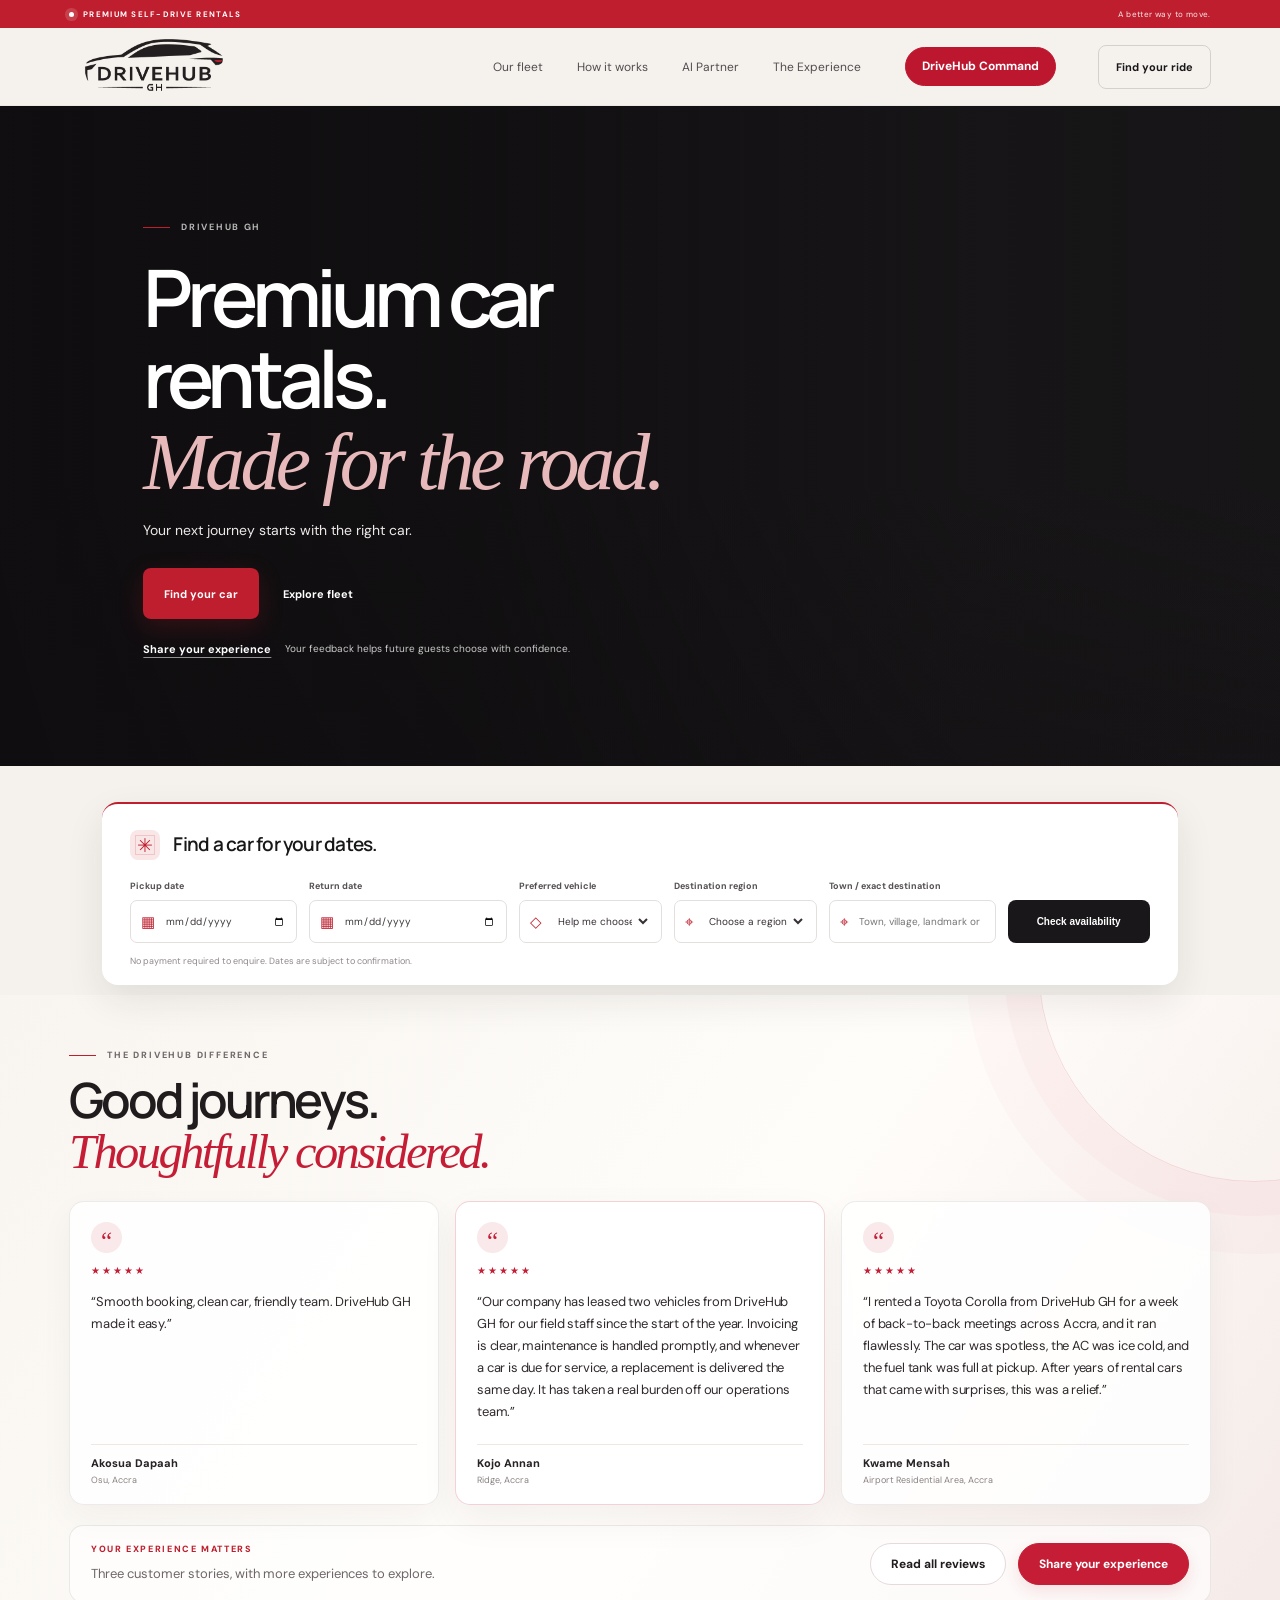
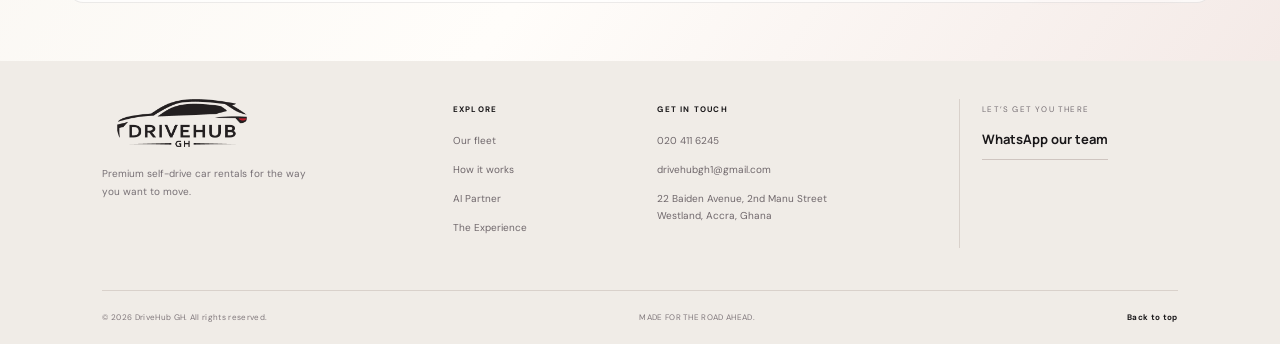
==== index.html @ 47da98ff "Add files via upload" ====
<!doctype html><html lang="en"><head><meta charset="utf-8"><meta name="viewport" content="width=device-width, initial-scale=1"><meta name="theme-color" content="#191719"><link rel="preconnect" href="https://fonts.googleapis.com"><link rel="preconnect" href="https://fonts.gstatic.com" crossorigin><link href="https://fonts.googleapis.com/css2?family=DM+Sans:wght@400;500;600;700&family=Manrope:wght@400;500;600;700;800&display=swap" rel="stylesheet"><link rel="stylesheet" href="styles.css"><link rel="stylesheet" href="testimonials.css">
  <link rel="stylesheet" href="review-experience.css"><meta name="description" content="DriveHub GH offers premium self-drive car rentals in Accra, Ghana. Choose your vehicle, request availability and plan your next journey."><title>Premium Self-Drive Car Rentals in Accra | DriveHub GH</title>  <link rel="stylesheet" href="command-button.css">
</head><body class="home-page"><div class="announcement"><span class="pulse"></span> PREMIUM SELF-DRIVE RENTALS <span class="announcement-right">A better way to move.</span></div><header class="header" id="top"><a class="brand" href="index.html" aria-label="DriveHub GH home"><img src="assets/drivehub-logo.png" alt="DriveHub GH"></a><button class="menu-toggle" aria-label="Open menu" aria-expanded="false"><span></span><span></span></button><nav class="nav"><a href="fleet.html">Our fleet</a><a href="how-it-works.html">How it works</a><a href="faqs.html">AI Partner</a><a href="experience.html">The Experience</a><a class="header-command-cta" href="/command/" target="_blank" rel="noopener noreferrer">DriveHub Command</a>
</nav><a class="header-cta" href="find-your-ride.html">Find your ride </a></header><main><section class="hero home-hero">
  <div class="hero-image"></div><div class="hero-shade"></div>
  <div class="hero-content">
    <div class="eyebrow light"><span class="eyebrow-line"></span> DRIVEHUB GH</div>
    <h1>Premium car rentals.<br><em>Made for the road.</em></h1>
    <p>Your next journey starts with the right car.</p>
    <div class="hero-actions"><a class="button button-red" href="#book">Find your car </a><a class="text-link light-link" href="fleet.html">Explore fleet </a></div>
    <div class="testimonial-actions"><a class="testimonial-review-link" href="leave-a-review.html">Share your experience </a><span>Your feedback helps future guests choose with confidence.</span></div>
  </div>
</section><section class="booking-wrap" id="book">
  <form class="booking-panel" id="bookingForm">
    <div class="booking-heading"><span class="booking-icon">✳</span><div><h2>Find a car for your dates.</h2><p>Tell us where you plan to drive, then choose your rental dates and preferred car.</p></div></div>
    <div class="booking-fields">
      <label><span>Pickup date</span><div class="input-wrap"><span>▦</span><input type="date" id="pickupDate" required></div></label>
      <label><span>Return date</span><div class="input-wrap"><span>▦</span><input type="date" id="returnDate" required></div></label>
      <label><span>Preferred vehicle</span><div class="input-wrap"><span>◇</span><select id="vehicle"><option value="Help me choose">Help me choose</option><option value="Toyota Prado">Toyota Prado</option><option value="Mitsubishi Outlander">Mitsubishi Outlander</option><option value="Toyota RAV4">Toyota RAV4</option><option value="Hyundai Santa Fe">Hyundai Santa Fe</option><option value="Honda CR-V">Honda CR-V</option><option value="Toyota Land Cruiser V8">Toyota Land Cruiser V8</option></select></div></label>
      <label><span>Destination region</span><div class="input-wrap"><span>⌖</span><select id="pickupRegion" required><option value="" selected disabled>Choose a region</option><option value="Ahafo">Ahafo</option><option value="Ashanti">Ashanti</option><option value="Bono">Bono</option><option value="Bono East">Bono East</option><option value="Central">Central</option><option value="Eastern">Eastern</option><option value="Greater Accra">Greater Accra</option><option value="North East">North East</option><option value="Northern">Northern</option><option value="Oti">Oti</option><option value="Savannah">Savannah</option><option value="Upper East">Upper East</option><option value="Upper West">Upper West</option><option value="Volta">Volta</option><option value="Western">Western</option><option value="Western North">Western North</option></select></div></label>
      <label><span>Town / exact destination</span><div class="input-wrap"><span>⌖</span><input id="pickup" value="" placeholder="Town, village, landmark or destination address" required maxlength="120" autocomplete="street-address"></div></label>
      <button class="button button-dark booking-submit" type="submit">Check availability </button>
    </div><p class="form-note">No payment required to enquire. Dates are subject to confirmation.</p>
  </form>
</section>
<section class="testimonials-section verified-reviews" aria-labelledby="home-reviews-title">
  <div class="section-heading">
    <div>
      <p class="eyebrow">THE DRIVEHUB DIFFERENCE</p>
      <h2 id="home-reviews-title">Good journeys.<br><em>Thoughtfully considered.</em></h2>
    </div>
  </div>
  <div class="testimonials-grid" id="publicReviewsGrid">
    <article class="testimonial-card">
      <div class="testimonial-quote-mark" aria-hidden="true">“</div>
      <div class="testimonial-stars" aria-label="5 out of 5 stars">★★★★★</div>
      <blockquote>“Smooth booking, clean car, friendly team. DriveHub GH made it easy.”</blockquote>
      <div class="testimonial-author"><strong>Akosua Dapaah</strong><span>Osu, Accra</span></div>
    </article>
    <article class="testimonial-card testimonial-card-featured">
      <div class="testimonial-quote-mark" aria-hidden="true">“</div>
      <div class="testimonial-stars" aria-label="5 out of 5 stars">★★★★★</div>
      <blockquote>“Our company has leased two vehicles from DriveHub GH for our field staff since the start of the year. Invoicing is clear, maintenance is handled promptly, and whenever a car is due for service, a replacement is delivered the same day. It has taken a real burden off our operations team.”</blockquote>
      <div class="testimonial-author"><strong>Kojo Annan</strong><span>Ridge, Accra</span></div>
    </article>
    <article class="testimonial-card">
      <div class="testimonial-quote-mark" aria-hidden="true">“</div>
      <div class="testimonial-stars" aria-label="5 out of 5 stars">★★★★★</div>
      <blockquote>“I rented a Toyota Corolla from DriveHub GH for a week of back-to-back meetings across Accra, and it ran flawlessly. The car was spotless, the AC was ice cold, and the fuel tank was full at pickup. After years of rental cars that came with surprises, this was a relief.”</blockquote>
      <div class="testimonial-author"><strong>Kwame Mensah</strong><span>Airport Residential Area, Accra</span></div>
    </article>
  </div>
  <div class="testimonials-cta">
    <div><p class="eyebrow">YOUR EXPERIENCE MATTERS</p><p>Three customer stories, with more experiences to explore.</p></div>
    <div class="review-cta-actions"><a class="button button-secondary" href="experience.html#customer-reviews">Read all reviews</a><a class="button button-primary" href="leave-a-review.html">Share your experience</a></div>
  </div>
</section>

<script>
(function(){
  const grid=document.getElementById('publicReviewsGrid'); if(!grid) return;
  const esc=s=>String(s??'').replace(/[&<>"']/g,c=>({'&':'&amp;','<':'&lt;','>':'&gt;','"':'&quot;',"'":'&#39;'}[c]));
  fetch('/api/reviews',{headers:{Accept:'application/json'},cache:'no-store'})
    .then(r=>{if(!r.ok) throw new Error('reviews unavailable');return r.json()})
    .then(payload=>{if(!Array.isArray(payload.data)||!payload.data.length)return;
      const reviews=payload.data.filter(r=>r.whatWentWell&&String(r.whatWentWell).trim());
      for(let i=reviews.length-1;i>0;i--){const j=Math.floor(Math.random()*(i+1));[reviews[i],reviews[j]]=[reviews[j],reviews[i]];}
      grid.innerHTML=reviews.slice(0,3).map((r,i)=>`<article class="testimonial-card ${i===1?'testimonial-card-featured':''}"><div class="testimonial-quote-mark" aria-hidden="true">“</div><div class="testimonial-stars" aria-label="${Math.max(0,Math.min(5,Number(r.rating)||0))} out of 5 stars">${'★'.repeat(Math.max(0,Math.min(5,Number(r.rating)||0)))}</div><blockquote>“${esc(r.whatWentWell)}”</blockquote><div class="testimonial-author"><strong>${esc(r.name||'DriveHub GH customer')}</strong></div></article>`).join('');
    }).catch(()=>{});
})();
</script>
</main><footer class="footer"><div class="footer-main"><div class="footer-brand"><a href="index.html"><img src="assets/drivehub-logo.png" alt="DriveHub GH"></a><p>Premium self-drive car rentals for the way you want to move.</p></div><div class="footer-column"><h4>EXPLORE</h4><a href="fleet.html">Our fleet</a><a href="how-it-works.html">How it works</a><a href="faqs.html">AI Partner</a><a href="experience.html">The Experience</a></div><div class="footer-column"><h4>GET IN TOUCH</h4><a href="tel:0204116245">020 411 6245</a><a href="mailto:drivehubgh1@gmail.com">drivehubgh1@gmail.com</a><span>22 Baiden Avenue, 2nd Manu Street<br>Westland, Accra, Ghana</span></div><div class="footer-contact"><span>LET’S GET YOU THERE</span><a href="https://wa.me/233204116245" target="_blank" rel="noopener">WhatsApp our team </a></div></div><div class="footer-bottom"><span>© <span id="year"></span> DriveHub GH. All rights reserved.</span><span>MADE FOR THE ROAD AHEAD.</span><a href="#top">Back to top </a></div></footer><div class="toast" id="toast" role="status" aria-live="polite"></div><script src="script.js"></script></body></html>
---- styles.css ----
:root{--ink:#191719;--red:#be1e2d;--red-dark:#9e1724;--paper:#f5f2ed;--white:#fff;--muted:#777176;--line:#ded9d4;--serif:Georgia,'Times New Roman',serif;--sans:'DM Sans',sans-serif;--display:'Manrope',sans-serif}*{box-sizing:border-box}html{scroll-behavior:smooth;scroll-padding-top:88px}body{margin:0;background:var(--paper);color:var(--ink);font-family:var(--sans);-webkit-font-smoothing:antialiased}a{color:inherit;text-decoration:none}.announcement{height:32px;background:var(--red);color:#fff;display:flex;align-items:center;padding:0 5.4%;font-size:9px;letter-spacing:.16em;font-weight:700;gap:9px}.pulse{width:5px;height:5px;background:#fff;border-radius:50%;box-shadow:0 0 0 4px #ffffff26}.announcement-right{margin-left:auto;opacity:.8;letter-spacing:.05em;font-weight:500}.header{height:90px;padding:0 5.4%;display:flex;align-items:center;justify-content:space-between;background:var(--paper);position:sticky;top:0;z-index:20;border-bottom:1px solid #1b17170b}.brand{width:154px;display:flex;align-items:center}.brand img{width:100%;height:auto;display:block}.nav{display:flex;align-items:center;gap:34px;margin-left:auto;margin-right:42px}.nav a{font-size:12px;color:#514d50;transition:color .2s}.nav a:hover,.text-link:hover{color:var(--red)}.header-cta{display:flex;align-items:center;gap:24px;padding:14px 17px;border:1px solid #d7d0ca;font-size:11px;font-weight:700}.header-cta span{font-size:16px;color:var(--red)}.menu-toggle{display:none}.hero{height:min(690px,74vw);min-height:570px;position:relative;overflow:hidden;background:#191719;color:#fff}.hero-image{position:absolute;inset:0;background-image:url('https://images.unsplash.com/photo-1503376780353-7e6692767b70?auto=format&fit=crop&w=2200&q=88');background-size:cover;background-position:center 58%;transform:scale(1.02);animation:heroReveal 1.1s ease-out both}.hero-shade{position:absolute;inset:0;background:linear-gradient(90deg,rgba(19,16,18,.94) 0%,rgba(19,16,18,.79) 34%,rgba(19,16,18,.18) 76%,rgba(19,16,18,.22) 100%),linear-gradient(0deg,rgba(17,14,16,.42),transparent 40%)}.hero-content{position:relative;z-index:2;padding:105px 0 0 11.2%;max-width:660px;animation:contentIn .8s .1s both}.eyebrow{font-size:9px;letter-spacing:.19em;font-weight:700;color:#625b5d;display:flex;align-items:center;gap:11px}.eyebrow.light{color:#ffffffb3}.eyebrow-line{display:inline-block;width:27px;height:1px;background:var(--red)}h1,h2,h3,p{margin-top:0}h1,h2{font-family:var(--display);letter-spacing:-.06em;font-weight:600}h1{font-size:clamp(54px,6.3vw,90px);line-height:1.04;margin:28px 0 20px}h1 em,h2 em{font-family:var(--serif);font-weight:400;letter-spacing:-.055em}h1 em{color:#e2b5b6} .hero-content>p{font-size:14px;line-height:1.9;color:#e1dce0;max-width:385px;margin-bottom:29px}.hero-actions{display:flex;align-items:center;gap:27px}.button{display:inline-flex;align-items:center;justify-content:center;gap:30px;min-height:51px;padding:0 21px;font-size:11px;font-weight:700;transition:transform .2s,background .2s;white-space:nowrap}.button:hover{transform:translateY(-2px)}.button span{font-size:17px}.button-red{background:var(--red);color:#fff}.button-red:hover{background:var(--red-dark)}.button-dark{background:var(--ink);color:#fff;border:0;cursor:pointer}.button-dark:hover{background:var(--red)}.text-link{font-size:11px;font-weight:700;display:inline-flex;align-items:center;gap:15px;transition:color .2s}.text-link span{font-size:16px;color:var(--red)}.light-link{color:#fff}.hero-proof{display:flex;gap:13px;align-items:center;margin-top:61px}.proof-icon{width:37px;height:37px;border:1px solid #ffffff50;display:grid;place-items:center;color:#e3b4b5;font-size:17px}.hero-proof strong,.hero-proof small{display:block}.hero-proof strong{font-size:11px;margin-bottom:4px}.hero-proof small{font-size:10px;color:#c7c0c4}.hero-index{position:absolute;bottom:35px;left:5.4%;display:flex;align-items:center;gap:12px;font-size:9px;letter-spacing:.15em;color:#ffffffb0}.hero-index span{color:#fff;font-size:12px}.hero-index i{display:block;width:35px;height:1px;background:var(--red)}.hero-side-note{position:absolute;right:5.4%;top:50%;writing-mode:vertical-rl;font-size:8px;letter-spacing:.24em;color:#ffffff9c}.booking-wrap{padding:0 8%;position:relative;z-index:4;margin-top:-1px}.booking-panel{background:#fff;padding:28px 32px 18px;box-shadow:0 16px 45px #251a1a0d}.booking-heading{display:flex;align-items:center;gap:13px;margin-bottom:22px}.booking-icon{width:35px;height:35px;background:#f9e9e9;color:var(--red);display:grid;place-items:center;font-size:19px}.booking-heading h2{font-size:20px;letter-spacing:-.04em;margin:0 0 3px}.booking-heading p{font-size:10px;color:var(--muted);margin:0}.booking-fields{display:grid;grid-template-columns:1.35fr 1fr 1fr 1.1fr auto;gap:12px;align-items:end}.booking-fields label>span{display:block;font-size:9px;font-weight:700;margin-bottom:8px;color:#555052}.input-wrap{height:43px;border:1px solid #e3dfdc;display:flex;align-items:center;gap:9px;padding:0 10px;min-width:0}.input-wrap>span{color:var(--red);font-size:15px}.input-wrap input,.input-wrap select{border:0;outline:0;background:transparent;width:100%;min-width:0;font:10px var(--sans);color:#3d393b}.input-wrap input[type=date]{font-size:10px}.booking-submit{height:43px;min-height:43px;padding:0 15px;gap:14px;font-size:10px}.form-note{margin:12px 0 0 48px;font-size:9px;color:#91898d}.section-pad{padding-left:9%;padding-right:9%}.intro{padding-top:116px;padding-bottom:105px;display:grid;grid-template-columns:1.1fr .9fr;gap:9%}.intro h2,.section-top h2,.process h2,.faq h2{font-size:clamp(38px,4.3vw,58px);line-height:1.12;margin:22px 0 0}.intro h2 em,.section-top h2 em,.process h2 em,.faq h2 em{color:var(--red)}.intro-right{padding-top:37px;max-width:410px}.intro-copy{font-size:13px;line-height:2;color:#686165;margin-bottom:26px}.fleet{background:#eae5df;padding-top:76px;padding-bottom:83px}.section-top{display:flex;justify-content:space-between;align-items:end;margin-bottom:37px}.section-top h2{font-size:clamp(36px,4vw,53px)}.section-top-right{max-width:265px;padding-bottom:5px}.section-top-right p{font-size:11px;line-height:1.8;color:#71696d;margin-bottom:16px}.fleet-grid{display:grid;grid-template-columns:repeat(3,1fr);gap:17px}.car-card{background:#fff;padding:9px 9px 0;min-width:0;transition:transform .25s,box-shadow .25s}.car-card:hover{transform:translateY(-5px);box-shadow:0 20px 35px #2b202010}.car-photo{height:230px;position:relative;background-size:cover;background-position:center;overflow:hidden}.car-photo:after{content:'';position:absolute;inset:0;background:linear-gradient(0deg,#14111272,transparent 46%)}.photo-suv{background-image:url('https://images.unsplash.com/photo-1519641471654-76ce0107ad1b?auto=format&fit=crop&w=900&q=85')}.photo-sedan{background-image:url('https://images.unsplash.com/photo-1552519507-da3b142c6e3d?auto=format&fit=crop&w=900&q=85')}.photo-compact{background-image:url('https://images.unsplash.com/photo-1549317661-bd32c8ce0db2?auto=format&fit=crop&w=900&q=85')}.car-tag,.car-number{position:absolute;z-index:1;top:15px;font-size:8px;letter-spacing:.12em;color:#fff;font-weight:700}.car-tag{left:14px;padding:7px 9px;background:#171416a8;backdrop-filter:blur(6px)}.car-number{right:14px}.car-info{padding:20px 13px 16px;display:flex;align-items:center;justify-content:space-between}.car-type{font-size:8px;letter-spacing:.13em;color:var(--red);font-weight:700;margin-bottom:7px}.car-info h3{font:600 18px var(--display);letter-spacing:-.04em;margin:0}.round-arrow{width:36px;height:36px;border:1px solid #ddd6d3;border-radius:50%;display:grid;place-items:center;font-size:18px;flex-shrink:0;transition:all .2s}.round-arrow:hover{background:var(--red);border-color:var(--red);color:#fff}.car-bottom{border-top:1px solid #eee9e6;padding:14px 13px 16px;display:flex;align-items:center;justify-content:space-between;gap:7px}.car-bottom>span:first-child{font-size:9px;color:#777075}.rate{font-size:9px;font-weight:700;white-space:nowrap}.fleet-disclaimer{font-size:9px;color:#777075;margin:18px 0 0}.statement{position:relative;min-height:540px;background:#191719;color:#fff;overflow:hidden;display:flex;align-items:center}.statement-image{position:absolute;inset:0 0 0 39%;background:url('https://images.unsplash.com/photo-1492144534655-ae79c964c9d7?auto=format&fit=crop&w=1800&q=85') center/cover}.statement:before{content:'';position:absolute;inset:0;background:linear-gradient(90deg,#191719 0%,#191719 34%,#191719e8 44%,#19171935 100%);z-index:1}.statement-content{position:relative;z-index:2;margin-left:13%;padding:85px 0;max-width:550px}.statement h2{font-size:clamp(43px,5vw,67px);line-height:1.08;margin:25px 0 17px}.statement h2 em{color:#e5b6b8}.statement-content>p{max-width:345px;color:#d1c9ce;font-size:12px;line-height:1.9;margin-bottom:25px}.button-light{background:#fff;color:var(--ink)}.button-light:hover{background:#eee7e2}.statement-mark{position:absolute;z-index:2;right:7%;bottom:28px;font:800 32px var(--display);letter-spacing:-.1em;color:#ffffff9c}.statement-mark span{color:var(--red)}.process{padding-top:106px;padding-bottom:110px;display:grid;grid-template-columns:.85fr 1.15fr;gap:9%;align-items:center}.process-heading h2{margin-bottom:17px}.process-heading>p{font-size:11px;line-height:1.8;color:#777075;max-width:240px}.steps{display:grid;grid-template-columns:repeat(3,1fr);gap:20px}.step{border-top:1px solid #d5ceca;padding-top:17px;position:relative}.step-no{font-size:9px;color:var(--red);font-weight:700;letter-spacing:.1em}.step-icon{font-size:28px;margin:29px 0 20px;color:var(--red);height:29px}.step h3{font:700 14px var(--display);letter-spacing:-.03em;margin-bottom:9px}.step p{font-size:10px;line-height:1.8;color:#777075;margin:0}.trust-band{background:#fff;padding:27px 12%;display:grid;grid-template-columns:repeat(3,1fr);gap:25px;border-top:1px solid #eee8e3;border-bottom:1px solid #eee8e3}.trust-item{display:flex;align-items:center;gap:13px}.trust-symbol{width:36px;height:36px;border:1px solid #e4d9d7;color:var(--red);display:grid;place-items:center;font-size:17px}.trust-item strong,.trust-item small{display:block}.trust-item strong{font-size:11px;margin-bottom:4px}.trust-item small{font-size:9px;color:#8a8286}.faq{padding-top:106px;padding-bottom:110px;display:grid;grid-template-columns:.75fr 1.25fr;gap:12%}.faq-intro h2{margin-bottom:17px}.faq-intro>p{font-size:11px;line-height:1.9;color:#777075;max-width:250px;margin-bottom:22px}.faq-list details{border-bottom:1px solid #dcd5d0}.faq-list details:first-child{border-top:1px solid #dcd5d0}.faq-list summary{cursor:pointer;list-style:none;display:flex;justify-content:space-between;align-items:center;padding:19px 0;font:600 13px var(--display);letter-spacing:-.02em}.faq-list summary::-webkit-details-marker{display:none}.faq-list summary span{font:400 21px var(--sans);color:var(--red);transition:transform .2s}.faq-list details[open] summary span{transform:rotate(45deg)}.faq-list details p{font-size:11px;line-height:1.9;color:#777075;padding:0 30px 18px 0;margin:0;max-width:570px}.final-cta{background:var(--ink);color:#fff;position:relative;overflow:hidden;padding:72px 10%;display:flex;align-items:center;justify-content:space-between;gap:30px}.final-cta h2{font-size:clamp(37px,4.2vw,55px);line-height:1.13;margin:20px 0 0;position:relative;z-index:2}.final-cta h2 em{color:#e2b5b6}.final-cta>.button{position:relative;z-index:2}.cta-orbit{position:absolute;width:360px;height:360px;border:1px solid #ffffff0d;border-radius:50%;right:20%;top:-210px}.cta-orbit:after{content:'';position:absolute;inset:25px;border:1px solid #ffffff0d;border-radius:50%}.footer{background:#f0ece7;padding:54px 8% 0}.footer-main{display:grid;grid-template-columns:1.3fr .7fr 1.1fr .9fr;gap:35px;padding-bottom:42px}.footer-brand img{width:145px;display:block;margin-bottom:15px}.footer-brand p{font-size:10px;line-height:1.8;color:#777075;max-width:210px}.footer-column h4{font-size:8px;letter-spacing:.15em;margin:5px 0 18px}.footer-column a,.footer-column span{display:block;font-size:10px;color:#6f676b;margin:0 0 12px;line-height:1.7}.footer-column a:hover{color:var(--red)}.footer-contact{border-left:1px solid #d9d1cb;padding-left:22px}.footer-contact span{display:block;font-size:8px;letter-spacing:.15em;color:#777075;margin:5px 0 14px}.footer-contact a{font:700 13px var(--display);border-bottom:1px solid #cfc5c0;padding-bottom:11px;display:inline-block}.footer-bottom{border-top:1px solid #d9d1cb;min-height:54px;display:flex;align-items:center;justify-content:space-between;gap:15px;font-size:8px;color:#80787c;letter-spacing:.04em}.footer-bottom a{color:var(--ink);font-weight:700}.toast{position:fixed;bottom:20px;left:50%;transform:translate(-50%,20px);background:#211d20;color:#fff;padding:14px 20px;font-size:12px;z-index:50;box-shadow:0 10px 30px #0002;opacity:0;pointer-events:none;transition:.25s;max-width:90%;text-align:center}.toast.show{opacity:1;transform:translate(-50%,0)}@keyframes heroReveal{from{transform:scale(1.08);opacity:.65}to{transform:scale(1.02);opacity:1}}@keyframes contentIn{from{transform:translateY(18px);opacity:0}to{transform:translateY(0);opacity:1}}
@media(max-width:1050px){.nav{gap:20px;margin-right:22px}.booking-wrap{padding:0 4%}.booking-fields{grid-template-columns:repeat(2,1fr)}.booking-submit{width:100%}.form-note{margin-left:0}.car-photo{height:190px}.car-bottom{flex-direction:column;align-items:flex-start}.process{gap:5%}.footer-main{grid-template-columns:1fr 1fr 1fr}.footer-contact{display:none}}
@media(max-width:720px){.announcement{padding:0 5%;font-size:8px}.announcement-right{display:none}.header{height:72px;padding:0 5%}.brand{width:128px}.menu-toggle{display:flex;flex-direction:column;gap:5px;border:0;background:none;padding:10px;margin-left:auto;margin-right:12px}.menu-toggle span{display:block;width:21px;height:1.5px;background:var(--ink)}.nav{display:none;position:absolute;top:72px;left:0;right:0;background:var(--paper);padding:20px 5% 25px;flex-direction:column;align-items:flex-start;gap:20px;border-bottom:1px solid var(--line);margin:0}.nav.open{display:flex}.header-cta{padding:12px;font-size:10px;gap:10px}.hero{min-height:630px;height:calc(100svh - 104px);max-height:790px}.hero-image{background-position:60% center}.hero-shade{background:linear-gradient(90deg,#191719e8 0%,#191719b8 55%,#1917194a 100%),linear-gradient(0deg,#1917196e,transparent 55%)}.hero-content{padding:92px 7% 0;max-width:100%}h1{font-size:clamp(53px,13vw,76px)}.hero-content>p{font-size:13px;max-width:310px}.hero-actions{gap:17px;flex-wrap:wrap}.button{min-height:48px;padding:0 15px;gap:15px}.hero-proof{margin-top:48px}.hero-side-note{right:4%;font-size:7px}.hero-index{left:7%;bottom:25px}.booking-wrap{padding:0;margin-top:0}.booking-panel{padding:26px 6% 18px;box-shadow:none}.booking-heading h2{font-size:19px}.booking-fields{grid-template-columns:1fr 1fr;gap:14px 10px}.booking-fields label:first-child,.booking-submit{grid-column:1/-1}.input-wrap{padding:0 8px}.input-wrap input,.input-wrap select{font-size:10px}.booking-submit{margin-top:3px}.section-pad{padding-left:7%;padding-right:7%}.intro{padding-top:76px;padding-bottom:75px;grid-template-columns:1fr;gap:20px}.intro h2,.section-top h2,.process h2,.faq h2{font-size:42px}.intro-right{padding-top:0}.intro-copy{font-size:12px}.fleet{padding-top:63px;padding-bottom:60px}.section-top{display:block}.section-top-right{margin-top:17px}.section-top-right p{max-width:300px}.fleet-grid{grid-template-columns:1fr;gap:15px}.car-card{padding:8px 8px 0}.car-photo{height:240px}.car-info{padding:17px 10px 14px}.car-bottom{flex-direction:row;align-items:center;padding:12px 10px 14px}.car-bottom>span:first-child{font-size:9px}.statement{min-height:560px}.statement-image{inset:0;background-position:58% center;opacity:.55}.statement:before{background:linear-gradient(90deg,#191719ef 0%,#191719a6 100%),linear-gradient(0deg,#1917198c,transparent)}.statement-content{margin-left:7%;padding:75px 7% 75px 0}.statement h2{font-size:51px}.statement-mark{font-size:25px}.process{padding-top:75px;padding-bottom:75px;grid-template-columns:1fr;gap:30px}.steps{gap:12px}.step-icon{margin:22px 0 15px}.step h3{font-size:12px}.step p{font-size:9px}.trust-band{padding:24px 7%;grid-template-columns:1fr;gap:17px}.trust-item{gap:12px}.faq{padding-top:75px;padding-bottom:75px;grid-template-columns:1fr;gap:30px}.faq-list summary{font-size:12px;padding:17px 0}.final-cta{padding:58px 7%;display:block}.final-cta h2{font-size:42px;margin-bottom:27px}.footer{padding:42px 7% 0}.footer-main{grid-template-columns:1fr 1fr;gap:30px 20px}.footer-brand{grid-column:1/-1}.footer-bottom{padding:15px 0;flex-wrap:wrap;justify-content:space-between}.footer-bottom span:nth-child(2){display:none}}
@media(max-width:390px){.header-cta{font-size:9px;padding:10px}.brand{width:110px}.hero-actions .button{font-size:10px}.hero-actions{gap:13px}.booking-fields{grid-template-columns:1fr}.booking-fields label:first-child,.booking-submit{grid-column:auto}.steps{grid-template-columns:1fr;gap:22px}.step{display:grid;grid-template-columns:30px 36px 1fr;align-items:center;column-gap:12px}.step-no{grid-row:1;grid-column:1}.step-icon{grid-row:1;grid-column:2;margin:0}.step h3{grid-row:1;grid-column:3;margin:0}.step p{grid-row:2;grid-column:3;margin-top:7px}.footer-main{grid-template-columns:1fr}.footer-brand{grid-column:auto}}

/* Multi-page interior page styling */
.page-hero{background:#191719;color:#fff;padding:clamp(70px,10vw,132px) max(6.5vw,24px) clamp(58px,8vw,96px);position:relative;overflow:hidden}
.page-hero:after{content:"DH.";position:absolute;right:7%;bottom:-.22em;font:800 clamp(150px,25vw,340px)/1 Manrope,sans-serif;color:rgba(255,255,255,.035);letter-spacing:-.09em;pointer-events:none}
.page-hero .eyebrow,.page-hero h1,.page-hero p{position:relative;z-index:1}
.page-hero h1{font:600 clamp(42px,7vw,88px)/1.03 Manrope,sans-serif;letter-spacing:-.075em;max-width:900px;margin:22px 0}
.page-hero h1 em{font-family:Georgia,serif;font-weight:400;color:#e5a5aa;letter-spacing:-.055em}
.page-hero p{max-width:560px;color:rgba(255,255,255,.72);font-size:15px;line-height:1.8}
.nav a[aria-current="page"]{color:#c82032}.nav a[aria-current="page"]:after{transform:scaleX(1)}
.booking-page{background:#f4f0ea}.booking-page .booking-wrap{padding-top:0;padding-bottom:0}
.page-cta{display:flex;align-items:center;justify-content:space-between;gap:28px;padding:38px max(6.5vw,24px);background:#c82032;color:white}
.page-cta h2{font:600 clamp(25px,3.5vw,42px)/1.15 Manrope,sans-serif;letter-spacing:-.055em;margin:0}.page-cta .button{white-space:nowrap}
@media(max-width:700px){.page-cta{align-items:flex-start;flex-direction:column}.page-hero{padding-top:75px}}

/* Home page only: concise landing page, with all menu destinations on their own pages */
.home-welcome{background:#f4f0ea}
.home-welcome-grid{display:grid;grid-template-columns:1.1fr .9fr;gap:7vw;align-items:center;margin-top:20px}
.home-welcome-grid h2{font:600 clamp(34px,5vw,62px)/1.08 Manrope,sans-serif;letter-spacing:-.07em;margin:0}
.home-welcome-grid h2 em{font-family:Georgia,serif;font-weight:400;color:#c82032}
.home-welcome-grid p{font-size:15px;line-height:1.85;color:#625d5a;max-width:520px;margin:0 0 20px}
.home-cta-strip{display:flex;align-items:center;justify-content:space-between;gap:28px;padding:42px max(6.5vw,24px);background:#191719;color:#fff}
.home-cta-strip h2{font:600 clamp(25px,3.5vw,42px)/1.15 Manrope,sans-serif;letter-spacing:-.055em;margin:12px 0 0}
@media(max-width:700px){.home-welcome-grid{grid-template-columns:1fr;gap:20px}.home-cta-strip{align-items:flex-start;flex-direction:column}}


/* Homepage refinement — editorial motion, richer booking panel and service details */
.home-page .header{transition:box-shadow .25s,background .25s}
.home-page .header-cta{position:relative;overflow:hidden;transition:color .25s,border-color .25s,background .25s}
.home-page .header-cta:hover{background:var(--ink);border-color:var(--ink);color:#fff}
.home-page .header-cta:hover span{color:#ef9ba3}
.home-page .hero{isolation:isolate;height:clamp(590px,57vw,730px);min-height:590px}
.home-page .hero-image{animation:homeDriveIn 1.35s cubic-bezier(.2,.7,.2,1) both;transform-origin:center}
.home-page .hero-shade{background:linear-gradient(90deg,rgba(15,13,15,.96) 0%,rgba(15,13,15,.78) 31%,rgba(15,13,15,.28) 66%,rgba(15,13,15,.12) 100%),linear-gradient(0deg,rgba(15,13,15,.72) 0%,transparent 43%),radial-gradient(ellipse at 78% 34%,rgba(190,30,45,.13),transparent 36%)}
.home-page .hero-content{padding-top:clamp(82px,8vw,118px);max-width:740px}
.home-page .hero-kicker{display:flex;align-items:center;gap:8px;width:max-content;margin:21px 0 -7px;padding:8px 11px;border:1px solid #ffffff2c;background:#ffffff0c;color:#f2e8e8;font-size:8px;letter-spacing:.16em;font-weight:700;backdrop-filter:blur(8px);animation:contentIn .7s .18s both}
.home-page .hero-kicker-dot{width:5px;height:5px;border-radius:50%;background:#e9a3a8;box-shadow:0 0 0 4px #e9a3a81c}
.home-page h1{font-size:clamp(58px,6.7vw,96px);line-height:.99;letter-spacing:-.075em;margin:27px 0 22px;max-width:740px}
.home-page h1 em{display:inline-block;color:#e8b9bb;transition:color .3s}
.home-page .hero-content>p{max-width:420px;font-size:14px;line-height:1.9}
.home-page .hero-actions{gap:30px}
.home-page .hero-actions .button-red{box-shadow:0 8px 24px #be1e2d35}
.home-page .hero-actions .button-red span{transition:transform .2s}
.home-page .hero-actions .button-red:hover span{transform:translate(3px,-3px)}
.home-page .hero-proof{margin-top:50px}
.home-page .hero-scroll-cue{position:absolute;right:8.1%;bottom:34px;z-index:3;display:flex;align-items:center;gap:14px;color:#ffffffa6;font-size:8px;letter-spacing:.2em;writing-mode:vertical-rl}
.home-page .hero-scroll-cue i{font-style:normal;display:grid;place-items:center;width:30px;height:30px;border:1px solid #ffffff65;border-radius:50%;font-size:15px;color:#fff;transition:background .2s,transform .2s}
.home-page .hero-scroll-cue:hover i{background:var(--red);border-color:var(--red);transform:translateY(3px)}
.home-page .booking-wrap{margin-top:-34px;padding:0 8%;z-index:5}
.home-page .booking-panel{position:relative;padding:29px 32px 19px;border-top:3px solid var(--red);box-shadow:0 22px 65px #21191b16;transition:box-shadow .3s}
.home-page .booking-panel:hover{box-shadow:0 26px 70px #21191b1d}
.home-page .booking-heading{margin-bottom:24px}
.home-page .booking-icon{background:#f9e7e8;position:relative}
.home-page .booking-icon:after{content:"";position:absolute;inset:5px;border:1px solid #be1e2d2b}
.home-page .input-wrap{transition:border-color .2s,box-shadow .2s,background .2s}
.home-page .input-wrap:focus-within{border-color:#c82032;box-shadow:0 0 0 3px #c8203210;background:#fffdfc}
.home-page .booking-submit{min-width:142px}
.home-page .home-detail-rail{position:relative;display:grid;grid-template-columns:repeat(3,1fr);gap:0;margin:0 8%;padding:26px 0 24px;border-bottom:1px solid #ddd5cf}
.home-page .home-detail-item{display:flex;align-items:center;gap:13px;padding:0 24px;border-right:1px solid #ded6d0;min-width:0}
.home-page .home-detail-item:first-child{padding-left:0}
.home-page .home-detail-item:last-child{border-right:0;padding-right:0}
.home-page .home-detail-number{font:500 10px var(--display);color:var(--red);letter-spacing:.08em;align-self:flex-start;padding-top:2px}
.home-page .home-detail-item strong,.home-page .home-detail-item small{display:block}
.home-page .home-detail-item strong{font:700 12px var(--display);letter-spacing:-.025em;margin-bottom:5px}
.home-page .home-detail-item small{font-size:10px;line-height:1.5;color:#80777b}
.home-page .home-welcome{padding-top:48px;padding-bottom:57px;position:relative}
.home-page .home-welcome-grid{gap:8vw;margin-top:23px}
.home-page .home-welcome-grid h2{font-size:clamp(42px,5.5vw,72px);line-height:1.02}
.home-page .home-welcome-grid h2 em{color:var(--red)}
.home-page .home-welcome-grid p{font-size:14px;line-height:1.95}
.home-page .home-welcome-grid .text-link{padding-bottom:5px;border-bottom:1px solid #d5c8c3}
.home-page .home-cta-strip{padding-top:45px;padding-bottom:45px;position:relative;overflow:hidden}
.home-page .home-cta-strip:after{content:"DH";position:absolute;right:21%;top:50%;transform:translateY(-54%);font:800 clamp(95px,15vw,190px)/1 var(--display);letter-spacing:-.12em;color:#ffffff07;pointer-events:none}
.home-page .home-cta-strip>div,.home-page .home-cta-strip>.button{position:relative;z-index:1}
.home-page .home-cta-strip>.button{box-shadow:0 8px 25px #be1e2d35}
.home-page .footer{padding-top:49px}
.home-page .footer-brand img{transition:transform .25s}
.home-page .footer-brand a:hover img{transform:translateY(-2px)}
.home-page .footer-column a,.home-page .footer-contact a{transition:color .2s,border-color .2s}
.home-page .footer-contact a:hover{color:var(--red);border-color:var(--red)}
@keyframes homeDriveIn{from{transform:scale(1.095);filter:saturate(.75);opacity:.7}to{transform:scale(1.02);filter:saturate(1);opacity:1}}
@media(max-width:1050px){
 .home-page .hero{height:650px}
 .home-page .booking-wrap{padding:0 4%;margin-top:-26px}
 .home-page .booking-panel{padding:25px 24px 18px}
 .home-page .home-detail-rail{margin:0 4%}
 .home-page .home-detail-item{padding:0 15px}
}
@media(max-width:720px){
 .home-page .hero{height:calc(100svh - 104px);min-height:620px;max-height:790px}
 .home-page .hero-content{padding-top:74px}
 .home-page .hero-kicker{font-size:7px;margin-top:17px}
 .home-page h1{font-size:clamp(52px,12.7vw,76px);line-height:1.02;margin-top:25px}
 .home-page .hero-content>p{max-width:330px}
 .home-page .hero-proof{margin-top:40px}
 .home-page .hero-scroll-cue{right:5%;bottom:26px;font-size:7px}
 .home-page .booking-wrap{margin-top:0;padding:0}
 .home-page .booking-panel{border-top-width:3px;padding:24px 6% 18px}
 .home-page .home-detail-rail{grid-template-columns:1fr;margin:0 7%;padding:5px 0 10px}
 .home-page .home-detail-item{padding:16px 0;border-right:0;border-bottom:1px solid #ded6d0}
 .home-page .home-detail-item:first-child{padding-left:0}
 .home-page .home-detail-item:last-child{border-bottom:0}
 .home-page .home-welcome{padding-top:45px;padding-bottom:49px}
 .home-page .home-welcome-grid{gap:20px;margin-top:18px}
 .home-page .home-welcome-grid h2{font-size:clamp(42px,10vw,58px)}
 .home-page .home-welcome-grid p{font-size:13px}
 .home-page .home-cta-strip{padding-top:39px;padding-bottom:39px}
 .home-page .home-cta-strip:after{right:7%;font-size:100px}
}
@media(max-width:390px){
 .home-page .hero{min-height:600px}
 .home-page .hero-content{padding-top:58px}
 .home-page h1{font-size:51px}
 .home-page .hero-scroll-cue{display:none}
 .home-page .booking-fields{grid-template-columns:1fr}
 .home-page .booking-fields label:first-child,.home-page .booking-submit{grid-column:auto}
}
@media(prefers-reduced-motion:reduce){
 .home-page .hero-image,.home-page .hero-kicker,.home-page .hero-content{animation:none!important}
 .home-page *, .home-page *:before, .home-page *:after{scroll-behavior:auto!important;transition:none!important}
}

/* Homepage cleanup: fewer messages, clearer visual hierarchy */
.home-page .announcement{height:28px;font-size:8px}
.home-page .header{height:78px}
.home-page .hero.home-hero{height:clamp(500px,52vw,660px);min-height:500px;max-height:660px}
.home-page .hero.home-hero .hero-content{padding-top:clamp(82px,9vw,124px);max-width:700px}
.home-page .hero.home-hero .eyebrow{font-size:9px}
.home-page .hero.home-hero h1{font-size:clamp(58px,7vw,92px);line-height:1.02;margin:24px 0 16px;max-width:720px}
.home-page .hero.home-hero .hero-content>p{font-size:14px;line-height:1.65;margin-bottom:26px;color:#eee9e9}
.home-page .hero.home-hero .hero-actions{gap:24px}
.home-page .hero.home-hero .hero-proof,.home-page .hero.home-hero .hero-kicker,.home-page .hero.home-hero .hero-index,.home-page .hero.home-hero .hero-side-note,.home-page .hero.home-hero .hero-scroll-cue{display:none}
.home-page .hero.home-hero .hero-shade{background:linear-gradient(90deg,rgba(15,13,15,.91) 0%,rgba(15,13,15,.72) 37%,rgba(15,13,15,.2) 75%,rgba(15,13,15,.12) 100%),linear-gradient(0deg,rgba(17,14,16,.25),transparent 42%)}
.home-page .booking-wrap{margin:0;padding:36px 8% 10px;background:#f5f2ed}
.home-page .booking-panel{padding:26px 28px 18px;border-top:2px solid var(--red);box-shadow:0 12px 35px #251a1a0b}
.home-page .booking-heading{margin-bottom:20px}
.home-page .booking-heading h2{font-size:19px}
.home-page .booking-heading p{display:none}
.home-page .booking-icon{width:30px;height:30px}
.home-page .form-note{margin-left:0}
.home-page .home-welcome{padding-top:48px;padding-bottom:60px;border-top:1px solid #e2dbd5;margin-top:24px}
.home-page .home-welcome-grid{grid-template-columns:1.1fr .9fr;gap:8vw;margin-top:18px}
.home-page .home-welcome-grid h2{font-size:clamp(44px,5.8vw,70px)}
.home-page .home-welcome-grid p{font-size:13px;line-height:1.6;margin-bottom:18px}
.home-page .footer{padding-top:38px}
@media(max-width:720px){
 .home-page .hero.home-hero{height:590px;min-height:590px}
 .home-page .hero.home-hero .hero-content{padding:85px 7% 0;max-width:100%}
 .home-page .hero.home-hero h1{font-size:clamp(49px,11vw,70px);margin:25px 0 18px}
 .home-page .booking-wrap{padding:22px 5% 6px}
 .home-page .booking-panel{padding:22px 18px 17px}
 .home-page .booking-heading{margin-bottom:19px}
 .home-page .booking-heading h2{font-size:18px}
 .home-page .home-welcome{padding-top:38px;padding-bottom:42px}
 .home-page .home-welcome-grid{grid-template-columns:1fr;gap:16px}
 .home-page .home-welcome-grid h2{font-size:clamp(42px,10vw,58px)}
}


/* DriveHub GH — premium fleet page refresh */
.fleet-page{background:var(--paper)}
.fleet-hero{min-height:470px;position:relative;display:flex;align-items:center;overflow:hidden;background:#191719;color:#fff}
.fleet-hero-photo{position:absolute;inset:0;background-image:url('https://images.unsplash.com/photo-1519641471654-76ce0107ad1b?auto=format&fit=crop&w=2200&q=90');background-size:cover;background-position:center 56%;transform:scale(1.015)}
.fleet-hero-shade{position:absolute;inset:0;background:linear-gradient(90deg,rgba(20,17,19,.94) 0%,rgba(20,17,19,.78) 34%,rgba(20,17,19,.18) 78%,rgba(20,17,19,.14) 100%),linear-gradient(0deg,rgba(20,17,19,.35),transparent 45%)}
.fleet-hero-content{position:relative;z-index:1;width:min(720px,82%);padding:78px 0 88px;margin-left:8.2%}
.fleet-hero-content h1{font-size:clamp(54px,7vw,92px);line-height:.99;max-width:800px;margin:28px 0 20px}
.fleet-hero-content h1 em{color:#e5b3b7}
.fleet-hero-content p{max-width:390px;color:#e2dcdf;font-size:13px;line-height:1.8;margin-bottom:27px}
.fleet-hero-caption{position:absolute;right:5.4%;bottom:30px;z-index:1;display:flex;align-items:center;gap:12px;color:#ffffffb8;font-size:8px;letter-spacing:.17em;font-weight:700}
.fleet-hero-caption span{color:#fff;font-size:11px}.fleet-hero-caption i{display:block;width:34px;height:1px;background:var(--red)}
.fleet-collection{padding:82px 8.2% 76px}
.fleet-collection-head{display:flex;align-items:flex-end;justify-content:space-between;gap:30px;margin-bottom:32px}
.fleet-collection-head h2{font-size:clamp(38px,4.3vw,57px);line-height:1.08;margin:18px 0 0}
.fleet-collection-head h2 em{color:var(--red)}.fleet-collection-head>.text-link{margin-bottom:7px}
.fleet-showcase{display:grid;grid-template-columns:1.25fr 1fr 1fr;gap:16px;align-items:stretch}
.fleet-vehicle{background:#fff;min-width:0;display:flex;flex-direction:column;transition:transform .25s,box-shadow .25s}
.fleet-vehicle:hover{transform:translateY(-4px);box-shadow:0 18px 38px #20181912}
.fleet-vehicle-image{height:225px;position:relative;display:block;overflow:hidden;background-color:#d7d2cd;background-size:cover;background-position:center;isolation:isolate}
.fleet-vehicle-featured .fleet-vehicle-image{height:270px}
.fleet-vehicle-image:after{content:"";position:absolute;inset:0;background:linear-gradient(180deg,#16121455,transparent 38%,#16121412);z-index:-0;transition:background .25s}
.fleet-vehicle:hover .fleet-vehicle-image:after{background:linear-gradient(180deg,#16121445,transparent 42%,#16121405)}
.fleet-image-suv{background-image:url('https://images.unsplash.com/photo-1519641471654-76ce0107ad1b?auto=format&fit=crop&w=1200&q=88')}
.fleet-image-sedan{background-image:url('https://images.unsplash.com/photo-1552519507-da3b142c6e3d?auto=format&fit=crop&w=1000&q=88')}
.fleet-image-compact{background-image:url('https://images.unsplash.com/photo-1549317661-bd32c8ce0db2?auto=format&fit=crop&w=1000&q=88')}
.fleet-image-label{position:absolute;left:17px;top:17px;display:flex;align-items:center;gap:10px;color:#fff;font-size:8px;font-weight:700;letter-spacing:.14em;z-index:1}
.fleet-image-label i{width:25px;height:1px;background:#ffffffb8;display:block}
.fleet-image-arrow{position:absolute;right:16px;bottom:16px;width:38px;height:38px;border-radius:50%;display:grid;place-items:center;background:#fff;color:var(--ink);font-size:17px;z-index:1;transition:background .2s,color .2s}
.fleet-vehicle:hover .fleet-image-arrow{background:var(--red);color:#fff}
.fleet-vehicle-copy{padding:23px 22px 22px;display:flex;flex-direction:column;align-items:flex-start;flex:1}
.fleet-vehicle-overline{font-size:8px;letter-spacing:.15em;color:var(--red);font-weight:700;margin-bottom:11px}
.fleet-vehicle-copy h3{font:600 clamp(18px,1.6vw,22px) var(--display);letter-spacing:-.045em;margin:0 0 11px}
.fleet-vehicle-copy p{font-size:11px;line-height:1.8;color:#777075;margin:0 0 23px;max-width:320px}
.fleet-enquire{margin-top:auto;border-top:1px solid #e9e3df;padding-top:14px;width:100%;display:flex;justify-content:space-between;align-items:center;font-size:10px;font-weight:700;gap:10px}
.fleet-enquire span{color:var(--red);font-size:17px;transition:transform .2s}.fleet-enquire:hover span{transform:translate(3px,-2px)}
.fleet-note{margin-top:22px;display:flex;align-items:center;gap:11px;color:#777075}.fleet-note-mark{display:grid;place-items:center;width:19px;height:19px;border:1px solid #d9d0cb;border-radius:50%;font:600 10px var(--serif);color:var(--red);flex-shrink:0}.fleet-note p{font-size:9px;line-height:1.7;margin:0}
.fleet-bottom-cta{padding:48px 8.2%;display:flex;align-items:center;justify-content:space-between;gap:30px;background:var(--red);color:#fff}.fleet-bottom-cta .eyebrow{color:#ffffffb8}.fleet-bottom-cta h2{font-size:clamp(35px,4vw,52px);line-height:1.05;margin:16px 0 0}.fleet-bottom-cta h2 em{color:#f1c8c8}.fleet-bottom-cta .button{flex-shrink:0}
@media(max-width:900px){.fleet-hero{min-height:430px}.fleet-hero-content{margin-left:7%;width:82%}.fleet-collection{padding:68px 6% 62px}.fleet-showcase{grid-template-columns:1fr 1fr}.fleet-vehicle-featured{grid-column:1/-1;display:grid;grid-template-columns:1.1fr 1fr}.fleet-vehicle-featured .fleet-vehicle-image{height:100%;min-height:260px}.fleet-vehicle-featured .fleet-vehicle-copy{padding:26px}.fleet-vehicle-copy h3{font-size:20px}.fleet-bottom-cta{padding:42px 6%}}
@media(max-width:600px){.fleet-hero{min-height:500px;align-items:flex-end}.fleet-hero-photo{background-position:60% center}.fleet-hero-shade{background:linear-gradient(90deg,#141113db 0%,#14111388 100%),linear-gradient(0deg,#141113c9 0%,transparent 70%)}.fleet-hero-content{padding:65px 0 86px;margin-left:7%;width:86%}.fleet-hero-content h1{font-size:clamp(48px,12vw,67px);margin:23px 0 16px}.fleet-hero-content p{font-size:12px;max-width:310px}.fleet-hero-caption{right:7%;bottom:25px}.fleet-collection{padding:58px 6% 52px}.fleet-collection-head{display:block;margin-bottom:24px}.fleet-collection-head h2{font-size:40px;margin-top:15px}.fleet-collection-head>.text-link{margin-top:17px}.fleet-showcase{grid-template-columns:1fr;gap:14px}.fleet-vehicle-featured{display:flex;grid-column:auto}.fleet-vehicle-featured .fleet-vehicle-image,.fleet-vehicle-image{height:235px;min-height:0}.fleet-vehicle-copy,.fleet-vehicle-featured .fleet-vehicle-copy{padding:21px 18px 19px}.fleet-vehicle-copy h3{font-size:21px}.fleet-vehicle-copy p{font-size:11px;margin-bottom:19px}.fleet-note{align-items:flex-start;margin-top:17px}.fleet-bottom-cta{padding:40px 7%;display:block}.fleet-bottom-cta h2{font-size:42px;margin-bottom:25px}}
@media(prefers-reduced-motion:reduce){.fleet-vehicle,.fleet-image-arrow,.fleet-enquire span{transition:none}}


/* Rounded, softly elevated components across DriveHub GH */
:root{--card-radius:15px;--soft-shadow:0 12px 32px rgba(33,24,25,.075);--soft-shadow-hover:0 18px 38px rgba(33,24,25,.12)}
.button,.header-cta{border-radius:8px}
.booking-panel{border-radius:16px;box-shadow:var(--soft-shadow);overflow:hidden}
.booking-icon{border-radius:8px}
.input-wrap{border-radius:7px;overflow:hidden}
.booking-submit{border-radius:7px}
.car-card{border-radius:15px;overflow:hidden;box-shadow:0 7px 22px rgba(33,24,25,.055);padding:8px 8px 0}
.car-card:hover{box-shadow:var(--soft-shadow-hover)}
.car-photo{border-radius:10px;overflow:hidden}
.round-arrow{display:none!important}
.fleet-vehicle{border-radius:16px;overflow:hidden;box-shadow:0 8px 25px rgba(33,24,25,.065);border:1px solid rgba(40,29,29,.035)}
.fleet-vehicle:hover{box-shadow:var(--soft-shadow-hover)}
.fleet-vehicle-image{border-radius:0;overflow:hidden}
.fleet-image-arrow{display:none!important}
.fleet-enquire span{display:none!important}
.fleet-vehicle-copy{padding:24px 22px 22px}
.fleet-note{padding:0 2px}
.step,.faq-item,.trust-item,.testimonial,.experience-card,.process-card{border-radius:12px}
.step{padding:18px;border:1px solid #e4dcd6;background:#fff;box-shadow:0 6px 20px rgba(33,24,25,.045)}
.faq-item{overflow:hidden}
.trust-band{border-radius:14px;box-shadow:0 8px 24px rgba(33,24,25,.045)}
/* Homepage polish: soft corners and gentle lift, without changing its layout */
.home-page .booking-panel{border-radius:16px;box-shadow:0 15px 38px rgba(33,24,25,.09)}
.home-page .booking-panel:hover{box-shadow:0 18px 42px rgba(33,24,25,.12)}
.home-page .booking-heading .booking-icon{border-radius:8px}
.home-page .input-wrap{border-radius:7px}
.home-page .booking-submit,.home-page .button,.home-page .header-cta{border-radius:8px}
.home-page .home-detail-item{border-radius:8px}
.home-page .home-welcome{border-radius:0}
.home-page .footer-brand img{border-radius:0}
@media(max-width:600px){
 .fleet-vehicle,.car-card{border-radius:13px}
 .fleet-vehicle-image{height:235px}
 .fleet-vehicle-copy,.fleet-vehicle-featured .fleet-vehicle-copy{padding:20px 18px 19px}
 .booking-panel{border-radius:13px}
}


/* Experience page — clearer message, editorial layout, calm premium surfaces */
.experience-page{background:var(--paper)}
.experience-page .header-cta span,.experience-page .button span,.experience-page .text-link span{display:none}
.experience-page .header-cta,.experience-page .button{gap:0;border-radius:9px}
.experience-hero{min-height:525px;position:relative;display:flex;align-items:center;overflow:hidden;background:#191719;color:#fff}
.experience-hero-image{position:absolute;inset:0;background:url('https://images.unsplash.com/photo-1492144534655-ae79c964c9d7?auto=format&fit=crop&w=2200&q=88') center 54%/cover;transform:scale(1.01)}
.experience-hero-overlay{position:absolute;inset:0;background:linear-gradient(90deg,rgba(20,17,19,.94) 0%,rgba(20,17,19,.82) 34%,rgba(20,17,19,.3) 76%,rgba(20,17,19,.2) 100%),linear-gradient(0deg,rgba(20,17,19,.28),transparent 48%)}
.experience-hero-content{position:relative;z-index:1;padding:78px 0 90px;margin-left:8.2%;max-width:670px}
.experience-hero-content h1{font-size:clamp(52px,6.8vw,86px);line-height:1.02;margin:25px 0 19px;letter-spacing:-.075em}
.experience-hero-content h1 em{color:#e5a5aa}
.experience-hero-content p{font-size:14px;line-height:1.85;color:#e3dcdf;max-width:430px;margin-bottom:27px}
.experience-hero-content .button{box-shadow:0 10px 25px #be1e2d30}
.experience-hero-foot{position:absolute;bottom:25px;left:8.2%;right:8.2%;display:flex;justify-content:space-between;color:#ffffffa8;font-size:8px;font-weight:700;letter-spacing:.17em}
.experience-intro{padding:86px 9%;display:grid;grid-template-columns:1fr .85fr;gap:10%;align-items:center;background:#f5f2ed}
.experience-intro h2,.experience-section-heading h2{font-size:clamp(43px,5.3vw,66px);line-height:1.05;margin:20px 0 0}
.experience-intro h2 em,.experience-section-heading h2 em{color:var(--red)}
.experience-intro-copy{max-width:490px}
.experience-intro-copy p{font-size:13px;line-height:1.9;color:#6f676b;margin:0 0 14px}
.experience-intro-copy p:last-child{margin-bottom:0}
.experience-benefits{padding:76px 8.2% 88px;background:#eae5df}
.experience-section-heading{display:flex;align-items:flex-end;justify-content:space-between;gap:25px;margin-bottom:34px}
.experience-section-heading h2{font-size:clamp(39px,4.7vw,57px)}
.experience-benefit-grid{display:grid;grid-template-columns:repeat(3,minmax(0,1fr));gap:18px}
.experience-benefit-card{position:relative;min-height:260px;background:#fff;border:1px solid #ffffffa8;border-radius:16px;padding:28px 27px 27px;box-shadow:0 12px 30px rgba(34,25,25,.055);transition:transform .25s,box-shadow .25s}
.experience-benefit-card:hover{transform:translateY(-4px);box-shadow:0 18px 36px rgba(34,25,25,.09)}
.experience-card-number{position:absolute;right:24px;top:25px;font-size:9px;letter-spacing:.15em;color:#a49b9d}
.experience-benefit-icon{width:42px;height:42px;display:grid;place-items:center;background:#fae9e9;border:1px solid #f1d7d9;border-radius:12px;color:var(--red);font-size:19px;margin-bottom:29px}
.experience-benefit-card h3{font:700 19px var(--display);letter-spacing:-.045em;margin:0 0 12px}
.experience-benefit-card p{font-size:11px;line-height:1.85;color:#777075;max-width:280px;margin:0}
.experience-editorial{min-height:480px;position:relative;display:grid;grid-template-columns:1fr 1fr;align-items:stretch;background:#191719;color:#fff;overflow:hidden}
.experience-editorial-photo{min-height:480px;background:url('https://images.unsplash.com/photo-1503376780353-7e6692767b70?auto=format&fit=crop&w=1500&q=88') center/cover}
.experience-editorial-copy{padding:76px clamp(35px,7vw,100px);display:flex;flex-direction:column;align-items:flex-start;justify-content:center;background:#191719}
.experience-editorial-copy h2{font-size:clamp(41px,4.7vw,60px);line-height:1.08;margin:22px 0 17px}
.experience-editorial-copy h2 em{color:#e5a5aa}
.experience-editorial-copy p{font-size:12px;line-height:1.9;color:#d2cbd0;max-width:390px;margin-bottom:24px}
.experience-editorial-copy .button{margin-top:2px}
.experience-bottom{padding:54px 8.2%;display:grid;grid-template-columns:1fr .7fr;gap:9%;align-items:center;background:var(--ink);color:#fff}
.experience-bottom h2{font-size:clamp(38px,4.6vw,56px);line-height:1.07;margin:19px 0 0}
.experience-bottom-action{max-width:390px}
.experience-bottom-action p{font-size:12px;line-height:1.8;color:#d2cbd0;margin-bottom:20px}
.experience-page .footer{border-radius:0}
.experience-page .footer-brand img,.experience-page .footer-column a,.experience-page .footer-contact a{transition:opacity .2s}
.experience-page .footer-column a:hover,.experience-page .footer-contact a:hover{opacity:.7}
@media(max-width:800px){
 .experience-hero{min-height:500px}.experience-hero-content{margin-left:7%;width:84%}
 .experience-intro{padding:68px 7%;grid-template-columns:1fr;gap:24px}
 .experience-benefits{padding:62px 6% 68px}.experience-section-heading{display:block}.experience-section-heading h2{margin-top:17px}
 .experience-benefit-grid{gap:12px}.experience-benefit-card{padding:24px 20px;min-height:250px}
 .experience-editorial{grid-template-columns:1fr}.experience-editorial-photo{min-height:320px}.experience-editorial-copy{padding:55px 7% 60px}
 .experience-bottom{padding:48px 7%;grid-template-columns:1fr;gap:25px}
}
@media(max-width:560px){
 .experience-hero{min-height:540px;align-items:flex-end}
 .experience-hero-image{background-position:58% center}
 .experience-hero-overlay{background:linear-gradient(90deg,#141113dc 0%,#14111386 100%),linear-gradient(0deg,#141113d9 0%,transparent 75%)}
 .experience-hero-content{padding:68px 0 85px;margin-left:7%;width:86%}
 .experience-hero-content h1{font-size:clamp(45px,11vw,62px);margin:21px 0 15px}
 .experience-hero-content p{font-size:12px;line-height:1.8}
 .experience-hero-foot{left:7%;right:7%;font-size:7px}
 .experience-intro{padding:55px 7%}.experience-intro h2{font-size:47px}.experience-intro-copy p{font-size:12px}
 .experience-benefits{padding:53px 6%}.experience-section-heading h2{font-size:42px}
 .experience-benefit-grid{grid-template-columns:1fr;gap:13px}.experience-benefit-card{min-height:0;padding:23px 22px 25px;border-radius:14px}.experience-benefit-icon{margin-bottom:19px}.experience-benefit-card h3{font-size:18px}.experience-benefit-card p{font-size:11px}
 .experience-editorial-photo{min-height:250px}.experience-editorial-copy{padding:46px 7% 50px}.experience-editorial-copy h2{font-size:44px}
 .experience-bottom h2{font-size:43px}.experience-bottom-action p{font-size:12px}
}
@media(prefers-reduced-motion:reduce){.experience-benefit-card,.experience-page *{scroll-behavior:auto;transition:none!important}}


/* How it works — premium editorial refresh */
.how-works-page .how-page{background:var(--paper)}
.how-hero{min-height:500px;position:relative;display:flex;align-items:center;overflow:hidden;background:#171416;color:#fff}
.how-hero-image{position:absolute;inset:0;background-image:url('https://images.unsplash.com/photo-1503376780353-7e6692767b70?auto=format&fit=crop&w=2200&q=88');background-size:cover;background-position:center 57%;transform:scale(1.015)}
.how-hero-overlay{position:absolute;inset:0;background:linear-gradient(90deg,rgba(20,17,19,.95) 0%,rgba(20,17,19,.82) 34%,rgba(20,17,19,.25) 78%,rgba(20,17,19,.24) 100%),linear-gradient(0deg,rgba(20,17,19,.4),transparent 45%)}
.how-hero-copy{position:relative;z-index:1;padding:82px 0 96px;margin-left:8.2%;max-width:660px}
.how-hero-copy h1{font-size:clamp(55px,7vw,88px);line-height:.99;margin:28px 0 20px}
.how-hero-copy h1 em{color:#e5b3b7}
.how-hero-copy>p{max-width:395px;color:#e3dcdf;font-size:13px;line-height:1.9;margin-bottom:27px}
.how-hero-foot{position:absolute;z-index:1;bottom:30px;left:8.2%;display:flex;align-items:center;gap:12px;font-size:8px;letter-spacing:.17em;color:#ffffffb7;font-weight:700}
.how-hero-foot span{font-size:11px;color:#fff}.how-hero-foot i{width:32px;height:1px;background:var(--red)}
.how-steps-section{padding:84px 8.2% 88px;display:grid;grid-template-columns:.78fr 1.4fr;gap:7%;align-items:center}
.how-section-intro h2{font-size:clamp(38px,4.2vw,57px);line-height:1.08;margin:22px 0 19px}
.how-section-intro h2 em{color:var(--red)}
.how-section-intro>p{font-size:12px;line-height:1.9;color:#777075;max-width:300px;margin:0}
.how-steps-grid{display:grid;grid-template-columns:repeat(3,minmax(0,1fr));gap:14px}
.how-step-card{min-height:230px;background:#fff;border:1px solid #e9e2dd;border-radius:13px;padding:21px 19px 20px;box-shadow:0 9px 26px rgba(39,26,26,.045);display:flex;flex-direction:column;transition:transform .25s,box-shadow .25s}
.how-step-card:hover{transform:translateY(-4px);box-shadow:0 17px 32px rgba(39,26,26,.09)}
.how-step-top{display:flex;justify-content:space-between;align-items:center;margin-bottom:28px}
.how-step-top>span:first-child{font-size:9px;font-weight:700;letter-spacing:.12em;color:var(--red)}
.how-step-icon{font-size:24px;color:var(--red);line-height:1}
.how-step-card h3{font:700 15px var(--display);letter-spacing:-.04em;margin:0 0 11px}
.how-step-card p{font-size:10px;line-height:1.85;color:#777075;margin:0}
.how-ready-section{position:relative;overflow:hidden;min-height:475px;background:#171416;color:#fff;display:flex;align-items:center}
.how-ready-photo{position:absolute;inset:0;background-image:url('https://images.unsplash.com/photo-1492144534655-ae79c964c9d7?auto=format&fit=crop&w=2000&q=88');background-size:cover;background-position:center 55%;opacity:.8}
.how-ready-section:after{content:"";position:absolute;inset:0;background:linear-gradient(90deg,#171416 0%,rgba(23,20,22,.98) 37%,rgba(23,20,22,.72) 63%,rgba(23,20,22,.32) 100%)}
.how-ready-content{position:relative;z-index:1;width:min(610px,85%);padding:70px 0 72px;margin-left:8.2%}
.how-ready-content h2{font-size:clamp(42px,5vw,64px);line-height:1.04;margin:24px 0 17px}
.how-ready-content h2 em{color:#e5b3b7}
.how-ready-content>p{max-width:420px;font-size:12px;line-height:1.9;color:#d3cbcf;margin-bottom:27px}
.how-ready-points{display:grid;gap:0;max-width:470px}
.how-ready-points>div{display:flex;align-items:flex-start;gap:15px;padding:14px 0;border-top:1px solid #ffffff25}
.how-ready-points>div>span{font-size:9px;letter-spacing:.1em;color:#e5b3b7;padding-top:2px}
.how-ready-points p{margin:0}
.how-ready-points strong,.how-ready-points small{display:block}
.how-ready-points strong{font-size:11px;margin-bottom:5px}
.how-ready-points small{font-size:10px;line-height:1.7;color:#bdb4b9}
.how-promise-band{display:grid;grid-template-columns:repeat(3,1fr);gap:20px;padding:25px 9%;background:#fff;border-radius:14px 14px 0 0}
.how-promise-item{display:flex;align-items:center;gap:12px;justify-content:center}
.how-promise-symbol{width:36px;height:36px;display:grid;place-items:center;border:1px solid #e5dcd6;color:var(--red);font-size:15px;flex-shrink:0;border-radius:9px}
.how-promise-item strong,.how-promise-item small{display:block}
.how-promise-item strong{font-size:10px;margin-bottom:4px}
.how-promise-item small{font-size:9px;color:#8b8387}
.how-final-cta{padding:47px 8.2%;display:flex;align-items:center;justify-content:space-between;gap:28px;background:var(--red);color:#fff}
.how-final-cta .eyebrow{color:#ffffffb8}
.how-final-cta h2{font-size:clamp(34px,4.2vw,52px);line-height:1.08;margin:16px 0 0}
.how-final-cta h2 em{color:#f1c7ca}
.how-final-cta .button{flex-shrink:0}
.how-works-page .button{border-radius:9px}
@media(max-width:1000px){
 .how-steps-section{grid-template-columns:1fr;gap:32px}
 .how-section-intro{display:grid;grid-template-columns:1fr 1fr;column-gap:28px;align-items:end}
 .how-section-intro .eyebrow{grid-column:1/-1}
 .how-section-intro h2{margin-top:17px}
 .how-section-intro>p{padding-bottom:7px}
}
@media(max-width:700px){
 .how-hero{min-height:490px;align-items:flex-end}
 .how-hero-image{background-position:60% center}
 .how-hero-overlay{background:linear-gradient(90deg,#171416e8 0%,#1714169c 100%),linear-gradient(0deg,#171416d9,transparent 78%)}
 .how-hero-copy{margin-left:7%;width:86%;padding:72px 0 93px}
 .how-hero-copy h1{font-size:clamp(49px,12vw,67px);margin:22px 0 17px}
 .how-hero-copy>p{font-size:12px;max-width:340px}
 .how-hero-foot{left:7%;bottom:26px}
 .how-steps-section{padding:58px 6% 62px;gap:26px}
 .how-section-intro{display:block}
 .how-section-intro h2{font-size:41px;margin:16px 0}
 .how-section-intro>p{max-width:360px}
 .how-steps-grid{grid-template-columns:1fr;gap:12px}
 .how-step-card{min-height:0;padding:19px 19px 20px}
 .how-step-top{margin-bottom:18px}
 .how-step-card h3{font-size:16px;margin-bottom:8px}
 .how-step-card p{font-size:11px;max-width:420px}
 .how-ready-section{min-height:0}
 .how-ready-photo{background-position:62% center}
 .how-ready-section:after{background:linear-gradient(90deg,#171416f2 0%,#171416dc 100%)}
 .how-ready-content{margin-left:7%;width:86%;padding:58px 0 60px}
 .how-ready-content h2{font-size:45px;margin:19px 0 15px}
 .how-ready-content>p{font-size:11px}
 .how-promise-band{grid-template-columns:1fr;gap:17px;padding:24px 8%;border-radius:12px 12px 0 0}
 .how-promise-item{justify-content:flex-start}
 .how-final-cta{padding:39px 7%;display:block}
 .how-final-cta h2{font-size:39px;margin-bottom:24px}
}
@media(prefers-reduced-motion:reduce){.how-step-card{transition:none}}


/* DriveHub GH AI Concierge — premium page system */
.concierge-site{background:var(--paper)}
.concierge-page{overflow:hidden}
.concierge-hero{position:relative;min-height:440px;background:#191719;color:#fff;overflow:hidden}
.concierge-hero-glow{position:absolute;width:650px;height:650px;border-radius:50%;right:7%;top:-44%;background:radial-gradient(circle,#be1e2d26 0%,#be1e2d0a 42%,transparent 70%);pointer-events:none}
.concierge-hero-inner{position:relative;z-index:1;min-height:390px;padding:76px 9% 56px;display:flex;align-items:center;justify-content:space-between;gap:40px}
.concierge-intro{max-width:690px;position:relative;z-index:2}
.concierge-intro h1{font-size:clamp(46px,6.2vw,82px);line-height:.99;margin:25px 0 22px;letter-spacing:-.075em}
.concierge-intro h1 em,.concierge-workspace-head h2 em,.trip-copy h2 em,.concierge-final-cta h2 em{font-family:var(--serif);font-weight:400;color:#e3a0a8;letter-spacing:-.07em}
.concierge-intro>p{max-width:500px;color:#c8c1c4;font-size:14px;line-height:1.9;margin:0}
.concierge-proof{display:flex;align-items:center;gap:11px;margin-top:29px;font-size:8px;font-weight:700;letter-spacing:.15em;color:#d2cbce}
.concierge-status-dot,.concierge-live span{display:inline-block;width:7px;height:7px;border-radius:50%;background:#9bc9a5;box-shadow:0 0 0 4px #9bc9a51b}
.concierge-proof i{height:14px;width:1px;background:#ffffff30;margin:0 5px}
.concierge-orbit{position:relative;flex:0 0 300px;height:290px;margin-right:4%;display:grid;place-items:center;opacity:.96}
.orbit{position:absolute;border:1px solid #ffffff15;border-radius:50%;transform:rotate(-24deg)}.orbit-one{width:275px;height:175px}.orbit-two{width:220px;height:245px;transform:rotate(45deg);border-color:#be1e2d65}
.orbit-core{width:106px;height:106px;display:grid;place-items:center;border-radius:34px;transform:rotate(-8deg);background:linear-gradient(145deg,#2a2528,#171416);border:1px solid #ffffff25;box-shadow:0 20px 70px #0008,inset 0 1px #ffffff1c;position:relative}
.orbit-core span{font-family:var(--display);font-weight:800;font-size:27px;letter-spacing:-.1em}.orbit-core b{position:absolute;right:17px;top:16px;width:6px;height:6px;border-radius:50%;background:var(--red);box-shadow:0 0 16px #be1e2d}
.orbit-label{position:absolute;font-size:8px;letter-spacing:.19em;font-weight:700;color:#a9a1a5}.orbit-label-one{top:37px;left:15px}.orbit-label-two{bottom:38px;right:0;color:#e5a1a9}
.concierge-hero-bottom{height:50px;padding:0 9%;display:flex;align-items:center;justify-content:space-between;border-top:1px solid #ffffff13;color:#9e969a;font-size:8px;font-weight:700;letter-spacing:.18em}.concierge-hero-bottom b{color:var(--red);font-size:13px;margin-left:8px}
.concierge-workspace{padding:78px 8.5% 84px;background:var(--paper)}
.concierge-workspace-head{display:flex;align-items:flex-end;justify-content:space-between;margin:0 0 30px}.concierge-kicker,.concierge-sidebar-label,.trip-form-head,.trip-contact>span{font-size:8px;font-weight:700;letter-spacing:.18em;color:#81787c}
.concierge-workspace-head h2{font-size:clamp(35px,4.4vw,54px);line-height:1.08;margin:13px 0 0;letter-spacing:-.07em}.concierge-workspace-head h2 em{color:var(--red)}
.concierge-live{display:flex;align-items:center;gap:9px;font-size:8px;font-weight:700;letter-spacing:.14em;color:#777176;padding-bottom:7px}
.concierge-layout{display:grid;grid-template-columns:minmax(230px,.7fr) minmax(0,1.45fr);gap:24px;align-items:stretch}
.concierge-sidebar{padding:25px 18px 18px;background:#eeebe6;border:1px solid #e1dbd4;border-radius:18px;display:flex;flex-direction:column;gap:8px;min-height:535px}
.concierge-sidebar-label{padding:0 9px 12px}
.concierge-topic{width:100%;border:1px solid transparent;background:transparent;padding:13px 10px;border-radius:12px;display:flex;align-items:center;text-align:left;gap:12px;cursor:pointer;color:var(--ink);transition:background .2s,border-color .2s,transform .2s;font-family:var(--sans)}
.concierge-topic:hover{background:#fff;border-color:#e6dfd9;transform:translateY(-1px)}.concierge-topic.is-active{background:#fff;border-color:#e1d8d1;box-shadow:0 8px 24px #1b17170a}
.topic-icon{flex:0 0 35px;width:35px;height:35px;border-radius:10px;background:#f4e3e3;color:var(--red);display:grid;place-items:center;font-size:16px}.concierge-topic>span:nth-child(2){display:flex;flex-direction:column;gap:5px;min-width:0}.concierge-topic b{font-size:11px;font-weight:700}.concierge-topic small{font-size:9px;color:#827a7e;line-height:1.4}.concierge-topic i{font-style:normal;color:var(--red);margin-left:auto;font-size:13px;opacity:0}
.concierge-topic:hover i,.concierge-topic.is-active i{opacity:1}
.concierge-side-note{margin-top:auto;padding:20px 10px 6px;border-top:1px solid #d9d2cb}.side-note-mark{font-size:21px;font-weight:800;letter-spacing:-.1em}.concierge-side-note p{font-family:var(--serif);font-style:italic;font-size:17px;line-height:1.4;max-width:220px;margin:11px 0 18px}.concierge-side-note a{font-size:10px;font-weight:700;border-bottom:1px solid #c7bdb5;padding-bottom:5px}.concierge-side-note a span{color:var(--red);margin-left:8px}
.concierge-chat{min-width:0;min-height:535px;display:flex;flex-direction:column;background:#fff;border:1px solid #e5dfd9;border-radius:18px;overflow:hidden;box-shadow:0 16px 55px #1b171708}
.chat-topbar{height:74px;flex:0 0 74px;display:flex;align-items:center;gap:12px;padding:0 22px;border-bottom:1px solid #eee9e4;background:#fff}
.chat-avatar,.message-avatar{display:grid;place-items:center;background:#191719;color:#fff;font-weight:800;letter-spacing:-.1em}.chat-avatar{width:38px;height:38px;border-radius:13px;position:relative;font-size:12px}.chat-avatar i{position:absolute;right:-2px;bottom:-2px;width:9px;height:9px;background:#8fc19a;border:2px solid #fff;border-radius:50%}
.chat-agent{display:flex;flex-direction:column;gap:5px}.chat-agent b{font-size:11px}.chat-agent span{font-size:9px;color:#837b7f}.chat-agent span i{display:inline-block;width:5px;height:5px;background:#8fc19a;border-radius:50%;margin-right:5px}
.chat-reset{margin-left:auto;border:1px solid #e5dfd9;background:#fff;border-radius:10px;width:34px;height:34px;font-size:20px;color:#70676b;cursor:pointer}.chat-reset:hover{color:var(--red);border-color:#d9a2a7}
.chat-messages{flex:1;min-height:310px;max-height:435px;overflow:auto;padding:23px 23px 16px;display:flex;flex-direction:column;gap:17px;background:linear-gradient(180deg,#fff,#fdfcfb)}
.chat-message{display:flex;gap:10px;align-items:flex-start;max-width:100%}.message-avatar{flex:0 0 27px;width:27px;height:27px;border-radius:9px;font-size:9px;margin-top:2px}.message-content{min-width:0;max-width:calc(100% - 37px)}.message-sender{display:flex;align-items:center;gap:8px;font-size:7px;font-weight:700;letter-spacing:.13em;color:#80777b;margin:0 0 7px}.message-sender time{font-size:7px;letter-spacing:.05em;color:#b4acaf;font-weight:500}
.message-bubble{padding:14px 16px;background:#f5f2ed;border:1px solid #eee8e2;border-radius:3px 14px 14px 14px;font-size:11px;line-height:1.75;color:#3a3437}.message-bubble p{margin:0 0 9px}.message-bubble p:last-child{margin-bottom:0}.message-bubble strong{font-weight:700}.message-bubble a{color:var(--red);text-decoration:underline;text-underline-offset:3px}.user-message{justify-content:flex-end}.user-message .message-content{max-width:82%}.user-message .message-sender{justify-content:flex-end}.user-message .message-bubble{background:#191719;color:#fff;border-color:#191719;border-radius:14px 3px 14px 14px}.user-message .message-avatar{display:none}
.chat-suggestions{display:flex;flex-wrap:wrap;gap:7px;padding-left:37px}.chat-suggestions button{border:1px solid #e5ddd7;border-radius:999px;padding:9px 12px;background:#fff;color:#4b4347;font-family:var(--sans);font-size:9px;cursor:pointer;transition:all .2s}.chat-suggestions button:hover{border-color:#c45a65;color:var(--red);background:#fffafa}
.chat-composer{display:flex;align-items:center;gap:10px;margin:0 15px 0;padding:8px 8px 8px 16px;border:1px solid #e1dad4;border-radius:13px;background:#fff;box-shadow:0 5px 20px #19171908}.chat-composer input{flex:1;min-width:0;border:0;outline:0;font:10px var(--sans);color:var(--ink);background:transparent;padding:10px 0}.chat-composer input::placeholder{color:#a19a9d}.chat-composer button{display:flex;align-items:center;gap:14px;border:0;border-radius:9px;background:var(--red);color:#fff;padding:12px 13px;font:700 10px var(--sans);cursor:pointer}.chat-composer button:hover,.trip-submit:hover{background:var(--red-dark)}.chat-composer button b{font-size:14px;font-weight:500}.chat-footnote{display:flex;align-items:flex-start;gap:7px;padding:13px 20px 16px;color:#938a8e;font-size:8px;line-height:1.6}.chat-footnote span{color:var(--red)}.chat-typing .message-bubble{color:#867d81;font-style:italic}
.concierge-trip{padding:82px 9%;background:#eae5df;display:grid;grid-template-columns:minmax(0,1fr) minmax(0,1fr);gap:9%;align-items:start}.trip-copy{padding-top:8px}.trip-copy h2{font-size:clamp(38px,4.7vw,58px);line-height:1.05;margin:20px 0 17px;letter-spacing:-.07em}.trip-copy h2 em{color:var(--red)}.trip-copy>p{max-width:360px;color:#756c70;font-size:12px;line-height:1.85}.trip-contact{display:flex;flex-direction:column;align-items:flex-start;gap:10px;margin-top:46px;padding-top:20px;border-top:1px solid #d6cec7}.trip-contact a{font-size:11px;font-weight:700;border-bottom:1px solid #c5b9b2;padding-bottom:6px}.trip-contact a:hover{color:var(--red)}
.trip-form{padding:27px;background:#fff;border:1px solid #e0d9d2;border-radius:17px;box-shadow:0 14px 40px #1b171708}.trip-form-head{display:flex;justify-content:space-between;padding-bottom:20px;margin-bottom:20px;border-bottom:1px solid #eee8e2}.trip-form-head span:last-child{color:var(--red)}.trip-field{display:flex;flex-direction:column;gap:8px;margin-bottom:17px}.trip-field label{font-size:10px;font-weight:700;color:#393236}.trip-field input,.trip-field select{width:100%;height:45px;border:1px solid #e3dcd6;border-radius:8px;background:#fff;color:#3a3437;padding:0 12px;font:10px var(--sans);outline:0}.trip-field input:focus,.trip-field select:focus{border-color:#bd5a64;box-shadow:0 0 0 3px #be1e2d0c}.trip-fields-row{display:grid;grid-template-columns:1fr 1fr;gap:12px}.trip-submit{width:100%;height:48px;border:0;border-radius:9px;background:var(--red);color:#fff;display:flex;align-items:center;justify-content:space-between;padding:0 15px;font:700 10px var(--sans);cursor:pointer;transition:background .2s}.trip-submit span{font-size:15px}.trip-disclaimer{font-size:8px;line-height:1.65;color:#9a9195;margin:12px 0 0}
.concierge-final-cta{background:var(--red);color:#fff;padding:39px 8.5%;display:flex;align-items:center;justify-content:space-between;gap:25px}.concierge-final-cta>div>span{font-size:8px;font-weight:700;letter-spacing:.18em;color:#ffffffb8}.concierge-final-cta h2{font-size:clamp(25px,3.2vw,39px);line-height:1.2;margin:11px 0 0;letter-spacing:-.06em}.concierge-final-cta h2 em{color:#f2c3c8}.concierge-final-cta>a{display:flex;align-items:center;gap:32px;flex:0 0 auto;background:#fff;color:#191719;padding:16px 19px;border-radius:9px;font-size:10px;font-weight:700}.concierge-final-cta>a span{color:var(--red);font-size:15px}.concierge-final-cta>a:hover{background:#f7e8e8}
.sr-only{position:absolute;width:1px;height:1px;padding:0;margin:-1px;overflow:hidden;clip:rect(0,0,0,0);white-space:nowrap;border:0}
@media(max-width:900px){.concierge-hero-inner{padding-left:7%;padding-right:7%}.concierge-orbit{flex-basis:220px;transform:scale(.85);margin-right:0}.concierge-workspace{padding-left:5%;padding-right:5%}.concierge-layout{grid-template-columns:220px minmax(0,1fr);gap:14px}.concierge-sidebar{padding:20px 12px}.concierge-topic{gap:8px;padding:11px 7px}.topic-icon{flex-basis:31px;width:31px;height:31px}.concierge-trip{padding-left:7%;padding-right:7%;gap:5%}}
@media(max-width:680px){.concierge-hero-inner{min-height:390px;padding:58px 7% 42px;display:block}.concierge-intro h1{font-size:clamp(43px,12vw,66px);margin-top:22px}.concierge-intro>p{font-size:12px;max-width:440px}.concierge-proof{font-size:7px;flex-wrap:wrap}.concierge-orbit{position:absolute;right:-64px;bottom:-65px;transform:scale(.62);opacity:.35;pointer-events:none}.concierge-hero-bottom{padding:0 7%;font-size:7px}.concierge-workspace{padding:53px 5% 58px}.concierge-workspace-head{align-items:flex-start;gap:15px}.concierge-workspace-head h2{font-size:38px}.concierge-live{font-size:7px;white-space:nowrap;padding-top:9px}.concierge-layout{grid-template-columns:1fr}.concierge-sidebar{min-height:0;padding:17px 12px;display:grid;grid-template-columns:1fr 1fr;gap:7px}.concierge-sidebar-label{grid-column:1/-1;padding-bottom:4px}.concierge-topic{align-items:flex-start;min-height:74px;padding:10px 7px}.concierge-topic>span:nth-child(2){gap:4px}.concierge-topic b{font-size:9px}.concierge-topic small{font-size:8px}.concierge-topic i{display:none}.topic-icon{width:28px;height:28px;flex-basis:28px;font-size:13px}.concierge-side-note{grid-column:1/-1;margin-top:5px;padding:14px 5px 3px;display:grid;grid-template-columns:auto 1fr;column-gap:12px;align-items:center}.side-note-mark{grid-row:span 2;font-size:18px}.concierge-side-note p{font-size:13px;margin:0 0 7px;max-width:none}.concierge-side-note a{justify-self:start;font-size:9px}.concierge-chat{min-height:490px}.chat-topbar{height:65px;flex-basis:65px;padding:0 14px}.chat-messages{padding:18px 13px 14px;max-height:430px}.message-bubble{font-size:10px;padding:12px}.chat-suggestions{padding-left:0}.chat-suggestions button{font-size:8px;padding:8px 10px}.chat-composer{margin:0 9px}.chat-composer input{font-size:9px}.chat-composer button{padding:11px 10px;gap:8px}.chat-composer button span{font-size:9px}.chat-footnote{padding:11px 13px 14px}.concierge-trip{grid-template-columns:1fr;gap:27px;padding:55px 6%}.trip-copy h2{font-size:44px}.trip-contact{margin-top:28px}.trip-form{padding:20px}.concierge-final-cta{padding:32px 6%;align-items:flex-start;flex-direction:column}.concierge-final-cta h2{font-size:29px}.concierge-final-cta>a{width:100%;justify-content:space-between}.trip-fields-row{gap:9px}}
@media(prefers-reduced-motion:reduce){.concierge-topic,.chat-suggestions button,.chat-composer button,.trip-submit{transition:none}}


/* DriveHub GH AI Concierge — visual polish pass (page-scoped) */
.concierge-page{background:var(--paper)}
.concierge-hero{isolation:isolate;min-height:465px;background:radial-gradient(ellipse at 76% 35%,#4a171e 0%,#21191c 34%,#171517 70%)}
.concierge-hero:before{content:"";position:absolute;inset:0;z-index:-1;pointer-events:none;background-image:linear-gradient(#ffffff06 1px,transparent 1px),linear-gradient(90deg,#ffffff06 1px,transparent 1px);background-size:54px 54px;mask-image:linear-gradient(90deg,transparent 5%,#000 75%);opacity:.35}
.concierge-hero-glow{width:760px;height:760px;right:2%;top:-58%;background:radial-gradient(circle,#be1e2d36 0%,#be1e2d12 38%,transparent 69%);filter:blur(2px)}
.concierge-hero-inner{min-height:415px;padding-top:82px;padding-bottom:62px}
.concierge-intro{max-width:720px}
.concierge-intro h1{font-size:clamp(50px,6.5vw,88px);line-height:.96;margin:26px 0 23px;max-width:780px}
.concierge-intro>p{max-width:525px;font-size:15px;line-height:1.85;color:#d0c8cb}
.concierge-proof{font-size:9px;letter-spacing:.13em;gap:12px}
.concierge-orbit{flex-basis:330px;height:320px;margin-right:2%;filter:drop-shadow(0 22px 50px #0004)}
.orbit-one{width:300px;height:194px;border-color:#ffffff20;animation:dhOrbit 24s linear infinite}
.orbit-two{width:235px;height:270px;border-color:#d13a4c80;animation:dhOrbitReverse 32s linear infinite}
.orbit-core{width:116px;height:116px;border-radius:35px;background:linear-gradient(145deg,#30272b 0%,#171416 72%);box-shadow:0 26px 80px #0009,inset 0 1px #ffffff24,0 0 48px #be1e2d15}
.orbit-core:after{content:"AI PARTNER";position:absolute;bottom:-31px;left:50%;transform:translateX(-50%);font:700 8px var(--sans);letter-spacing:.22em;color:#d9a2a9;white-space:nowrap}
.orbit-core span{font-size:31px;letter-spacing:-.11em}
.orbit-label{font-size:9px;color:#c2b8bc}
.orbit-label-one{top:25px;left:5px}.orbit-label-two{bottom:26px;right:-4px}
.concierge-hero-bottom{height:54px;background:#ffffff03;font-size:9px}
.concierge-workspace{padding:88px 8.5% 92px;background:radial-gradient(ellipse at 78% 36%,#fff 0%,#f7f4f0 52%,#f3efea 100%)}
.concierge-workspace-head{margin-bottom:34px}
.concierge-kicker,.concierge-sidebar-label,.trip-form-head,.trip-contact>span{font-size:9px;letter-spacing:.17em}
.concierge-workspace-head h2{font-size:clamp(40px,4.6vw,58px);margin-top:15px}
.concierge-live{font-size:9px;letter-spacing:.12em}
.concierge-layout{grid-template-columns:minmax(245px,.72fr) minmax(0,1.65fr);gap:22px}
.concierge-sidebar{padding:27px 19px 20px;min-height:570px;border-radius:20px;background:linear-gradient(145deg,#f0ece7,#eae5df);box-shadow:0 18px 48px #241a1908}
.concierge-sidebar-label{padding-bottom:14px}
.concierge-topic{padding:14px 11px;gap:13px;border-radius:13px}
.topic-icon{width:38px;height:38px;flex-basis:38px;border-radius:12px;font-size:16px;box-shadow:inset 0 1px #ffffffa8}
.concierge-topic b{font-size:12px}.concierge-topic small{font-size:10px;line-height:1.5}
.concierge-topic i{display:none!important}
.concierge-topic.is-active{border-color:#e5d4d1;box-shadow:0 9px 24px #2017170d,inset 3px 0 var(--red)}
.concierge-topic:focus-visible,.chat-reset:focus-visible,.chat-suggestions button:focus-visible,.chat-composer button:focus-visible,.trip-submit:focus-visible{outline:3px solid #be1e2d66;outline-offset:3px}
.concierge-side-note{padding:23px 10px 7px}
.side-note-mark{font-size:23px}
.concierge-side-note p{font-size:19px;max-width:225px}
.concierge-side-note a{font-size:11px}
.concierge-chat{min-height:570px;border-radius:20px;border-color:#e6ded8;box-shadow:0 24px 70px #2119190c,0 2px 5px #21191905}
.chat-topbar{height:82px;flex-basis:82px;padding:0 24px;background:linear-gradient(90deg,#fff,#fffdfb)}
.chat-avatar{width:42px;height:42px;border-radius:14px;font-size:13px;box-shadow:0 5px 16px #19171912}
.chat-agent b{font-size:12px}.chat-agent span{font-size:10px}
.chat-reset{width:38px;height:38px;border-radius:12px;font-size:21px;transition:transform .25s,border-color .2s,color .2s}
.chat-reset:hover{transform:rotate(-35deg)}
.chat-messages{min-height:340px;max-height:470px;padding:27px 26px 20px;gap:19px;background:radial-gradient(ellipse at 100% 0%,#f8f1ee 0%,transparent 36%),linear-gradient(180deg,#fff,#fdfcfb)}
.chat-message{gap:12px}
.message-avatar{flex-basis:30px;width:30px;height:30px;border-radius:10px;font-size:10px;box-shadow:0 4px 10px #19171912}
.message-content{max-width:calc(100% - 42px)}
.message-sender{font-size:8px;letter-spacing:.12em;margin-bottom:8px}
.message-sender time{font-size:8px}
.message-bubble{padding:16px 18px;font-size:12px;line-height:1.8;border-radius:4px 16px 16px 16px}
.message-bubble p{margin-bottom:10px}
.user-message .message-content{max-width:84%}
.user-message .message-bubble{border-radius:16px 4px 16px 16px;background:linear-gradient(135deg,#272126,#171416)}
.chat-suggestions{gap:8px;padding-left:42px}
.chat-suggestions button{font-size:10px;padding:10px 14px;border-color:#e4d9d3;border-radius:999px;transition:transform .2s,border-color .2s,background .2s}
.chat-suggestions button:hover{transform:translateY(-2px)}
.chat-composer{margin:0 18px;padding:9px 9px 9px 18px;border-radius:15px;box-shadow:0 8px 28px #1917190b}
.chat-composer input{font-size:12px;padding:12px 0;min-height:42px}
.chat-composer button{font-size:11px;padding:13px 15px;border-radius:10px;transition:transform .2s,background .2s}
.chat-composer button:hover,.trip-submit:hover{transform:translateY(-1px)}
.chat-composer button:disabled{opacity:.65;cursor:wait;transform:none}
.chat-footnote{padding:14px 23px 17px;font-size:9px;line-height:1.65}
.concierge-trip{padding:92px 9%;gap:8%;background:linear-gradient(115deg,#e9e3dd 0%,#f0ebe6 56%,#e9e2dc 100%);position:relative;overflow:hidden}
.concierge-trip:before{content:"";position:absolute;left:-170px;bottom:-270px;width:480px;height:480px;border:1px solid #be1e2d14;border-radius:50%;box-shadow:0 0 0 45px #be1e2d05,0 0 0 90px #be1e2d04;pointer-events:none}
.trip-copy,.trip-form{position:relative;z-index:1}
.trip-copy h2{font-size:clamp(43px,5vw,64px);margin:23px 0 20px}
.trip-copy>p{font-size:14px;line-height:1.9;max-width:400px}
.trip-contact{margin-top:48px;padding-top:22px}
.trip-contact a{font-size:12px}
.trip-form{padding:31px;border-radius:20px;box-shadow:0 22px 62px #21191910,0 2px 6px #21191905}
.trip-form-head{padding-bottom:21px;margin-bottom:23px}
.trip-field{gap:9px;margin-bottom:19px}
.trip-field label{font-size:11px}
.trip-field input,.trip-field select{height:49px;border-radius:10px;padding:0 13px;font-size:12px}
.trip-fields-row{gap:13px}
.trip-submit{height:52px;border-radius:11px;padding:0 17px;font-size:11px;transition:transform .2s,background .2s}
.trip-disclaimer{font-size:9px;line-height:1.7;margin-top:13px}
.concierge-final-cta{padding:45px 8.5%;background:linear-gradient(110deg,#be1e2d 0%,#c91f31 60%,#a91a29 100%);position:relative;overflow:hidden}
.concierge-final-cta:after{content:"DH";position:absolute;right:25%;bottom:-.7em;font:800 150px/1 var(--display);letter-spacing:-.1em;color:#ffffff0b;pointer-events:none}
.concierge-final-cta>div,.concierge-final-cta>a{position:relative;z-index:1}
.concierge-final-cta h2{font-size:clamp(29px,3.4vw,43px)}
.concierge-final-cta>a{font-size:11px;padding:17px 21px;border-radius:11px;box-shadow:0 8px 25px #650b171c;transition:transform .2s,background .2s}
.concierge-final-cta>a:hover{transform:translateY(-2px)}
.concierge-page .footer{border-top:1px solid #e5ddd6}
@keyframes dhOrbit{from{transform:rotate(-24deg)}to{transform:rotate(336deg)}}
@keyframes dhOrbitReverse{from{transform:rotate(45deg)}to{transform:rotate(-315deg)}}
@media(max-width:1000px){
 .concierge-hero-inner{padding-left:7%;padding-right:7%}.concierge-orbit{flex-basis:250px;transform:scale(.9);margin-right:0}
 .concierge-layout{grid-template-columns:minmax(220px,.72fr) minmax(0,1.5fr);gap:15px}
 .concierge-sidebar{padding:22px 12px}.concierge-topic{gap:9px;padding:12px 8px}
 .topic-icon{width:33px;height:33px;flex-basis:33px}.concierge-topic b{font-size:11px}.concierge-topic small{font-size:9px}
 .chat-messages{padding:23px 18px 17px}.chat-composer{margin:0 12px}.concierge-trip{padding-left:7%;padding-right:7%}
}
@media(max-width:680px){
 .concierge-hero{min-height:0}.concierge-hero-inner{min-height:410px;padding:60px 7% 52px}
 .concierge-intro h1{font-size:clamp(44px,12vw,67px);line-height:.99;margin:23px 0 19px}
 .concierge-intro>p{font-size:13px;line-height:1.8;max-width:410px}
 .concierge-proof{font-size:7px;line-height:1.8;gap:9px;margin-top:23px}
 .concierge-orbit{right:-77px;bottom:-72px;transform:scale(.6);opacity:.32}
 .concierge-hero-bottom{height:47px;padding:0 7%;font-size:7px;letter-spacing:.12em}
 .concierge-workspace{padding:58px 5% 64px}
 .concierge-workspace-head{display:block;margin-bottom:24px}.concierge-workspace-head h2{font-size:40px}
 .concierge-live{margin-top:15px;padding:0;font-size:8px}
 .concierge-layout{grid-template-columns:1fr;gap:14px}
 .concierge-sidebar{min-height:0;padding:17px 12px 12px;border-radius:16px;grid-template-columns:1fr 1fr;gap:7px}
 .concierge-sidebar-label{font-size:8px;grid-column:1/-1;padding:0 5px 4px}
 .concierge-topic{min-height:78px;padding:10px 8px;gap:8px;align-items:flex-start}
 .topic-icon{width:29px;height:29px;flex-basis:29px;border-radius:9px;font-size:13px}
 .concierge-topic b{font-size:10px}.concierge-topic small{font-size:8px;line-height:1.45}
 .concierge-side-note{margin-top:4px;padding:14px 5px 4px}.side-note-mark{font-size:18px}.concierge-side-note p{font-size:14px;margin-bottom:6px}.concierge-side-note a{font-size:10px}
 .concierge-chat{min-height:510px;border-radius:16px}
 .chat-topbar{height:68px;flex-basis:68px;padding:0 14px}.chat-avatar{width:37px;height:37px;border-radius:12px}.chat-agent b{font-size:11px}.chat-agent span{font-size:9px}
 .chat-messages{min-height:320px;max-height:440px;padding:19px 13px 15px;gap:15px}
 .message-avatar{flex-basis:26px;width:26px;height:26px;font-size:9px}.message-content{max-width:calc(100% - 36px)}
 .message-sender{font-size:7px}.message-sender time{font-size:7px}.message-bubble{font-size:12px;padding:13px 14px;line-height:1.7}
 .user-message .message-content{max-width:88%}.chat-suggestions{padding-left:0;gap:7px}.chat-suggestions button{font-size:10px;padding:9px 11px}
 .chat-composer{margin:0 9px;padding:7px 7px 7px 12px;gap:7px}.chat-composer input{font-size:11px;padding:9px 0;min-height:38px}.chat-composer button{font-size:10px;padding:11px 11px;gap:8px}.chat-footnote{padding:12px 13px 15px;font-size:8px}
 .concierge-trip{grid-template-columns:1fr;gap:28px;padding:60px 6%}.trip-copy h2{font-size:clamp(44px,11vw,56px);margin:18px 0 15px}.trip-copy>p{font-size:13px}.trip-contact{margin-top:28px;padding-top:18px}
 .trip-form{padding:22px 18px;border-radius:16px}.trip-form-head{font-size:8px;padding-bottom:17px;margin-bottom:18px}.trip-field{gap:8px;margin-bottom:16px}.trip-field label{font-size:11px}.trip-field input,.trip-field select{height:47px;font-size:12px}.trip-fields-row{gap:9px}.trip-submit{height:50px;font-size:10px}.trip-disclaimer{font-size:8px}
 .concierge-final-cta{padding:36px 6%}.concierge-final-cta h2{font-size:31px}.concierge-final-cta>a{width:100%;justify-content:space-between}
}
@media(prefers-reduced-motion:reduce){.orbit-one,.orbit-two{animation:none}.chat-reset:hover,.chat-suggestions button:hover,.chat-composer button:hover,.trip-submit:hover,.concierge-final-cta>a:hover{transform:none}}
/* Brand signature in the conversation's open state */


/* FIND YOUR RIDE — premium, interactive journey builder */
.ride-page{background:#f5f1eb;color:#191719;overflow-x:hidden}
.ride-page .header{box-shadow:0 1px 0 #1917190a}
.ride-page .ride-hero{min-height:510px;position:relative;isolation:isolate;overflow:hidden;background:#191719;color:#fff;display:flex;align-items:center}
.ride-hero-image{position:absolute;inset:0;z-index:-3;background-image:url('https://images.unsplash.com/photo-1503376780353-7e6692767b70?auto=format&fit=crop&w=2200&q=88');background-size:cover;background-position:center 54%;transform:scale(1.035);animation:rideHeroIn 1.1s ease-out both}
.ride-hero-shade{position:absolute;inset:0;z-index:-2;background:linear-gradient(90deg,rgba(18,15,17,.97) 0%,rgba(18,15,17,.87) 35%,rgba(18,15,17,.45) 65%,rgba(18,15,17,.12) 100%),linear-gradient(0deg,rgba(18,15,17,.6),transparent 40%)}
.ride-hero-grid{position:absolute;inset:0;z-index:-1;opacity:.12;background-image:linear-gradient(#fff 1px,transparent 1px),linear-gradient(90deg,#fff 1px,transparent 1px);background-size:70px 70px;mask-image:linear-gradient(90deg,#000,transparent 86%)}
.ride-hero-copy{width:min(680px,68%);padding:86px 0 100px;margin-left:8%;position:relative;z-index:1;animation:rideCopyIn .7s .08s both}
.ride-hero-copy h1{font:600 clamp(48px,7vw,91px)/.99 var(--display);letter-spacing:-.08em;margin:27px 0 22px;max-width:800px}
.ride-hero-copy h1 em{font-family:var(--serif);font-weight:400;color:#e6a1a9;letter-spacing:-.06em}
.ride-hero-copy>p{font-size:14px;line-height:1.7;color:#ffffffbd;margin:0 0 30px;max-width:370px}
.ride-hero-cta{display:inline-flex;align-items:center;gap:28px;padding:15px 18px;border:1px solid #ffffff62;border-radius:4px;font-size:11px;font-weight:700;transition:background .2s,border-color .2s,transform .2s}
.ride-hero-cta span{font-size:17px;color:#e9a2aa}.ride-hero-cta:hover{background:#ffffff12;border-color:#fff;transform:translateY(-2px)}
.ride-hero-stamp{position:absolute;right:10%;top:50%;transform:translateY(-40%);width:230px;height:230px;border:1px solid #e04a5a66;border-radius:50%;display:flex;flex-direction:column;align-items:center;justify-content:space-between;padding:28px 0 25px;color:#fff;animation:stampFloat 6s ease-in-out infinite}
.ride-hero-stamp:before{content:"";position:absolute;inset:10px -14px;border:1px solid #ffffff26;border-radius:50%;transform:rotate(-24deg)}
.stamp-top,.stamp-bottom{font-size:7px;font-weight:700;letter-spacing:.22em;color:#ffffffa8}.stamp-mark{position:relative;width:76px;height:76px;display:grid;place-items:center;border-radius:23px;background:linear-gradient(145deg,#2d292b,#151315);border:1px solid #ffffff26;box-shadow:0 18px 45px #0005;font:800 24px var(--display);transform:rotate(-9deg)}.stamp-mark span{position:absolute;right:13px;top:12px;width:5px;height:5px;background:var(--red);border-radius:50%}
.ride-hero-footer{position:absolute;bottom:0;left:0;right:0;height:47px;padding:0 8%;display:flex;align-items:center;justify-content:space-between;border-top:1px solid #ffffff1c;color:#ffffff8f;font-size:8px;font-weight:700;letter-spacing:.17em}
.ride-builder{padding:76px 8% 70px;position:relative;background:radial-gradient(ellipse at 96% 14%,#fff9 0,transparent 38%),#f5f1eb}
.ride-builder-heading{display:flex;align-items:flex-end;justify-content:space-between;gap:25px;margin-bottom:32px}
.ride-builder-heading h2{font:600 clamp(39px,5vw,62px)/1.02 var(--display);letter-spacing:-.075em;margin:17px 0 0}.ride-builder-heading h2 em{font-family:var(--serif);font-weight:400;color:var(--red)}
.ride-progress{display:flex;align-items:center;gap:10px;padding-bottom:8px;font-size:9px;letter-spacing:.1em;color:#aaa1a0;font-weight:700}.ride-progress span{width:27px;height:27px;display:grid;place-items:center;border:1px solid #d9d0cb;border-radius:50%}.ride-progress span.progress-active{background:var(--red);border-color:var(--red);color:white}.ride-progress i{width:24px;height:1px;background:#d9d0cb}
.ride-form{display:grid;grid-template-columns:minmax(0,1.5fr) minmax(290px,.72fr);gap:24px;align-items:start}
.ride-form-main{background:#fff;border:1px solid #e9e2dc;border-radius:18px;padding:30px 30px 26px;box-shadow:0 20px 65px #2b1a1808}
.ride-step-block+.ride-step-block{border-top:1px solid #eee8e3;margin-top:28px;padding-top:26px}
.ride-step-title{display:flex;align-items:flex-start;gap:13px;margin-bottom:19px}.ride-step-title>span{width:28px;height:28px;flex:0 0 28px;display:grid;place-items:center;background:#f9e9e9;color:var(--red);border-radius:9px;font-size:9px;font-weight:800}.ride-step-title h3{font:700 17px var(--display);letter-spacing:-.04em;margin:1px 0 4px}.ride-step-title p{font-size:10px;color:#8b8382;margin:0}
.ride-category-grid{display:grid;grid-template-columns:repeat(4,minmax(0,1fr));gap:10px}
.ride-category{position:relative;min-width:0;text-align:left;padding:0;background:#fff;border:1px solid #e9e3de;border-radius:12px;overflow:hidden;cursor:pointer;color:var(--ink);transition:transform .22s,border-color .22s,box-shadow .22s;display:flex;flex-direction:column}
.ride-category:hover{transform:translateY(-3px);border-color:#d4b1b2;box-shadow:0 10px 24px #2b1a180c}.ride-category.is-selected{border:1.5px solid var(--red);box-shadow:0 0 0 3px #be1e2d0c}
.category-image{height:92px;display:block;width:100%;background-color:#eee9e4;background-size:cover;background-position:center;transition:transform .4s;position:relative}.category-image:after{content:"";position:absolute;inset:0;background:linear-gradient(0deg,#17141642,transparent 75%)}.ride-category:hover .category-image{transform:scale(1.025)}
.category-any{background-image:url('https://images.unsplash.com/photo-1492144534655-ae79c964c9d7?auto=format&fit=crop&w=550&q=82')}.category-suv{background-image:url('https://images.unsplash.com/photo-1519641471654-76ce0107ad1b?auto=format&fit=crop&w=550&q=82')}.category-saloon{background-image:url('https://images.unsplash.com/photo-1552519507-da3b142c6e3d?auto=format&fit=crop&w=550&q=82')}.category-compact{background-image:url('https://images.unsplash.com/photo-1549317661-bd32c8ce0db2?auto=format&fit=crop&w=550&q=82')}
.category-copy{display:flex;flex-direction:column;gap:5px;padding:12px 11px 14px}.category-copy strong{font:700 11px var(--display);letter-spacing:-.02em}.category-copy small{font-size:9px;color:#8a8281;line-height:1.35}.category-check{position:absolute;right:8px;top:8px;width:21px;height:21px;border-radius:50%;background:#fff;color:var(--red);display:grid;place-items:center;font-size:11px;opacity:0;transform:scale(.75);transition:opacity .2s,transform .2s;box-shadow:0 2px 8px #0002}.ride-category.is-selected .category-check{opacity:1;transform:scale(1)}
.ride-date-grid{display:grid;grid-template-columns:1fr 1fr;gap:13px}.ride-field{display:flex;flex-direction:column;gap:8px;min-width:0}.ride-field>span:first-child,.ride-purpose-label{font-size:10px;font-weight:700;color:#514a4b}.ride-input{height:49px;display:flex;align-items:center;gap:10px;border:1px solid #e5ded9;border-radius:9px;padding:0 12px;background:#fff;transition:border-color .2s,box-shadow .2s}.ride-input:focus-within{border-color:#bd2535;box-shadow:0 0 0 3px #be1e2d10}.field-symbol{font-size:15px;color:var(--red)}.ride-input input{min-width:0;width:100%;border:0;outline:0;background:transparent;font:11px var(--sans);color:var(--ink);padding:0}.ride-duration{display:flex;align-items:center;gap:9px;margin-top:14px;color:#8b8282;font-size:10px}.duration-dot{width:6px;height:6px;background:#4b9a72;border-radius:50%;box-shadow:0 0 0 4px #4b9a7217;flex:0 0 6px}
.ride-location-field{margin-bottom:19px}.ride-purpose-label{margin-bottom:10px}.ride-purpose-grid{display:flex;flex-wrap:wrap;gap:8px}.purpose-chip{border:1px solid #e5ded9;border-radius:999px;background:#fff;padding:10px 13px;color:#5e5656;font:600 10px var(--sans);cursor:pointer;transition:background .2s,color .2s,border-color .2s,transform .2s}.purpose-chip:hover{border-color:#cf9a9f;transform:translateY(-1px)}.purpose-chip.is-active{background:#191719;color:#fff;border-color:#191719}
.ride-summary{position:sticky;top:110px;overflow:hidden;background:#191719;color:#fff;border-radius:18px;padding:24px 24px 19px;box-shadow:0 24px 55px #2316191a;isolation:isolate}.ride-summary:before{content:"";position:absolute;z-index:-1;right:-100px;top:-125px;width:300px;height:300px;border-radius:50%;background:#bd1e2d3b;filter:blur(50px)}.summary-topline{display:flex;align-items:center;justify-content:space-between;font-size:8px;font-weight:700;letter-spacing:.18em;color:#ffffff83}.summary-live{display:flex;align-items:center;gap:6px;color:#cfc2c4;font-size:7px;letter-spacing:.1em}.summary-live i{width:5px;height:5px;border-radius:50%;background:#76c69a;box-shadow:0 0 0 4px #76c69a1a}
.summary-car-art{height:190px;position:relative;overflow:hidden;margin:8px -24px 17px;border-radius:0;background:#292124;image-rendering:auto}.summary-car-art:after{content:"";position:absolute;inset:0;background:linear-gradient(180deg,#1512148c 0%,transparent 38%,#151214c9 100%),linear-gradient(90deg,#15121430,transparent 70%);pointer-events:none}.summary-car-art img{width:100%;height:100%;display:block;object-fit:cover;object-position:center 58%;transition:opacity .22s,transform .45s;animation:summaryImageIn .45s ease both}.summary-car-art:hover img{transform:scale(1.045)}.summary-visual-kicker,.summary-art-label{position:absolute;z-index:1;left:13px;font-size:7px;letter-spacing:.18em;font-weight:700}.summary-visual-kicker{top:13px;color:#fff;background:#1714169c;padding:7px 9px;border:1px solid #ffffff24;border-radius:4px;backdrop-filter:blur(6px)}.summary-art-label{bottom:13px;color:#fff;text-shadow:0 1px 8px #000;letter-spacing:.15em}.summary-visual-kicker:before{content:"";display:inline-block;width:5px;height:5px;margin-right:7px;border-radius:50%;background:#e6b3b5;vertical-align:1px}@keyframes summaryImageIn{from{opacity:.55}to{opacity:1}}
.summary-selected{display:flex;flex-direction:column;gap:5px}.summary-caption{font-size:7px;letter-spacing:.18em;font-weight:700;color:#b6a9aa}.summary-selected strong{font:600 23px var(--display);letter-spacing:-.05em}.summary-selected>span:last-child{font-size:10px;color:#ffffff8b}.summary-divider{height:1px;background:#ffffff1a;margin:19px 0 17px}.summary-dates{display:grid;grid-template-columns:1fr 1fr;gap:12px}.summary-dates>div{display:flex;flex-direction:column;gap:7px}.summary-dates strong{font-size:10px;font-weight:600;color:#fff;min-height:15px}.summary-duration{display:flex;align-items:center;justify-content:space-between;margin-top:19px;padding:13px 0;border-top:1px solid #ffffff1a;border-bottom:1px solid #ffffff1a;color:#ffffff9a;font-size:10px}.summary-duration strong{font-size:12px;color:#fff}
.ride-submit{width:100%;height:51px;margin-top:19px;border:0;border-radius:9px;background:var(--red);color:#fff;padding:0 15px;display:flex;align-items:center;justify-content:space-between;cursor:pointer;font:700 11px var(--sans);transition:background .2s,transform .2s,box-shadow .2s}.ride-submit:hover{background:#d22a3b;transform:translateY(-2px);box-shadow:0 8px 22px #be1e2d35}.submit-arrow{font-size:18px}.summary-note{text-align:center;font-size:8px;color:#ffffff78;margin:12px 0 15px}.summary-trust{display:flex;gap:8px;align-items:flex-start;padding-top:13px;border-top:1px solid #ffffff15;font-size:8px;line-height:1.6;color:#ffffff80}.summary-trust span{color:#e5a0a7}
.ride-bottom-note{display:flex;align-items:center;gap:13px;margin-top:24px;padding:19px 22px;border:1px solid #e3dad4;border-radius:12px;background:#ffffff6e}.bottom-note-mark{font:800 16px var(--display);letter-spacing:-.08em}.ride-bottom-note p{margin:0;font-size:10px;color:#6e6565}.ride-bottom-note a{margin-left:auto;font-size:10px;font-weight:700;border-bottom:1px solid #c9bdb8;padding-bottom:5px}.ride-bottom-note a span{color:var(--red);margin-left:8px}
.ride-aftercare{min-height:220px;padding:48px 8%;background:linear-gradient(110deg,#b91d2d,#cf2335 65%,#9e1724);color:#fff;display:flex;align-items:center;justify-content:space-between;gap:25px;position:relative;overflow:hidden}.ride-aftercare:after{content:"DH";position:absolute;right:17%;bottom:-.6em;font:800 180px/1 var(--display);letter-spacing:-.1em;color:#ffffff0b;pointer-events:none}.ride-aftercare>div,.ride-aftercare>a{position:relative;z-index:1}.ride-aftercare h2{font:600 clamp(35px,4.5vw,57px)/.98 var(--display);letter-spacing:-.07em;margin:18px 0 0}.ride-aftercare h2 em{font-family:var(--serif);font-weight:400;color:#f4c1c5}.ride-aftercare>a{display:inline-flex;align-items:center;gap:28px;background:#fff;color:#191719;padding:17px 19px;border-radius:9px;font-size:10px;font-weight:700;white-space:nowrap;transition:transform .2s}.ride-aftercare>a:hover{transform:translateY(-2px)}.ride-aftercare>a span{color:var(--red);font-size:16px}
@keyframes rideHeroIn{from{transform:scale(1.08);opacity:.65}to{transform:scale(1.035);opacity:1}}@keyframes rideCopyIn{from{opacity:0;transform:translateY(16px)}to{opacity:1;transform:translateY(0)}}@keyframes stampFloat{0%,100%{translate:0 0;rotate:-2deg}50%{translate:0 -9px;rotate:2deg}}
@media(max-width:1050px){.ride-hero-stamp{right:7%;transform:translateY(-35%) scale(.84)}.ride-form{grid-template-columns:minmax(0,1.3fr) minmax(270px,.8fr);gap:16px}.ride-builder{padding-left:5%;padding-right:5%}.ride-form-main{padding:24px 20px}.ride-category-grid{gap:7px}.category-copy{padding:10px 8px}.category-image{height:76px}}
@media(max-width:760px){.ride-hero{min-height:475px;align-items:flex-end}.ride-hero-image{background-position:62% center}.ride-hero-shade{background:linear-gradient(90deg,#151214f2 0%,#151214b8 66%,#15121455 100%),linear-gradient(0deg,#151214e8 0%,transparent 75%)}.ride-hero-copy{width:88%;margin-left:6%;padding:75px 0 96px}.ride-hero-copy h1{font-size:clamp(46px,11.8vw,72px);margin:22px 0 17px}.ride-hero-copy>p{font-size:12px;max-width:290px}.ride-hero-stamp{right:-54px;top:30%;transform:scale(.62);opacity:.36}.ride-hero-footer{padding:0 6%;font-size:7px}.ride-builder{padding:55px 5% 50px}.ride-builder-heading{align-items:flex-end;margin-bottom:24px}.ride-builder-heading h2{font-size:43px}.ride-progress{gap:6px;font-size:8px}.ride-progress span{width:24px;height:24px}.ride-progress i{width:12px}.ride-form{grid-template-columns:1fr;gap:16px}.ride-form-main{padding:22px 16px;border-radius:15px}.ride-step-title h3{font-size:16px}.ride-category-grid{grid-template-columns:repeat(2,minmax(0,1fr));gap:9px}.category-image{height:104px}.category-copy{padding:11px 10px 12px}.category-copy strong{font-size:12px}.category-copy small{font-size:9px}.ride-step-block+.ride-step-block{margin-top:23px;padding-top:22px}.ride-date-grid{gap:9px}.ride-input{height:47px;padding:0 9px}.ride-input input{font-size:10px}.purpose-chip{padding:10px 11px;font-size:9px}.ride-summary{position:relative;top:auto;padding:22px 20px 18px}.summary-car-art{height:145px}.summary-selected strong{font-size:21px}.ride-bottom-note{gap:9px;padding:15px 13px;flex-wrap:wrap}.ride-bottom-note p{font-size:9px}.ride-bottom-note a{font-size:9px}.ride-aftercare{padding:38px 6%;min-height:0;align-items:flex-start;flex-direction:column}.ride-aftercare h2{font-size:42px}.ride-aftercare>a{width:100%;justify-content:space-between}}
@media(max-width:390px){.ride-progress{gap:4px}.ride-progress i{width:8px}.ride-builder-heading h2{font-size:39px}.ride-date-grid{grid-template-columns:1fr}.ride-category-grid{gap:7px}.category-image{height:90px}.ride-bottom-note p{max-width:125px}.ride-bottom-note a{margin-left:0}}
@media(prefers-reduced-motion:reduce){.ride-hero-image,.ride-hero-copy,.ride-hero-stamp{animation:none}.ride-category,.ride-hero-cta,.ride-submit,.ride-aftercare>a{transition:none}}

/* Purposeful vehicle preview: replace the abstract key graphic with a real car image. */
@media(prefers-reduced-motion:reduce){.summary-car-art img{animation:none;transition:none}.summary-car-art:hover img{transform:none}}



/* DriveHub GH — model-led fleet collection */
.fleet-page-models .fleet-hero-photo{
  background-image:url('assets/fleet/toyota-prado.webp');
  background-position:center 54%;
}
.fleet-page-models .fleet-hero-shade{
  background:linear-gradient(90deg,rgba(20,17,19,.92) 0%,rgba(20,17,19,.72) 38%,rgba(20,17,19,.22) 78%,rgba(20,17,19,.18) 100%),linear-gradient(0deg,rgba(20,17,19,.35),transparent 48%);
}
.fleet-model-collection{padding-top:76px;padding-bottom:84px}
.fleet-model-grid{display:grid;grid-template-columns:repeat(3,minmax(0,1fr));gap:18px;align-items:stretch}
.fleet-model-card{min-width:0;display:flex;flex-direction:column;background:#fff;border:1px solid #e9e0d8;border-radius:17px;overflow:hidden;box-shadow:0 8px 28px rgba(31,24,24,.035);transition:transform .25s ease,box-shadow .25s ease,border-color .25s ease}
.fleet-model-card:hover{transform:translateY(-5px);box-shadow:0 20px 42px rgba(31,24,24,.10);border-color:#d9c8bd}
.fleet-model-card-featured{grid-column:span 2;display:grid;grid-template-columns:1.12fr 1fr}
.fleet-model-image{height:238px;position:relative;display:block;overflow:hidden;background:#f0e8df;isolation:isolate}
.fleet-model-card-featured .fleet-model-image{height:100%;min-height:310px}
.fleet-model-image img{width:100%;height:100%;display:block;object-fit:cover;object-position:center;transition:transform .65s cubic-bezier(.2,.7,.2,1)}
.fleet-model-card:hover .fleet-model-image img{transform:scale(1.035)}
.fleet-model-image:after{content:"";position:absolute;inset:0;background:linear-gradient(180deg,rgba(22,18,20,.35),transparent 34%,rgba(22,18,20,.03));pointer-events:none}
.fleet-model-tag{position:absolute;left:17px;top:16px;z-index:1;display:flex;align-items:center;gap:9px;color:#fff;font-size:9px;font-weight:800;letter-spacing:.14em;text-shadow:0 1px 8px rgba(0,0,0,.25)}
.fleet-model-tag i{width:24px;height:1px;background:rgba(255,255,255,.82);display:block}
.fleet-model-open{position:absolute;right:15px;bottom:15px;width:35px;height:35px;border:1px solid rgba(255,255,255,.65);border-radius:50%;display:grid;place-items:center;color:#191719;background:rgba(255,255,255,.92);z-index:1;transition:background .2s,color .2s,transform .2s}
.fleet-model-card:hover .fleet-model-open{background:#c51f32;color:#fff;transform:translate(2px,-2px)}
.fleet-model-copy{padding:23px 23px 24px;display:flex;flex-direction:column;align-items:flex-start;flex:1}
.fleet-model-overline{font-size:9px;letter-spacing:.15em;font-weight:800;color:#a51d2d;margin-bottom:10px}
.fleet-model-copy h3{font-size:clamp(20px,2vw,27px);line-height:1.12;letter-spacing:-.045em;margin:0 0 11px;color:#1b191a}
.fleet-model-copy p{font-size:13px;line-height:1.65;color:#6e6766;margin:0 0 17px;max-width:390px}
.fleet-model-year{font-size:11px;color:#8a7e79;border-top:1px solid #eee6e0;padding-top:11px;margin-top:-4px;margin-bottom:15px;width:100%}
.fleet-model-link{display:flex;align-items:center;justify-content:space-between;gap:14px;width:100%;margin-top:auto;padding-top:14px;border-top:1px solid #eee6e0;color:#211d1e;font-size:12px;font-weight:800;text-decoration:none}
.fleet-model-link span{color:#c51f32;font-size:17px;transition:transform .2s}
.fleet-model-link:hover span{transform:translate(3px,-2px)}
/* Fleet image disclaimer: quiet, compact and aligned with the vehicle grid. */
.fleet-model-note{display:flex;gap:10px;align-items:center;margin:18px auto 0;padding:10px 14px;background:#f7f2ee;border:1px solid #eee5df;border-radius:10px;color:#746b66;max-width:100%;box-sizing:border-box}
.fleet-model-note .fleet-note-mark{flex:0 0 21px;width:21px;height:21px}
.fleet-model-note p{font-size:10px;line-height:1.55;margin:0}
@media(max-width:640px){.fleet-model-note{margin-top:15px;padding:10px 12px;align-items:flex-start}.fleet-model-note p{font-size:10px}}
@media(max-width:980px){
 .fleet-model-grid{grid-template-columns:repeat(2,minmax(0,1fr))}
 .fleet-model-card-featured{grid-column:span 2}
 .fleet-model-image{height:220px}
 .fleet-model-card-featured .fleet-model-image{min-height:290px}
}
@media(max-width:640px){
 .fleet-model-collection{padding:54px 20px 60px}
 .fleet-model-grid{grid-template-columns:1fr;gap:14px}
 .fleet-model-card-featured{grid-column:auto;display:flex}
 .fleet-model-image,.fleet-model-card-featured .fleet-model-image{height:auto;min-height:0;aspect-ratio:8/5}
 .fleet-model-copy{padding:20px}
 .fleet-model-copy h3{font-size:24px}
 .fleet-model-note{padding:13px}
}


/* Fleet page refinement: remove hero, start directly with a balanced uniform vehicle grid. */
.fleet-page-models .fleet-model-collection{padding:38px 5.5% 76px;}
.fleet-page-models .fleet-model-grid{display:grid;grid-template-columns:repeat(6,minmax(0,1fr));gap:20px;align-items:stretch;}
.fleet-page-models .fleet-model-card{grid-column:span 2;min-height:0;display:flex;flex-direction:column;border-radius:17px;}
.fleet-page-models .fleet-model-card:nth-child(4){grid-column:2 / span 2;}
.fleet-page-models .fleet-model-card:nth-child(5){grid-column:4 / span 2;}
.fleet-page-models .fleet-model-image,
.fleet-page-models .fleet-model-card-featured .fleet-model-image{height:auto;min-height:0;aspect-ratio:4 / 3;flex:0 0 auto;}
.fleet-page-models .fleet-model-image img{object-fit:cover;object-position:center;}
.fleet-page-models .fleet-model-copy{padding:21px 22px 20px;min-height:220px;}
.fleet-page-models .fleet-model-copy h3{font-size:clamp(20px,1.8vw,25px);min-height:1.2em;}
.fleet-page-models .fleet-model-copy p{min-height:43px;margin-bottom:15px;}
.fleet-page-models .fleet-model-year{min-height:31px;}
.fleet-page-models .fleet-model-link{margin-top:auto;}
.fleet-page-models .fleet-model-note{width:100%;max-width:none;box-sizing:border-box;justify-content:flex-start;text-align:left;margin:24px 0 0;}
@media(max-width:980px){
 .fleet-page-models .fleet-model-collection{padding:30px 5% 60px;}
 .fleet-page-models .fleet-model-grid{grid-template-columns:repeat(4,minmax(0,1fr));gap:16px;}
 .fleet-page-models .fleet-model-card{grid-column:span 2;}
 .fleet-page-models .fleet-model-card:nth-child(4){grid-column:span 2;}
 .fleet-page-models .fleet-model-card:nth-child(5){grid-column:2 / span 2;}
 .fleet-page-models .fleet-model-image{aspect-ratio:4 / 3;}
 .fleet-page-models .fleet-model-copy{min-height:220px;padding:19px;}
}
@media(max-width:640px){
 .fleet-page-models .fleet-model-collection{padding:22px 18px 45px;}
 .fleet-page-models .fleet-model-grid{grid-template-columns:minmax(0,1fr);gap:16px;}
 .fleet-page-models .fleet-model-card,
 .fleet-page-models .fleet-model-card:nth-child(4),
 .fleet-page-models .fleet-model-card:nth-child(5){grid-column:1;}
 .fleet-page-models .fleet-model-image{aspect-ratio:8 / 5;}
 .fleet-page-models .fleet-model-copy{min-height:0;padding:20px;}
 .fleet-page-models .fleet-model-copy h3{font-size:23px;}
 .fleet-page-models .fleet-model-copy p{min-height:0;}
 .fleet-page-models .fleet-model-year{min-height:0;}
}


/* Fleet refinement: full vehicle visibility, equal card proportions, and six-card grid. */
.fleet-page-models .fleet-model-collection { padding: 30px 5.2% 68px; }
.fleet-page-models .fleet-model-grid {
  display: grid;
  grid-template-columns: repeat(3, minmax(0, 1fr));
  gap: 22px;
  align-items: stretch;
}
.fleet-page-models .fleet-model-card,
.fleet-page-models .fleet-model-card-featured,
.fleet-page-models .fleet-model-card:nth-child(4),
.fleet-page-models .fleet-model-card:nth-child(5) {
  grid-column: auto;
  display: flex;
  flex-direction: column;
  min-width: 0;
  min-height: 0;
  height: 100%;
  border-radius: 17px;
  overflow: hidden;
}
.fleet-page-models .fleet-model-image,
.fleet-page-models .fleet-model-card-featured .fleet-model-image {
  display: block;
  position: relative;
  width: 100%;
  height: auto;
  min-height: 0;
  aspect-ratio: 4 / 3;
  flex: 0 0 auto;
  overflow: hidden;
  background: #f0e9e1;
}
.fleet-page-models .fleet-model-image img {
  display: block;
  width: 100%;
  height: 100%;
  object-fit: contain;
  object-position: center;
  padding: 0;
}
.fleet-page-models .fleet-model-copy {
  flex: 1;
  min-height: 245px;
  padding: 20px 21px 21px;
  display: flex;
  flex-direction: column;
  align-items: stretch;
}
.fleet-page-models .fleet-model-copy h3 {
  font-size: clamp(19px, 1.65vw, 24px);
  min-height: 2.2em;
  margin-bottom: 9px;
}
.fleet-page-models .fleet-model-copy p {
  min-height: 44px;
  margin-bottom: 15px;
}
.fleet-page-models .fleet-model-year { min-height: 28px; }
.fleet-page-models .fleet-model-link { margin-top: auto; }
.fleet-page-models .fleet-model-note { width:100%; max-width:none; margin:23px 0 0; justify-content:flex-start; text-align:left; box-sizing:border-box; }
@media (max-width: 980px) {
  .fleet-page-models .fleet-model-collection { padding: 27px 4.5% 58px; }
  .fleet-page-models .fleet-model-grid { grid-template-columns: repeat(2, minmax(0, 1fr)); gap: 18px; }
  .fleet-page-models .fleet-model-card,
  .fleet-page-models .fleet-model-card-featured,
  .fleet-page-models .fleet-model-card:nth-child(4),
  .fleet-page-models .fleet-model-card:nth-child(5) { grid-column: auto; }
  .fleet-page-models .fleet-model-image,
  .fleet-page-models .fleet-model-card-featured .fleet-model-image { aspect-ratio: 4 / 3; }
  .fleet-page-models .fleet-model-copy { min-height: 238px; padding: 18px; }
  .fleet-page-models .fleet-model-copy h3 { font-size: 22px; min-height: 2.2em; }
}
@media (max-width: 640px) {
  .fleet-page-models .fleet-model-collection { padding: 20px 16px 44px; }
  .fleet-page-models .fleet-model-grid { grid-template-columns: minmax(0, 1fr); gap: 16px; }
  .fleet-page-models .fleet-model-card,
  .fleet-page-models .fleet-model-card-featured,
  .fleet-page-models .fleet-model-card:nth-child(4),
  .fleet-page-models .fleet-model-card:nth-child(5) { grid-column: auto; }
  .fleet-page-models .fleet-model-image,
  .fleet-page-models .fleet-model-card-featured .fleet-model-image { aspect-ratio: 4 / 3; }
  .fleet-page-models .fleet-model-copy { min-height: 0; padding: 19px; }
  .fleet-page-models .fleet-model-copy h3 { font-size: 23px; min-height: 0; }
  .fleet-page-models .fleet-model-copy p { min-height: 0; }
  .fleet-page-models .fleet-model-year { min-height: 0; }
}

/* Fleet image realism fix: preserve the full studio photograph instead of cropping it into a tall frame. */
.fleet-page-models .fleet-model-image,
.fleet-page-models .fleet-model-card-featured .fleet-model-image {
  aspect-ratio: 8 / 5 !important;
  height: auto !important;
  min-height: 0 !important;
  background: #e9e1d8;
}
.fleet-page-models .fleet-model-image img {
  width: 100%;
  height: 100%;
  object-fit: cover !important;
  object-position: center center;
  padding: 0;
  transform: none !important;
  transition: filter .25s ease;
}
.fleet-page-models .fleet-model-card:hover .fleet-model-image img {
  transform: none !important;
  filter: brightness(1.025) saturate(1.02);
}
.fleet-page-models .fleet-model-image:after {
  background: linear-gradient(180deg, rgba(22,18,20,.16), transparent 24%);
}
.fleet-page-models .fleet-model-tag {
  top: 13px;
  left: 13px;
  gap: 7px;
  padding: 7px 9px;
  border-radius: 3px;
  background: rgba(25, 23, 25, .58);
  backdrop-filter: blur(5px);
  text-shadow: none;
  font-size: 8px;
}
@media (max-width: 980px) {
  .fleet-page-models .fleet-model-image,
  .fleet-page-models .fleet-model-card-featured .fleet-model-image {
    aspect-ratio: 8 / 5 !important;
  }
}
@media (max-width: 640px) {
  .fleet-page-models .fleet-model-image,
  .fleet-page-models .fleet-model-card-featured .fleet-model-image {
    aspect-ratio: 8 / 5 !important;
  }
}


/* Fleet-connected booking builder */
.ride-page .ride-category-grid.ride-fleet-grid{
  grid-template-columns:repeat(3,minmax(0,1fr));
  gap:12px;
}
.ride-page .ride-fleet-grid .category-image{
  height:clamp(108px,10vw,142px);
  background-size:cover;
  background-position:center 58%;
  background-color:#e7e0d9;
}
.ride-page .ride-fleet-grid .category-copy{
  min-height:58px;
  padding:12px 12px 13px;
}
.ride-page .ride-fleet-grid .category-copy strong{font-size:12px;line-height:1.35}
.ride-page .ride-fleet-grid .category-copy small{font-size:10px}
.ride-page .ride-concierge-inline{
  color:var(--red);
  font-weight:700;
  text-decoration:none;
}
.ride-page .ride-concierge-inline:hover{text-decoration:underline}
.concierge-car-actions{display:flex;flex-wrap:wrap;gap:8px;margin-top:13px}
.concierge-car-actions a{
  display:inline-flex;align-items:center;gap:8px;
  padding:9px 11px;border-radius:7px;
  background:#fff;color:#9d1725;border:1px solid #ead9d9;
  font-size:11px;font-weight:700;text-decoration:none;
  transition:background .2s,border-color .2s,transform .2s;
}
.concierge-car-actions a:hover{background:#fff4f4;border-color:#d8a6ab;transform:translateY(-1px)}
@media(max-width:900px){
  .ride-page .ride-category-grid.ride-fleet-grid{grid-template-columns:repeat(2,minmax(0,1fr))}
  .ride-page .ride-fleet-grid .category-image{height:clamp(112px,23vw,170px)}
}
@media(max-width:420px){
  .ride-page .ride-category-grid.ride-fleet-grid{gap:8px}
  .ride-page .ride-fleet-grid .category-image{height:112px}
  .ride-page .ride-fleet-grid .category-copy{padding:10px 9px 11px}
  .ride-page .ride-fleet-grid .category-copy strong{font-size:11px}
}


/* Location precision: select a Ghana region, then type the town or exact pickup point. */
.home-page .booking-fields{grid-template-columns:1.05fr 1.25fr .9fr .9fr 1.05fr auto}
.home-page .booking-fields .input-wrap select{min-width:0;width:100%;height:100%;border:0;outline:0;background:transparent;color:#383136;font:10px var(--sans);padding:0 3px}
.ride-location-grid{display:grid;grid-template-columns:minmax(150px,.8fr) minmax(0,1.4fr);gap:12px;margin-bottom:19px}
.ride-location-grid .ride-location-field{margin-bottom:0}
.ride-input select{min-width:0;width:100%;height:100%;border:0;outline:0;background:transparent;font:11px var(--sans);color:var(--ink);padding:0 2px}
.trip-field select{appearance:auto}
@media(max-width:1050px){.home-page .booking-fields{grid-template-columns:repeat(3,minmax(0,1fr))}.home-page .booking-submit{grid-column:1/-1}.home-page .booking-fields label{min-width:0}}
@media(max-width:760px){.ride-location-grid{grid-template-columns:1fr;gap:12px}.home-page .booking-fields{grid-template-columns:1fr 1fr}.home-page .booking-fields label:first-child,.home-page .booking-fields label:nth-child(2),.home-page .booking-submit{grid-column:1/-1}.home-page .booking-fields .input-wrap select{font-size:11px}}


/* AI Concierge vehicle links land directly on the matching fleet card. */
.fleet-model-card[id] { scroll-margin-top: 150px; }
.fleet-model-card:target { outline: 2px solid var(--red, #c51f32); outline-offset: 5px; box-shadow: 0 18px 48px rgba(25, 23, 25, .12); animation: fleet-target-arrive 1.1s ease-out; }
@keyframes fleet-target-arrive { from { box-shadow: 0 0 0 8px rgba(197, 31, 50, .16); } to { box-shadow: 0 18px 48px rgba(25, 23, 25, .12); } }
@media (prefers-reduced-motion: reduce) { .fleet-model-card:target { animation: none; } }


/* AI Partner: conversation-first opening, replacing the former decorative hero. */
.concierge-page .concierge-workspace{padding-top:42px;padding-bottom:76px}
.concierge-page .concierge-workspace-head{align-items:center;margin-bottom:25px}
.concierge-page .partner-intro{max-width:760px}
.concierge-page .partner-intro h2{font-size:clamp(38px,4.4vw,56px);line-height:1.04;margin-top:12px;letter-spacing:-.065em}
.concierge-page .partner-intro h2 em{color:var(--red);font-family:var(--serif);font-weight:400}
.concierge-page .partner-greeting-note{max-width:540px;margin:14px 0 0;color:#756c70;font-size:12px;line-height:1.75}
.concierge-page .concierge-live{align-self:flex-start;margin-top:18px}
@media(max-width:680px){
 .concierge-page .concierge-workspace{padding-top:34px;padding-bottom:52px}
 .concierge-page .concierge-workspace-head{display:flex;align-items:flex-start;gap:12px;margin-bottom:21px}
 .concierge-page .partner-intro{min-width:0}
 .concierge-page .partner-intro h2{font-size:clamp(34px,9vw,42px);margin-top:10px}
 .concierge-page .partner-greeting-note{font-size:11px;margin-top:11px}
 .concierge-page .concierge-live{font-size:7px;white-space:nowrap;margin-top:7px;padding-top:0}
}

/* AI Partner — soft, translucent road-trip backdrop */
.concierge-page .concierge-workspace{
  position:relative;
  isolation:isolate;
  background:
    radial-gradient(ellipse at 82% 12%, rgba(190,30,45,.075) 0%, transparent 30%),
    linear-gradient(112deg, rgba(245,242,237,.94) 0%, rgba(245,242,237,.82) 48%, rgba(245,242,237,.91) 100%),
    url('https://images.unsplash.com/photo-1503376780353-7e6692767b70?auto=format&fit=crop&w=2200&q=88') center 48% / cover no-repeat;
  background-attachment:scroll;
}
.concierge-page .concierge-workspace:before{
  content:"";
  position:absolute;
  z-index:-1;
  pointer-events:none;
  inset:0;
  background:
    radial-gradient(ellipse at 12% 0%, rgba(255,255,255,.62), transparent 36%),
    linear-gradient(180deg, rgba(255,255,255,.10), rgba(255,255,255,.22));
}
.concierge-page .concierge-sidebar{
  background:rgba(248,245,241,.78);
  border-color:rgba(225,217,209,.9);
  backdrop-filter:blur(16px);
  -webkit-backdrop-filter:blur(16px);
  box-shadow:0 18px 48px rgba(36,26,25,.07);
}
.concierge-page .concierge-chat{
  background:rgba(255,255,255,.91);
  border-color:rgba(230,222,216,.92);
  backdrop-filter:blur(18px);
  -webkit-backdrop-filter:blur(18px);
  box-shadow:0 24px 70px rgba(33,25,25,.10),0 2px 5px rgba(33,25,25,.025);
}
.concierge-page .chat-topbar{
  background:rgba(255,255,255,.78);
}
@media(max-width:680px){
  .concierge-page .concierge-workspace{
    background:
      radial-gradient(ellipse at 82% 0%, rgba(190,30,45,.055) 0%, transparent 34%),
      linear-gradient(135deg, rgba(245,242,237,.95), rgba(245,242,237,.88)),
      url('https://images.unsplash.com/photo-1503376780353-7e6692767b70?auto=format&fit=crop&w=1200&q=82') center / cover no-repeat;
  }
}

/* AI Partner visual refinement v2 — richer cinematic backdrop, like the approved concept. */
.concierge-page .concierge-workspace{
  position:relative;
  isolation:isolate;
  background-color:#e9d9cd;
  background-image:
    linear-gradient(90deg,rgba(250,247,243,.78) 0%,rgba(250,247,243,.55) 39%,rgba(250,247,243,.14) 72%,rgba(250,247,243,.24) 100%),
    linear-gradient(180deg,rgba(250,247,243,.12) 0%,rgba(250,247,243,.08) 48%,rgba(245,242,237,.20) 100%),
    url('assets/ai-partner-bg.webp');
  background-size:cover;
  background-position:center 47%;
  background-repeat:no-repeat;
  background-attachment:scroll;
  padding-top:42px;
  padding-bottom:76px;
}
.concierge-page .concierge-workspace:before{
  content:"";
  position:absolute;
  z-index:-1;
  inset:0;
  pointer-events:none;
  background:
    radial-gradient(ellipse at 14% 10%,rgba(255,255,255,.28),transparent 34%),
    linear-gradient(180deg,rgba(255,250,246,.04) 0%,rgba(245,242,237,.12) 100%);
}
.concierge-page .partner-intro h2{ text-shadow:0 1px 0 rgba(255,255,255,.18); }
.concierge-page .partner-greeting-note{color:#51494a;}
.concierge-page .concierge-kicker{color:#574d4f;}
.concierge-page .concierge-live{background:rgba(255,255,255,.66);border:1px solid rgba(255,255,255,.74);border-radius:999px;padding:10px 13px;backdrop-filter:blur(12px);-webkit-backdrop-filter:blur(12px);box-shadow:0 8px 24px rgba(63,42,35,.06);}
.concierge-page .concierge-sidebar{
  background:rgba(250,247,243,.76);
  border-color:rgba(255,255,255,.74);
  backdrop-filter:blur(18px) saturate(125%);
  -webkit-backdrop-filter:blur(18px) saturate(125%);
  box-shadow:0 20px 60px rgba(55,38,31,.10),inset 0 1px 0 rgba(255,255,255,.8);
}
.concierge-page .concierge-topic{transition:background .22s ease,transform .22s ease,border-color .22s ease,box-shadow .22s ease;}
.concierge-page .concierge-topic.is-active{background:rgba(255,255,255,.94);border-color:rgba(255,255,255,.98);box-shadow:0 10px 26px rgba(51,35,31,.09),inset 3px 0 var(--red);}
.concierge-page .concierge-topic:hover{background:rgba(255,255,255,.94);box-shadow:0 10px 24px rgba(51,35,31,.07);}
.concierge-page .concierge-chat{
  background:rgba(255,255,255,.88);
  border-color:rgba(255,255,255,.88);
  backdrop-filter:blur(22px) saturate(125%);
  -webkit-backdrop-filter:blur(22px) saturate(125%);
  box-shadow:0 26px 76px rgba(48,31,28,.15),0 2px 6px rgba(48,31,28,.04),inset 0 1px 0 rgba(255,255,255,.9);
}
.concierge-page .chat-topbar{background:rgba(255,255,255,.75);border-bottom-color:rgba(220,207,198,.72);}
.concierge-page .chat-messages{background:linear-gradient(180deg,rgba(255,255,255,.58),rgba(255,253,250,.72));}
.concierge-page .message-bubble{background:rgba(247,243,238,.90);border-color:rgba(232,221,212,.85);}
.concierge-page .chat-composer{background:rgba(255,255,255,.94);box-shadow:0 10px 30px rgba(48,31,28,.08);}
@media(max-width:680px){
  .concierge-page .concierge-workspace{
    padding-top:32px;padding-bottom:52px;
    background-image:
      linear-gradient(180deg,rgba(250,247,243,.70) 0%,rgba(250,247,243,.64) 42%,rgba(245,242,237,.83) 100%),
      url('assets/ai-partner-bg.webp');
    background-size:auto,auto 640px;
    background-position:center top,62% top;
    background-repeat:no-repeat;
  }
  .concierge-page .concierge-live{padding:7px 9px;font-size:7px;}
  .concierge-page .concierge-sidebar{background:rgba(250,247,243,.88);}
  .concierge-page .concierge-chat{background:rgba(255,255,255,.94);}
}
@media(prefers-reduced-motion:reduce){.concierge-page .concierge-topic{transition:none;}}

/* AI Partner: keep visitor messages readable on the translucent light bubble. */
.concierge-page .user-message .message-bubble {
  color: #292323 !important;
  background: rgba(255, 255, 255, 0.92) !important;
  border-color: rgba(220, 207, 198, 0.95) !important;
  text-shadow: none !important;
}
.concierge-page .user-message .message-bubble p,
.concierge-page .user-message .message-bubble span,
.concierge-page .user-message .message-bubble strong {
  color: #292323 !important;
}

/* Find Your Ride: complete vehicle framing, clear empty state, and robust destination wrapping. */
.ride-page .summary-car-art{background:radial-gradient(circle at 75% 15%,#63313a 0,transparent 43%),linear-gradient(135deg,#33272a,#191719 75%);}
.ride-page .summary-car-art img{width:100%;height:100%;object-fit:cover;object-position:center center;padding:0;box-sizing:border-box;background:transparent;}
.ride-page .summary-car-art.is-empty:after{background:linear-gradient(135deg,#ffffff05,#00000012);}
.ride-page .summary-empty-state{position:absolute;inset:0;display:flex;flex-direction:column;align-items:flex-start;justify-content:center;padding:25px 23px;gap:9px;color:#fff;}
.ride-page .summary-empty-state[hidden]{display:none;}
.ride-page .summary-empty-mark{font:800 19px/1 'Manrope',sans-serif;letter-spacing:-.08em;color:#efb8bd;border-bottom:1px solid #efb8bd66;padding-bottom:7px;margin-bottom:3px;}
.ride-page .summary-empty-state strong{font:600 18px/1.25 'Manrope',sans-serif;max-width:230px;letter-spacing:-.035em;}
.ride-page .summary-empty-state small{font-size:10px;line-height:1.6;color:#ffffffa8;max-width:235px;}
.ride-page .summary-pickup-area{min-width:0;}
.ride-page .summary-pickup-area strong{display:block;max-width:100%;white-space:normal;overflow-wrap:anywhere;word-break:normal;line-height:1.45;}
.ride-page .summary-selected strong{display:block;overflow-wrap:anywhere;line-height:1.25;}
.ride-page .summary-dates>div{min-width:0;}
.ride-page .summary-dates strong{display:block;overflow-wrap:anywhere;line-height:1.4;}
@media(max-width:760px){.ride-page .summary-empty-state{padding:20px}.ride-page .summary-empty-state strong{font-size:17px}.ride-page .summary-car-art img{width:100%;height:100%;object-fit:cover;padding:0}}
.ride-page .summary-car-art [hidden]{display:none!important;}


/* Find Your Ride — compact logo in the AI Partner helper bar */
.ride-bottom-note .bottom-note-mark{
  display:flex;
  align-items:center;
  justify-content:center;
  flex:0 0 38px;
  width:38px;
  height:30px;
  overflow:hidden;
}
.ride-bottom-note .bottom-note-mark img{
  display:block;
  width:100%;
  height:100%;
  max-width:38px;
  max-height:30px;
  object-fit:contain;
  object-position:center;
}

/* DriveHub GH visual quality fix: preserve original fleet image pixels and show the selected vehicle edge-to-edge in the journey summary. */
.car-photo,.fleet-vehicle-image,.fleet-model-image img,.summary-car-art img{image-rendering:auto;filter:none;-webkit-filter:none}
.summary-car-art img{object-fit:cover;object-position:center 54%;backface-visibility:hidden}


/* Fix: keep the DriveHub GH logo contained in the empty journey summary. */
.ride-page .summary-empty-state .summary-empty-logo {
  display: block !important;
  position: static !important;
  flex: 0 0 auto !important;
  width: 112px !important;
  height: 44px !important;
  max-width: 100% !important;
  max-height: 44px !important;
  object-fit: contain !important;
  object-position: left center !important;
  padding: 0 !important;
  margin: 0 0 5px !important;
  border: 0 !important;
  border-radius: 0 !important;
  background: transparent !important;
  box-shadow: none !important;
  filter: brightness(0) invert(1) !important;
  transform: none !important;
  animation: none !important;
}
.ride-page .summary-empty-state { z-index: 2; }
.ride-page .summary-empty-state strong,
.ride-page .summary-empty-state small { position: relative; z-index: 2; }


/* Homepage hero alignment fix — keep the review prompt inside the hero */
.home-page .hero.home-hero h1 {
  max-width: 780px;
  font-size: clamp(54px, 6.2vw, 82px);
  line-height: 1.02;
}
.home-page .hero.home-hero .hero-content {
  padding-bottom: 34px;
}
.home-page .hero.home-hero .testimonial-actions {
  display: flex;
  align-items: center;
  flex-wrap: wrap;
  gap: 8px 14px;
  margin-top: 22px;
  position: relative;
  z-index: 2;
}
.home-page .hero.home-hero .testimonial-review-link {
  color: #fff;
  font-size: 11px;
  font-weight: 700;
  text-decoration: underline;
  text-decoration-color: rgba(255,255,255,.55);
  text-underline-offset: 4px;
}
.home-page .hero.home-hero .testimonial-actions > span {
  color: rgba(255,255,255,.78);
  font-size: 10px;
  line-height: 1.5;
}
@media (max-width: 700px) {
  .home-page .hero.home-hero h1 {
    font-size: clamp(47px, 10vw, 64px);
    max-width: 100%;
  }
  .home-page .hero.home-hero .testimonial-actions {
    margin-top: 18px;
    gap: 7px;
  }
  .home-page .hero.home-hero .testimonial-actions > span {
    flex-basis: 100%;
  }
}
---- testimonials.css ----
/* DriveHub GH testimonial section repair
   Scoped to testimonial components only; leaves all other page styling untouched. */
.testimonials-section{
  position:relative;
  isolation:isolate;
  overflow:hidden;
  padding:clamp(56px,6.8vw,88px) 5.4%;
  background:linear-gradient(125deg,#f8f5f0 0%,#fffdfa 54%,#f4eae7 100%);
  color:#201c1e;
}
.testimonials-section:before{
  content:"";position:absolute;z-index:-1;width:430px;height:430px;border-radius:50%;
  right:-190px;top:-245px;border:1px solid rgba(190,30,45,.13);
  box-shadow:0 0 0 34px rgba(190,30,45,.025),0 0 0 72px rgba(190,30,45,.02);
  pointer-events:none;
}
.testimonials-section .section-heading{
  display:flex;align-items:flex-end;justify-content:space-between;gap:28px;
  max-width:1280px;margin:0 auto 30px;
}
.testimonials-section .section-heading>div{max-width:800px}
.testimonials-section .section-heading .eyebrow{
  display:flex;align-items:center;gap:11px;margin:0 0 14px;
  font-size:9px;letter-spacing:.2em;font-weight:800;color:#70686a;
}
.testimonials-section .section-heading .eyebrow:before{
  content:"";display:inline-block;width:27px;height:1px;background:#be1e2d;
}
.testimonials-section .section-heading h2{
  margin:0;font-family:Manrope,sans-serif;font-size:clamp(35px,4.4vw,58px);
  line-height:.99;letter-spacing:-.065em;font-weight:600;color:#201c1e;
}
.testimonials-section .section-heading h2 em{
  font-family:Georgia,'Times New Roman',serif;font-weight:400;font-style:italic;
  letter-spacing:-.055em;color:#c51d35;
}
.testimonials-grid{
  display:grid;grid-template-columns:repeat(3,minmax(0,1fr));gap:17px;
  max-width:1280px;margin:0 auto;
}
.testimonials-section .testimonial-card{
  display:flex;flex-direction:column;align-items:flex-start;min-width:0;min-height:255px;
  padding:24px 25px 22px;border:1px solid rgba(48,34,34,.09);border-radius:18px;
  background:rgba(255,255,255,.86);box-shadow:0 12px 34px rgba(47,27,29,.045);
  transition:transform .22s ease,box-shadow .22s ease,border-color .22s ease;
}
.testimonials-section .testimonial-card:hover{
  transform:translateY(-3px);box-shadow:0 18px 38px rgba(47,27,29,.08);
  border-color:rgba(197,29,53,.24);
}
.testimonials-section .testimonial-card-featured{
  background:#fff;border-color:rgba(197,29,53,.2);
  box-shadow:0 15px 38px rgba(47,27,29,.06);
}
.testimonials-section .testimonial-quote-mark{
  display:grid;place-items:center;width:37px;height:37px;flex:0 0 37px;
  border-radius:50%;background:#f9e9eb;color:#c51d35;
  font-family:Georgia,serif;font-size:29px;line-height:1;padding-top:7px;
}
.testimonials-section .testimonial-stars{
  margin-top:17px;color:#c51d35;font-size:11px;letter-spacing:2px;line-height:1;
}
.testimonials-section blockquote{
  margin:19px 0 25px;font-size:15px;line-height:1.8;letter-spacing:-.012em;
  color:#302a2b;flex:1;
}
.testimonials-section .testimonial-author{
  display:flex;flex-direction:column;gap:4px;width:100%;margin-top:auto;padding-top:14px;
  border-top:1px solid #eee7e3;
}
.testimonials-section .testimonial-author strong{font-size:12px;color:#282324;font-weight:800}
.testimonials-section .testimonial-author span{font-size:10px;color:#8a8181}
.testimonials-cta{
  display:flex;align-items:center;justify-content:space-between;gap:22px;
  max-width:1280px;margin:25px auto 0;padding:21px 24px;
  border:1px solid rgba(48,34,34,.09);border-radius:16px;
  background:rgba(255,255,255,.64);
}
.testimonials-cta>div .eyebrow{margin:0 0 8px;font-size:9px;letter-spacing:.18em;color:#be1e2d;font-weight:800}
.testimonials-cta>div p:last-child{margin:0;color:#6e6668;font-size:13px;line-height:1.65}
.testimonials-cta .button{flex-shrink:0}
.fleet-verified-reviews{padding-top:58px;padding-bottom:66px;background:linear-gradient(125deg,#f7f3ee 0%,#fffdfa 58%,#f2e8e5 100%)}
.fleet-verified-reviews .section-heading h2{font-size:clamp(32px,3.7vw,48px)}
.fleet-verified-reviews .testimonials-grid{grid-template-columns:repeat(2,minmax(0,1fr));max-width:950px;margin-left:0}
.fleet-verified-reviews .testimonial-card{min-height:220px}
@media(max-width:850px){
 .testimonials-section .section-heading{align-items:flex-start}
 .testimonials-grid{grid-template-columns:repeat(2,minmax(0,1fr))}
 .testimonials-grid .testimonial-card:last-child:nth-child(odd){grid-column:1/-1}
 .fleet-verified-reviews .testimonials-grid{grid-template-columns:repeat(2,minmax(0,1fr))}
}
@media(max-width:580px){
 .testimonials-section{padding:48px 18px 44px}
 .testimonials-section .section-heading{margin-bottom:22px}
 .testimonials-section .section-heading h2{font-size:clamp(32px,9vw,43px)}
 .testimonials-grid,.fleet-verified-reviews .testimonials-grid{grid-template-columns:1fr;gap:12px}
 .testimonials-section .testimonial-card,.fleet-verified-reviews .testimonial-card{min-height:0;padding:21px 20px}
 .testimonials-section blockquote{margin:17px 0 22px;font-size:14px}
 .testimonials-grid .testimonial-card:last-child:nth-child(odd){grid-column:auto}
 .testimonials-cta{align-items:flex-start;flex-direction:column;padding:19px}
}
@media(prefers-reduced-motion:reduce){.testimonials-section .testimonial-card{transition:none}.testimonials-section .testimonial-card:hover{transform:none}}


/* Compact premium card proportions — scoped to testimonials only */
.testimonials-section{padding-top:54px;padding-bottom:58px}
.testimonials-section .section-heading{margin-bottom:24px}
.testimonials-section .section-heading h2{font-size:clamp(34px,3.8vw,52px);line-height:1.02}
.testimonials-section .testimonials-grid{gap:16px}
.testimonials-section .testimonial-card{min-height:210px;padding:21px 22px 19px;border-radius:16px}
.testimonials-section blockquote{font-size:13px;line-height:1.7;margin:15px 0 20px}
.testimonials-section .testimonial-quote-mark{width:31px;height:31px;flex-basis:31px;font-size:25px;padding-top:6px}
.testimonials-section .testimonial-stars{margin-top:13px;font-size:10px}
.testimonials-section .testimonial-author{padding-top:11px}
.testimonials-section .testimonial-author strong{font-size:11px}
.testimonials-section .testimonial-author span{font-size:9px}
.testimonials-cta{margin-top:20px;padding:17px 21px;border-radius:14px}
.fleet-verified-reviews{padding-top:50px;padding-bottom:54px}
.fleet-verified-reviews .section-heading h2{font-size:clamp(32px,3.5vw,45px)}
.fleet-verified-reviews .testimonials-grid{grid-template-columns:repeat(3,minmax(0,1fr));max-width:1280px}
.fleet-verified-reviews .testimonial-card{min-height:205px}
@media(max-width:850px){
 .fleet-verified-reviews .testimonials-grid{grid-template-columns:repeat(2,minmax(0,1fr))}
}
@media(max-width:580px){
 .testimonials-section{padding:42px 18px 40px}
 .testimonials-section .testimonial-card,.fleet-verified-reviews .testimonial-card{min-height:0;padding:20px}
 .fleet-verified-reviews .testimonials-grid{grid-template-columns:1fr}
}


/* Final testimonial layout: compact, balanced and consistent across both pages. */
.testimonials-section .testimonials-grid {
  width: 100%;
  max-width: 1280px;
  grid-template-columns: repeat(3, minmax(0, 1fr));
  align-items: stretch;
}
.testimonials-section .testimonial-card {
  min-width: 0;
  min-height: 218px;
  height: 100%;
  padding: 20px 21px 18px;
  border-radius: 15px;
  box-sizing: border-box;
}
.testimonials-section blockquote {
  overflow-wrap: anywhere;
}
.fleet-verified-reviews .testimonials-grid {
  max-width: 1280px;
  margin-left: auto;
  margin-right: auto;
  grid-template-columns: repeat(3, minmax(0, 1fr));
}
.fleet-verified-reviews .testimonials-grid > .testimonial-card:nth-child(7) {
  grid-column: 2;
}
.testimonials-cta .button {
  min-height: 42px;
  padding: 12px 20px;
  border-radius: 999px;
  font-size: 12px;
  font-weight: 700;
  white-space: nowrap;
}
.testimonials-cta .button span {
  margin-left: 8px;
}
@media (max-width: 850px) {
  .testimonials-section .testimonials-grid,
  .fleet-verified-reviews .testimonials-grid {
    grid-template-columns: repeat(2, minmax(0, 1fr));
  }
  .fleet-verified-reviews .testimonials-grid > .testimonial-card:nth-child(7) {
    grid-column: auto;
  }
}
@media (max-width: 580px) {
  .testimonials-section .testimonials-grid,
  .fleet-verified-reviews .testimonials-grid {
    grid-template-columns: minmax(0, 1fr);
  }
  .testimonials-section .testimonial-card,
  .fleet-verified-reviews .testimonial-card {
    min-height: 0;
    height: auto;
  }
}


/* Premium testimonial motion — reveal on scroll, without changing the layout. */
.testimonials-section .section-heading,
.testimonials-section .testimonials-cta {
  transition: opacity .65s ease, transform .65s cubic-bezier(.2,.7,.2,1);
}
.testimonials-section.motion-ready:not(.motion-visible) .section-heading,
.testimonials-section.motion-ready:not(.motion-visible) .testimonials-cta {
  opacity: 0;
  transform: translateY(12px);
}
.testimonials-section .testimonial-card {
  opacity: 1;
  transform: translateY(0);
  transition: opacity .65s ease, transform .65s cubic-bezier(.2,.7,.2,1),
              box-shadow .24s ease, border-color .24s ease;
  will-change: opacity, transform;
}
.testimonials-section.motion-ready:not(.motion-visible) .testimonial-card {
  opacity: 0;
  transform: translateY(18px);
}
.testimonials-section.motion-visible .testimonial-card:nth-child(3n + 2) { transition-delay: 90ms; }
.testimonials-section.motion-visible .testimonial-card:nth-child(3n) { transition-delay: 170ms; }
.testimonials-section .testimonial-quote-mark {
  transition: background-color .25s ease, color .25s ease, transform .25s ease;
}
.testimonials-section .testimonial-card:hover .testimonial-quote-mark {
  background-color: #c51d35;
  color: #fff;
  transform: scale(1.05);
}
.testimonials-cta .button {
  transition: background-color .22s ease, color .22s ease, box-shadow .22s ease, transform .22s ease;
}
.testimonials-cta .button:hover {
  transform: translateY(-2px);
  box-shadow: 0 8px 20px rgba(197,29,53,.16);
}
@media (prefers-reduced-motion: reduce) {
  .testimonials-section .section-heading,
  .testimonials-section .testimonials-cta,
  .testimonials-section .testimonial-card,
  .testimonials-section .testimonial-quote-mark,
  .testimonials-cta .button {
    transition: none !important;
    animation: none !important;
    transform: none !important;
    opacity: 1 !important;
    will-change: auto !important;
  }
}


/* Focused fix: keep the testimonial "Share your experience" CTA visibly red.
   Scoped only to the testimonial CTA buttons; no layout or animation changes. */
.testimonials-cta a.button.button-primary {
  background: #c51d35 !important;
  color: #ffffff !important;
  border: 1px solid #c51d35 !important;
  box-shadow: 0 6px 16px rgba(197, 29, 53, 0.12);
}
.testimonials-cta a.button.button-primary:hover,
.testimonials-cta a.button.button-primary:focus-visible {
  background: #a9182c !important;
  border-color: #a9182c !important;
  color: #ffffff !important;
}
---- review-experience.css ----
/* Premium customer review presentation shared across public pages. */
.review-cta-actions{display:flex;gap:12px;align-items:center;flex-wrap:wrap}
.review-section-subtitle{max-width:540px;color:#797176;margin-top:14px}
.reviews-loading,.reviews-empty{grid-column:1/-1;padding:34px;text-align:center;color:#797176}
.testimonials-cta .button-secondary{background:#fff;color:#201b1d;border:1px solid #e7dadd}
.experience-reviews{padding:100px max(6.5vw,24px) 94px;background:#f8f4f1;color:#211c1e}
.experience-reviews-heading{max-width:1320px;margin:0 auto 34px;display:flex;align-items:flex-end;justify-content:space-between;gap:36px}
.experience-reviews-heading h2{font-family:Manrope,sans-serif;font-size:clamp(38px,5vw,66px);line-height:1.06;letter-spacing:-.065em;margin:18px 0 15px}
.experience-reviews-heading h2 em{font-style:normal;color:#c51d36}
.experience-reviews-heading p:not(.eyebrow){max-width:610px;color:#756c70;line-height:1.75;margin:0}
.experience-review-summary{max-width:1320px;margin:0 auto 24px;display:flex;align-items:center;gap:14px;padding:18px 22px;background:#fff;border:1px solid #eee3e1;border-radius:14px;color:#70676b}
.experience-review-summary strong{font-size:15px;color:#241f21}.experience-review-summary span:last-child{margin-left:auto;font-size:13px}.summary-stars{color:#c51d36;letter-spacing:2px;font-size:18px}
.experience-reviews-grid{max-width:1320px;margin:0 auto;display:grid;grid-template-columns:repeat(3,minmax(0,1fr));gap:18px;align-items:stretch}
.experience-review-card{position:relative;display:flex;flex-direction:column;min-height:260px;padding:27px 27px 24px;background:#fff;border:1px solid #eee2df;border-radius:16px;box-shadow:0 8px 30px rgba(40,25,28,.035);transition:transform .2s ease,box-shadow .2s ease}
.experience-review-card:hover{transform:translateY(-3px);box-shadow:0 14px 36px rgba(40,25,28,.08)}
.experience-review-featured{background:#211a1d;color:#fff;border-color:#211a1d}.experience-review-card-top{display:flex;justify-content:space-between;align-items:center;margin-bottom:25px}
.experience-review-index{font-size:11px;letter-spacing:.16em;color:#a49a9d;font-weight:700}.experience-review-featured .experience-review-index{color:#d7c9cd}
.experience-review-stars{color:#c51d36;letter-spacing:2px;white-space:nowrap}.experience-review-stars span{color:#dfd3d5}
.experience-review-card blockquote{margin:0 0 28px;font-size:16px;line-height:1.8;letter-spacing:-.01em;flex:1;color:#383034}.experience-review-featured blockquote{color:#fff}
.experience-review-meta{display:flex;align-items:center;gap:11px;padding-top:17px;border-top:1px solid #f0e8e7}.experience-review-featured .experience-review-meta{border-color:rgba(255,255,255,.15)}
.experience-review-avatar{width:38px;height:38px;border-radius:50%;display:grid;place-items:center;background:#f8e8ea;color:#b51c32;font-size:11px;font-weight:800;flex-shrink:0}.experience-review-meta>div:nth-child(2){display:flex;flex-direction:column;gap:4px;min-width:0}.experience-review-meta strong{font-size:13px;color:#272124}.experience-review-featured .experience-review-meta strong{color:#fff}.experience-review-meta span{font-size:11px;color:#93888c}.experience-review-verified{margin-left:auto;white-space:nowrap;color:#a91b31!important;font-size:10px!important;font-weight:700;letter-spacing:.02em}.experience-review-featured .experience-review-verified{color:#f0aab4!important}
.experience-review-loading,.experience-review-empty{grid-column:1/-1;background:#fff;border:1px dashed #e6d8d7;border-radius:16px;padding:54px 24px;text-align:center;color:#776c70}.experience-review-empty h3{color:#211c1e;margin:0 0 10px}.experience-review-empty p{margin:0 0 22px}
.experience-reviews-footer{max-width:1320px;margin:26px auto 0;display:flex;justify-content:space-between;gap:20px;align-items:center;color:#877c80;font-size:12px}.experience-reviews-footer a{color:#30272b;text-decoration:none}.experience-reviews-footer a strong{color:#c51d36;margin-left:5px}
@media(max-width:900px){.experience-reviews-grid{grid-template-columns:repeat(2,minmax(0,1fr))}.experience-reviews-heading{align-items:flex-start;flex-direction:column}.experience-review-card{padding:23px}}
@media(max-width:600px){.experience-reviews{padding:70px 18px}.experience-reviews-grid{grid-template-columns:1fr}.experience-review-summary{align-items:flex-start;flex-wrap:wrap}.experience-review-summary span:last-child{width:100%;margin-left:0}.experience-reviews-footer{align-items:flex-start;flex-direction:column}.review-cta-actions{width:100%}.review-cta-actions .button{flex:1;text-align:center}}


/* The Experience: review-first layout, animated cards with varied heights. */
.experience-page-main{padding-top:0}
.experience-reviews{padding:46px max(6.5vw,24px) 78px;min-height:65vh}
.experience-review-toolbar{max-width:1320px;margin:0 auto 26px;display:flex;align-items:center;justify-content:space-between;gap:24px;padding:4px 0 20px;border-bottom:1px solid #eadedc}
.experience-review-toolbar .eyebrow{font-size:10px;letter-spacing:.16em;font-weight:800;color:#c51d36}
.experience-review-toolbar p{margin:9px 0 0;color:#796f73;font-size:14px}
.experience-review-toolbar .button{flex-shrink:0}
.experience-review-summary{margin-bottom:22px}
.experience-reviews-grid{grid-template-columns:repeat(3,minmax(0,1fr));align-items:start;gap:20px}
.experience-review-card{min-height:0;height:auto;align-self:start;overflow:hidden;transform:translateY(var(--card-lift,0));animation:reviewCardRise .65s cubic-bezier(.2,.75,.25,1) both;animation-delay:calc(var(--card-order,0)*75ms);transition:transform .28s ease,box-shadow .28s ease,border-color .28s ease}
.experience-review-card:nth-child(3n+1){min-height:275px}
.experience-review-card:nth-child(3n+2){min-height:220px}
.experience-review-card:nth-child(3n){min-height:310px}
.experience-review-card:hover{transform:translateY(calc(var(--card-lift,0px) - 7px)) scale(1.012);box-shadow:0 22px 48px rgba(40,25,28,.12);border-color:#d9aeb5;z-index:2}
.experience-review-card:focus-within{outline:2px solid #c51d36;outline-offset:3px}
.experience-review-card blockquote{overflow-wrap:anywhere}
.experience-review-featured{background:linear-gradient(145deg,#261d21,#171416 85%);box-shadow:0 14px 34px rgba(40,25,28,.09)}
.experience-review-card::after{content:"";position:absolute;inset:0 auto 0 0;width:3px;background:#c51d36;transform:scaleY(0);transform-origin:bottom;transition:transform .28s ease}
.experience-review-card:hover::after{transform:scaleY(1)}
.experience-review-meta{margin-top:auto}
@keyframes reviewCardRise{from{opacity:0;transform:translateY(22px) scale(.985)}to{opacity:1;transform:translateY(var(--card-lift,0px)) scale(1)}}
@media(max-width:900px){.experience-reviews-grid{grid-template-columns:repeat(2,minmax(0,1fr))}.experience-review-card:nth-child(n){min-height:240px}}
@media(max-width:600px){.experience-reviews{padding:32px 18px 56px}.experience-review-toolbar{align-items:flex-start;flex-direction:column}.experience-review-toolbar .button{width:100%;text-align:center}.experience-reviews-grid{grid-template-columns:1fr}.experience-review-card:nth-child(n){min-height:0}.experience-review-card{transform:none!important}.experience-review-card:hover{transform:translateY(-4px)!important}}
@media(prefers-reduced-motion:reduce){.experience-review-card,.experience-review-card:hover{animation:none;transition:none;transform:none}}

/* Experience-page refinements: clear CTA, natural masonry, and animated perimeter. */
.experience-reviews{padding:54px max(6.5vw,24px) 82px}
.experience-review-toolbar{max-width:1320px;margin:0 auto 26px;display:flex;align-items:center;justify-content:space-between;gap:24px;padding-bottom:22px;border-bottom:1px solid #e8dcda}
.experience-review-toolbar p{margin:10px 0 0;color:#756c70;line-height:1.6}
.experience-share-button,.experience-footer-review-button{display:inline-flex;align-items:center;justify-content:center;gap:8px;padding:14px 21px;background:#c51d36;color:#fff!important;border:1px solid #c51d36;border-radius:999px;text-decoration:none!important;font-size:13px;font-weight:800;box-shadow:0 7px 18px rgba(197,29,54,.16);transition:transform .22s ease,background .22s ease,box-shadow .22s ease;white-space:nowrap}
.experience-share-button:hover,.experience-footer-review-button:hover{background:#a9152b;transform:translateY(-2px);box-shadow:0 11px 25px rgba(197,29,54,.24)}
.experience-review-summary{max-width:1320px;margin:0 auto 20px}
.experience-reviews-grid{display:grid;grid-template-columns:repeat(3,minmax(0,1fr));gap:18px;align-items:start;max-width:1320px;margin:0 auto}
.experience-review-column{display:flex;flex-direction:column;gap:18px;min-width:0;align-items:stretch}
.experience-review-card{display:block;min-height:0;height:auto;padding:25px 24px 22px;background:#fff!important;color:#211c1e!important;border:1px solid #eee2df;border-radius:16px;box-shadow:0 8px 30px rgba(40,25,28,.035);position:relative;overflow:hidden;isolation:isolate;transition:transform .24s ease,box-shadow .24s ease,border-color .24s ease}
.experience-review-card::before{content:"";position:absolute;inset:0;border-radius:inherit;padding:1.5px;background:conic-gradient(from var(--border-angle,0deg),transparent 0deg,transparent 250deg,#c51d36 300deg,#f1a1ad 325deg,transparent 360deg);-webkit-mask:linear-gradient(#000 0 0) content-box,linear-gradient(#000 0 0);-webkit-mask-composite:xor;mask-composite:exclude;opacity:0;pointer-events:none;z-index:2}
.experience-review-card:hover::before{opacity:1;animation:reviewBorderOrbit 1.5s linear infinite}
.experience-review-card:hover{transform:translateY(-3px);box-shadow:0 16px 38px rgba(40,25,28,.10);border-color:#e4a2ac}
.experience-review-card-top{margin-bottom:22px}
.experience-review-card blockquote{margin:0 0 24px;font-size:16px;line-height:1.75;letter-spacing:-.01em;flex:none;overflow-wrap:anywhere}
.experience-review-meta{margin-top:0;padding-top:16px;align-items:center}
.experience-review-featured{background:#fff!important;color:#211c1e!important;border-color:#eee2df!important}
.experience-review-featured blockquote,.experience-review-featured .experience-review-meta strong{color:#272124!important}
.experience-review-featured .experience-review-index{color:#a49a9d!important}
.experience-review-featured .experience-review-meta{border-color:#f0e8e7!important}
.experience-review-featured .experience-review-verified{color:#a91b31!important}
.experience-reviews-footer{max-width:1320px;margin:28px auto 0;padding-top:20px;border-top:1px solid #e8dcda;display:flex;align-items:center;justify-content:space-between;gap:18px;color:#756c70;font-size:13px}
.experience-footer-review-button{border-radius:10px;padding:12px 18px}
.review-card-enter{animation:reviewCardRise .55s both;animation-delay:calc(var(--card-order,0)*55ms)}
@keyframes reviewBorderOrbit{to{--border-angle:360deg}}
@property --border-angle{syntax:'<angle>';inherits:false;initial-value:0deg}
@keyframes reviewCardRise{from{opacity:0;transform:translateY(12px)}to{opacity:1;transform:translateY(0)}}
@media(max-width:1049px){.experience-reviews-grid{grid-template-columns:repeat(2,minmax(0,1fr))}}
@media(max-width:649px){.experience-reviews{padding:36px 18px 54px}.experience-review-toolbar{align-items:flex-start;flex-direction:column}.experience-review-summary{flex-wrap:wrap;padding:15px}.experience-review-summary span:last-child{margin-left:0;width:100%}.experience-reviews-grid{grid-template-columns:1fr}.experience-reviews-footer{align-items:flex-start;flex-direction:column}.experience-share-button{width:100%}}
@media(prefers-reduced-motion:reduce){.review-card-enter{animation:none}.experience-review-card,.experience-share-button,.experience-footer-review-button{transition:none}.experience-review-card:hover::before{animation:none}}

/* The Experience — refined, aligned review wall (Oct 2026). */
.experience-reviews{padding:48px max(6.5vw,24px) 76px;background:#f8f4f1}
.experience-review-toolbar,.experience-review-summary,.experience-reviews-grid,.experience-reviews-footer{max-width:1320px;width:100%}
.experience-review-toolbar{margin:0 auto 24px;align-items:center;padding:0 0 22px;gap:28px}
.experience-review-toolbar>div{min-width:0}
.experience-review-toolbar .eyebrow{display:inline-flex;align-items:center;gap:10px;font-size:10px;letter-spacing:.17em;font-weight:800;color:#bd1e36}
.experience-review-toolbar .eyebrow-line{display:inline-block;width:27px;height:1px;background:#c51d36}
.experience-review-toolbar p{font-size:14px;line-height:1.6;margin:10px 0 0;color:#766c70}
.experience-share-button{flex:0 0 auto;min-height:48px;padding:14px 23px;border-radius:999px;background:#c51d36;color:#fff!important;border:1px solid #c51d36;text-decoration:none!important;font-weight:800;font-size:13px;box-shadow:0 8px 22px rgba(197,29,54,.15)}
.experience-share-button:hover{background:#a9152b;border-color:#a9152b;transform:translateY(-2px)}
.experience-review-summary{box-sizing:border-box;min-height:62px;margin:0 auto 20px;padding:16px 22px;border:1px solid #eadedb;border-radius:15px;background:#fff;display:flex;align-items:center;gap:14px}
.experience-review-summary strong{font-size:14px;font-weight:800;color:#211c1e}
.experience-review-summary span:last-child{margin-left:auto;text-align:right;color:#766c70;font-size:13px}
.experience-reviews-grid{display:grid;grid-template-columns:repeat(3,minmax(0,1fr));align-items:start;gap:20px;margin:0 auto}
.experience-review-column{display:flex;flex-direction:column;gap:20px;min-width:0;align-items:stretch}
.experience-review-card,.experience-review-featured{box-sizing:border-box;display:flex;flex-direction:column;position:relative;min-height:0!important;height:auto!important;padding:25px 24px 22px;border:1px solid #eadedb!important;border-radius:18px;background:#fff!important;color:#211c1e!important;box-shadow:0 5px 20px rgba(41,24,28,.025);overflow:hidden;isolation:isolate;transition:transform .25s ease,box-shadow .25s ease,border-color .25s ease}
.experience-review-card::after{display:none}
.experience-review-card::before{content:"";position:absolute;inset:0;border-radius:inherit;padding:1.5px;background:conic-gradient(from var(--border-angle,0deg),transparent 0deg,transparent 250deg,#c51d36 300deg,#f3a0ad 325deg,transparent 360deg);-webkit-mask:linear-gradient(#000 0 0) content-box,linear-gradient(#000 0 0);-webkit-mask-composite:xor;mask-composite:exclude;opacity:0;pointer-events:none;z-index:2}
.experience-review-card:hover{transform:translateY(-4px);box-shadow:0 16px 36px rgba(41,24,28,.09);border-color:#e8b6be!important}
.experience-review-card:hover::before{opacity:1;animation:reviewBorderOrbit 1.7s linear infinite}
.experience-review-card-top{display:flex;align-items:center;justify-content:space-between;gap:12px;margin:0 0 22px}
.experience-review-index{font-size:10px;letter-spacing:.15em;color:#a69a9e;font-weight:800}
.experience-review-stars{font-size:14px;letter-spacing:2px;color:#c51d36;white-space:nowrap}
.experience-review-stars span{color:#e8dadd}
.experience-review-card blockquote,.experience-review-featured blockquote{flex:none;margin:0 0 24px;color:#3c3438!important;font-size:15px;line-height:1.8;letter-spacing:-.012em;overflow-wrap:anywhere;quotes:none}
.experience-review-meta,.experience-review-featured .experience-review-meta{display:flex;align-items:center;gap:11px;margin-top:auto;padding-top:16px;border-top:1px solid #f0e7e6!important}
.experience-review-avatar{width:38px;height:38px;flex:0 0 38px;display:grid;place-items:center;border-radius:50%;background:#f9e9eb;color:#b51c32;font-size:11px;font-weight:800}
.experience-review-meta>div:nth-child(2){display:flex;flex-direction:column;gap:4px;min-width:0}
.experience-review-meta strong,.experience-review-featured .experience-review-meta strong{color:#282125!important;font-size:12px;font-weight:800;overflow-wrap:anywhere}
.experience-review-meta>div:nth-child(2)>span{font-size:11px;color:#96898e}
.experience-review-verified,.experience-review-featured .experience-review-verified{margin-left:auto;white-space:nowrap;color:#b51c32!important;font-size:10px!important;font-weight:700}
.experience-reviews-footer{box-sizing:border-box;margin:28px auto 0;padding-top:22px;border-top:1px solid #e8dcda;display:flex;align-items:center;justify-content:space-between;gap:20px;color:#766c70;font-size:12px}
.experience-reviews-footer>span{line-height:1.6}
.experience-footer-review-button{display:inline-flex;align-items:center;justify-content:center;gap:8px;min-height:44px;padding:12px 18px;border-radius:999px;background:#c51d36!important;border:1px solid #c51d36;color:#fff!important;text-decoration:none!important;font-size:12px;font-weight:800;box-shadow:0 7px 18px rgba(197,29,54,.14);transition:transform .2s ease,background .2s ease}
.experience-footer-review-button strong{color:inherit!important;margin:0}
.experience-footer-review-button:hover{background:#a9152b!important;transform:translateY(-2px)}
.experience-review-loading,.experience-review-empty{grid-column:1/-1;min-width:0;background:#fff;border:1px dashed #e6d8d7;border-radius:18px;padding:52px 24px;text-align:center;color:#776c70}
@media(max-width:900px){.experience-reviews{padding:42px 28px 64px}.experience-reviews-grid{grid-template-columns:repeat(2,minmax(0,1fr));gap:16px}.experience-review-column{gap:16px}.experience-review-card{padding:22px 20px 20px}}
@media(max-width:640px){.experience-reviews{padding:30px 18px 50px}.experience-review-toolbar{align-items:stretch;flex-direction:column;gap:18px}.experience-share-button{width:100%;box-sizing:border-box}.experience-review-summary{padding:15px;gap:10px;flex-wrap:wrap}.experience-review-summary span:last-child{width:100%;margin-left:0;text-align:left}.experience-reviews-grid{grid-template-columns:1fr;gap:14px}.experience-review-column{gap:14px}.experience-review-card{padding:22px 20px 20px}.experience-reviews-footer{align-items:stretch;flex-direction:column}.experience-footer-review-button{width:100%;box-sizing:border-box}}
@media(prefers-reduced-motion:reduce){.experience-review-card,.experience-share-button,.experience-footer-review-button{transition:none}.experience-review-card:hover::before{animation:none}.review-card-enter{animation:none}}


/* Final premium pass: editorial review wall, no forced whitespace. */
.experience-reviews{padding:clamp(34px,4vw,58px) max(6.5vw,24px) 76px;background:#f8f4f1}
.experience-review-toolbar{margin-bottom:24px;padding-bottom:24px}
.experience-review-summary{margin-bottom:22px;box-shadow:0 5px 18px rgba(41,24,28,.025)}
.experience-reviews-grid{gap:18px;align-items:start}
.experience-review-column{gap:18px}
.experience-review-card,.experience-review-featured{min-height:0!important;height:auto!important;align-self:start;justify-content:flex-start;padding:25px 24px 22px;border-radius:18px}
.experience-review-card-top{margin-bottom:18px}
.experience-review-card blockquote,.experience-review-featured blockquote{margin:0 0 22px;line-height:1.78;font-size:15px}
.experience-review-meta,.experience-review-featured .experience-review-meta{margin-top:0;padding-top:15px}
.experience-review-card:hover{transform:translateY(-4px);box-shadow:0 16px 34px rgba(41,24,28,.085)}
.experience-review-card::before{inset:0;border-radius:inherit;padding:1.5px}
.experience-review-card:focus-visible,.experience-share-button:focus-visible,.experience-footer-review-button:focus-visible{outline:3px solid rgba(197,29,54,.35);outline-offset:4px}
.experience-review-verified{font-size:10px!important}
@media(min-width:1050px){.experience-reviews-grid{grid-template-columns:repeat(3,minmax(0,1fr))}.experience-review-column{min-width:0}}
@media(min-width:650px) and (max-width:1049px){.experience-reviews-grid{grid-template-columns:repeat(2,minmax(0,1fr))}}
@media(max-width:649px){.experience-reviews{padding:30px 18px 48px}.experience-review-toolbar{gap:16px}.experience-review-summary{gap:9px}.experience-review-card,.experience-review-featured{padding:22px 20px 19px}}
@media(prefers-reduced-motion:reduce){.experience-review-card,.experience-review-card:hover{transform:none!important}.experience-review-card:hover::before{animation:none!important}}

/* THE EXPERIENCE — full visual redesign, October 2026 */
.experience-redesign{padding:0 max(6.5vw,24px) 76px!important;background:#f7f2ee!important;color:#21191c}
.experience-redesign .experience-hero{position:relative;isolation:isolate;overflow:hidden;display:grid;grid-template-columns:minmax(0,1.04fr) minmax(320px,.96fr);gap:34px;align-items:center;max-width:1480px;min-height:410px;margin:0 auto 46px;padding:clamp(36px,5.2vw,76px);border-radius:0 0 30px 30px;background:radial-gradient(ellipse at 78% 35%,rgba(197,29,54,.32),transparent 32%),linear-gradient(118deg,#21191c 0%,#2b1d21 54%,#491923 100%);color:#fff;box-shadow:0 24px 60px rgba(48,22,29,.13)}
.experience-redesign .experience-hero:before{content:"";position:absolute;z-index:-1;inset:0;background:linear-gradient(90deg,rgba(24,18,20,.05),transparent 60%),repeating-linear-gradient(135deg,transparent 0 55px,rgba(255,255,255,.025) 56px 57px)}
.experience-hero-copy{position:relative;z-index:2;max-width:650px}.experience-kicker{display:flex;align-items:center;gap:10px;color:#f3c6cd;font-size:10px;font-weight:800;letter-spacing:.19em}.experience-kicker>span{display:inline-block;width:25px;height:2px;background:#e52c49}
.experience-hero h1{margin:26px 0 18px;font-family:Manrope,sans-serif;font-size:clamp(46px,6.2vw,86px);font-weight:700;line-height:.99;letter-spacing:-.075em;color:#fff}.experience-hero h1 em{font-style:normal;color:#f05a70}.experience-hero-copy>p{max-width:490px;margin:0 0 28px;color:#d5c7ca;font-size:15px;line-height:1.85}
.experience-redesign .experience-share-button{display:inline-flex;align-items:center;justify-content:center;gap:12px;min-height:48px;padding:0 22px;border-radius:999px;background:#d21f3b!important;color:#fff!important;text-decoration:none!important;font-size:12px;font-weight:800;box-shadow:0 10px 26px rgba(210,31,59,.28);transition:transform .22s ease,background .22s ease,box-shadow .22s ease}.experience-redesign .experience-share-button:hover{transform:translateY(-3px);background:#ed2f4e!important;box-shadow:0 14px 32px rgba(210,31,59,.36)}
.experience-hero-art{position:relative;min-height:280px;display:grid;place-items:center}.experience-orbit{position:absolute;aspect-ratio:1;border:1px solid rgba(255,255,255,.13);border-radius:50%;transform:rotate(-24deg)}.experience-orbit-one{width:min(31vw,360px);border-right-color:#e84a63;border-bottom-color:rgba(232,74,99,.5)}.experience-orbit-two{width:min(23vw,260px);border-style:dashed;border-color:rgba(255,255,255,.17);animation:experienceOrbit 28s linear infinite}.experience-quote-mark{position:relative;margin-top:-34px;font-family:Georgia,serif;font-size:clamp(180px,20vw,280px);line-height:.8;color:rgba(255,255,255,.075);font-weight:700;user-select:none}.experience-hero-note{position:absolute;right:0;bottom:10px;display:flex;flex-direction:column;gap:8px;min-width:220px;padding:18px 20px;border:1px solid rgba(255,255,255,.16);border-radius:16px;background:rgba(255,255,255,.09);backdrop-filter:blur(16px);box-shadow:0 18px 42px rgba(0,0,0,.12)}.experience-note-stars{color:#ff6178;letter-spacing:3px;font-size:14px}.experience-hero-note strong{font-size:14px;color:#fff}.experience-hero-note>span:last-child{font-size:11px;color:#d5c7ca}.experience-hero-index{position:absolute;left:0;bottom:8px;display:flex;gap:18px;color:#bdaeb2;font-size:9px;letter-spacing:.15em}.experience-hero-index b{color:#f4dce0;font-weight:600}
.experience-redesign .experience-review-toolbar{max-width:1320px;margin:0 auto 20px;padding:0 0 18px;border-bottom:1px solid #e7d9d5;display:flex;align-items:end;justify-content:space-between;gap:20px}.experience-redesign .experience-review-toolbar .eyebrow{color:#c51d36}.experience-redesign .experience-review-toolbar p{margin:9px 0 0;color:#7b6c70;font-size:13px}.experience-toolbar-note{font-size:9px;font-weight:800;letter-spacing:.15em;color:#a39297}
.experience-redesign .experience-review-summary{max-width:1320px;min-height:76px;margin:0 auto 22px;padding:18px 24px;border:1px solid #eadeda;border-radius:16px;box-shadow:0 8px 24px rgba(43,26,30,.035)}.experience-redesign .experience-review-summary .summary-stars{font-size:21px}.experience-redesign .experience-review-summary strong{font-size:15px}.experience-redesign .experience-review-summary span:last-child{font-size:12px}
.experience-redesign .experience-reviews-grid{max-width:1320px;gap:20px}.experience-redesign .experience-review-column{gap:20px}.experience-redesign .experience-review-card{padding:26px 25px 23px;border-radius:19px!important;box-shadow:0 7px 25px rgba(43,26,30,.035);background:linear-gradient(145deg,#fff 0%,#fffdfc 100%)!important}.experience-redesign .experience-review-card:after{content:"“";display:block;position:absolute;right:20px;top:42px;color:#f5e5e7;font:700 76px/1 Georgia,serif;z-index:-1}.experience-redesign .experience-review-card-top{margin-bottom:24px}.experience-redesign .experience-review-index{padding:6px 9px;border-radius:6px;background:#f8efed;color:#8d777e;letter-spacing:.12em}.experience-redesign .experience-review-card blockquote{font-family:Manrope,sans-serif;font-size:15px;line-height:1.85;color:#352a2e!important}.experience-redesign .experience-review-meta{margin-top:0;padding-top:18px}.experience-redesign .experience-review-avatar{width:40px;height:40px;flex-basis:40px}.experience-redesign .experience-review-verified{font-size:9px!important;letter-spacing:.02em}.experience-redesign .experience-review-card:hover{transform:translateY(-5px);box-shadow:0 18px 38px rgba(43,26,30,.09)}
.experience-redesign .experience-reviews-footer{max-width:1320px}.experience-redesign .experience-footer-review-button{min-height:48px;padding:0 22px}
@keyframes experienceOrbit{to{transform:rotate(336deg)}}
@media(max-width:900px){.experience-redesign .experience-hero{grid-template-columns:1fr minmax(220px,.7fr);padding:40px 32px;min-height:360px}.experience-hero-art{min-height:250px}.experience-hero-note{right:-8px;min-width:190px}.experience-hero-index{font-size:8px}.experience-redesign .experience-review-toolbar{align-items:flex-start}.experience-toolbar-note{display:none}}
@media(max-width:650px){.experience-redesign{padding:0 16px 48px!important}.experience-redesign .experience-hero{display:block;min-height:0;margin-bottom:34px;padding:38px 24px 32px;border-radius:0 0 24px 24px}.experience-hero h1{font-size:clamp(47px,13vw,68px);margin-top:22px}.experience-hero-copy>p{font-size:14px}.experience-hero-art{min-height:135px;margin-top:12px}.experience-orbit-one{width:155px}.experience-orbit-two{width:120px}.experience-quote-mark{font-size:150px;margin-top:-15px}.experience-hero-note{right:0;bottom:0;min-width:0;width:195px;padding:13px 15px}.experience-hero-index{left:0;bottom:5px;font-size:7px}.experience-redesign .experience-review-toolbar{align-items:flex-start;flex-direction:column;gap:12px}.experience-redesign .experience-review-summary{padding:16px;gap:10px}.experience-redesign .experience-review-card{padding:23px 20px 20px}.experience-redesign .experience-reviews-footer{align-items:stretch}.experience-redesign .experience-footer-review-button{width:100%;box-sizing:border-box}}
@media(prefers-reduced-motion:reduce){.experience-orbit-two{animation:none}.experience-redesign .experience-share-button,.experience-redesign .experience-review-card{transition:none}}

/* FINAL EXPERIENCE LAYOUT CORRECTION — consistent three-column masonry */
.experience-redesign .experience-reviews-grid{
  display:grid!important;
  width:100%!important;max-width:1320px!important;
  grid-template-columns:repeat(3,minmax(0,1fr))!important;
  column-gap:20px!important;row-gap:20px!important;
  align-items:start!important;justify-content:stretch!important;
}
.experience-redesign .experience-review-column{
  display:flex!important;flex-direction:column!important;
  width:100%!important;min-width:0!important;max-width:none!important;
  margin:0!important;padding:0!important;gap:20px!important;
  align-items:stretch!important;justify-content:flex-start!important;
}
.experience-redesign .experience-review-card,
.experience-redesign .experience-review-featured{
  width:100%!important;max-width:none!important;min-width:0!important;
  margin:0!important;align-self:stretch!important;flex:0 0 auto!important;
  min-height:0!important;height:auto!important;justify-content:flex-start!important;
  padding:24px!important;border-radius:17px!important;
  background:#fff!important;color:#2a2024!important;
  border:1px solid #eadbd7!important;
  box-shadow:0 8px 24px rgba(48,25,31,.035)!important;
}
.experience-redesign .experience-review-card blockquote,
.experience-redesign .experience-review-featured blockquote{
  flex:none!important;margin:0 0 22px!important;min-height:0!important;
  line-height:1.78!important;overflow-wrap:anywhere!important;
}
.experience-redesign .experience-review-meta{margin-top:0!important;min-height:40px}
.experience-redesign .experience-review-card:hover,
.experience-redesign .experience-review-featured:hover{
  transform:translateY(-4px)!important;box-shadow:0 16px 32px rgba(48,25,31,.09)!important;
}
@media(min-width:1050px){.experience-redesign .experience-reviews-grid{grid-template-columns:repeat(3,minmax(0,1fr))!important}}
@media(min-width:650px) and (max-width:1049px){.experience-redesign .experience-reviews-grid{grid-template-columns:repeat(2,minmax(0,1fr))!important}}
@media(max-width:649px){.experience-redesign .experience-reviews-grid{grid-template-columns:minmax(0,1fr)!important;gap:14px!important}.experience-redesign .experience-review-column{gap:14px!important}.experience-redesign .experience-review-card,.experience-redesign .experience-review-featured{padding:21px!important}}


/* THE EXPERIENCE — hero removed; premium review wall (Oct 2026) */
.experience-page{background:#f1eae6!important}
.experience-page-main{background:radial-gradient(ellipse at 8% 8%,rgba(197,29,54,.075),transparent 30%),radial-gradient(ellipse at 95% 28%,rgba(156,94,83,.10),transparent 32%),linear-gradient(180deg,#f8f3ef 0%,#eee5e0 100%);min-height:65vh}
.experience-redesign{padding:clamp(34px,4.5vw,62px) max(6.5vw,24px) 84px!important;background:transparent!important}
.experience-redesign .experience-review-toolbar{max-width:1320px;margin:0 auto 24px;padding:8px 0 24px;border-bottom:1px solid rgba(128,75,78,.18);align-items:center}
.experience-redesign .experience-review-toolbar .eyebrow{font-size:10px;letter-spacing:.19em}
.experience-redesign .experience-review-toolbar p{font-size:15px;line-height:1.7;color:#75656a;margin-top:11px}
.experience-toolbar-share{flex:0 0 auto;text-decoration:none!important}
.experience-redesign .experience-review-summary{background:rgba(255,255,255,.88);border:1px solid rgba(174,130,130,.22);box-shadow:0 12px 32px rgba(58,32,38,.075);backdrop-filter:blur(8px)}
.experience-redesign .experience-review-card,.experience-redesign .experience-review-featured{background:linear-gradient(145deg,#fff 0%,#fffaf8 100%)!important;border:1px solid rgba(176,139,135,.25)!important;box-shadow:0 12px 30px rgba(54,31,36,.075)!important;border-radius:20px!important}
.experience-redesign .experience-review-card:hover,.experience-redesign .experience-review-featured:hover{transform:translateY(-5px)!important;box-shadow:0 22px 46px rgba(54,31,36,.14)!important;border-color:rgba(197,29,54,.30)!important}
.experience-redesign .experience-review-card::after{content:"“";display:block;position:absolute;right:20px;top:36px;color:rgba(197,29,54,.075);font:700 82px/1 Georgia,serif;z-index:0;pointer-events:none}
.experience-redesign .experience-review-card blockquote{position:relative;z-index:1}
.experience-redesign .experience-review-meta{position:relative;z-index:1}
.experience-redesign .experience-reviews-footer{border-top-color:rgba(128,75,78,.18)}
@media(max-width:650px){.experience-redesign{padding:30px 18px 52px!important}.experience-redesign .experience-review-toolbar{gap:18px}.experience-toolbar-share{width:100%;box-sizing:border-box}}

/* Overall published-review rating: prominent, consistent X.X/5.0 format. */
.experience-review-summary .experience-overall-rating { display:inline-block; font-weight:800; font-size:clamp(1.05rem, 1.5vw, 1.3rem); letter-spacing:-0.025em; color:#191719; white-space:nowrap; }

/* Rating consistency: prominent, accessible public overall score */
.experience-page .experience-review-summary strong {
  font-weight: 800;
  font-size: clamp(1.25rem, 2vw, 1.65rem);
  color: #191719;
  letter-spacing: -0.035em;
}
---- command-button.css ----
/* DriveHub Command navigation button — isolated from the public site's styling */
.header-command-cta {
  display: inline-flex;
  align-items: center;
  justify-content: center;
  gap: .45rem;
  margin-left: .65rem;
  padding: .72rem 1rem;
  border: 1px solid #bd1730;
  border-radius: 999px;
  background: #bd1730;
  color: #fff !important;
  font-size: .82rem;
  font-weight: 700;
  line-height: 1.1;
  text-decoration: none !important;
  white-space: nowrap;
  transition: background .2s ease, transform .2s ease;
}
.header-command-cta:hover { background: #a91128; transform: translateY(-1px); }
@media (max-width: 760px) {
  .header-command-cta { margin: .55rem 0 0; padding: .65rem .9rem; }
}
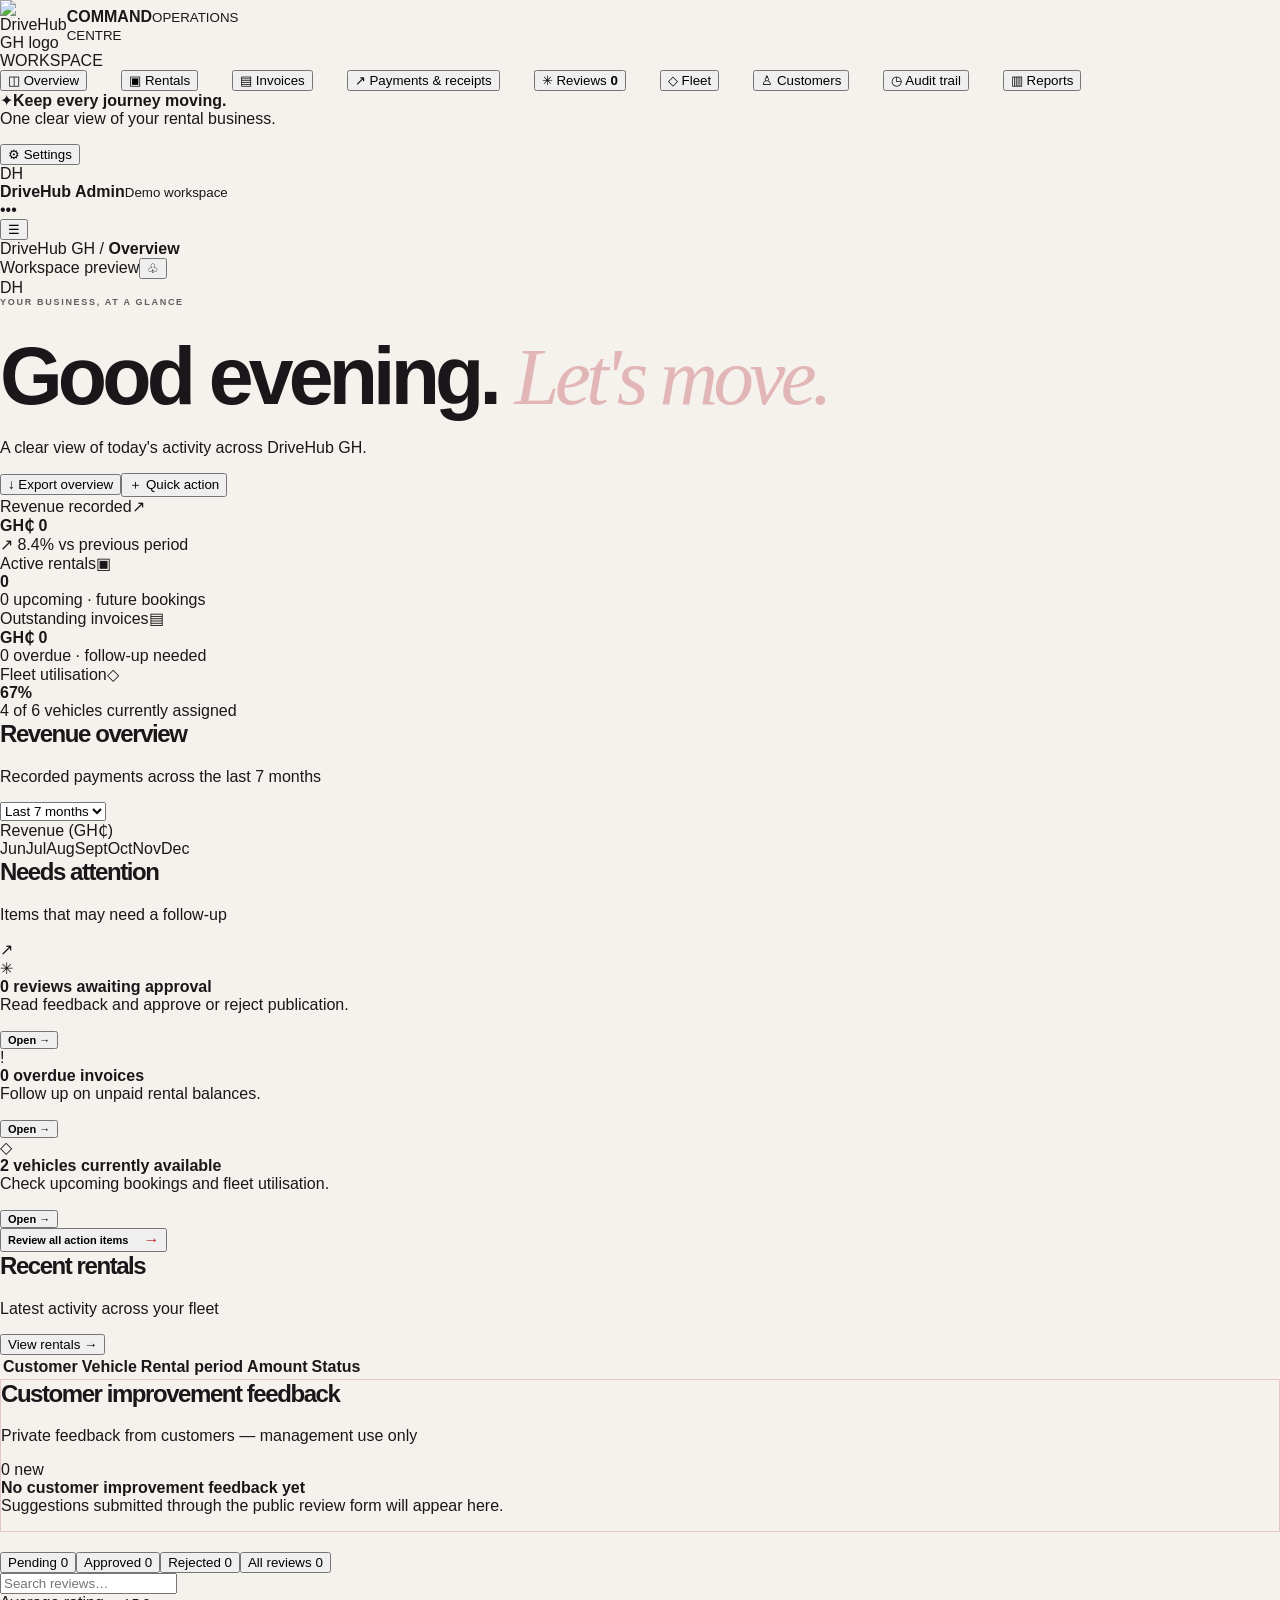
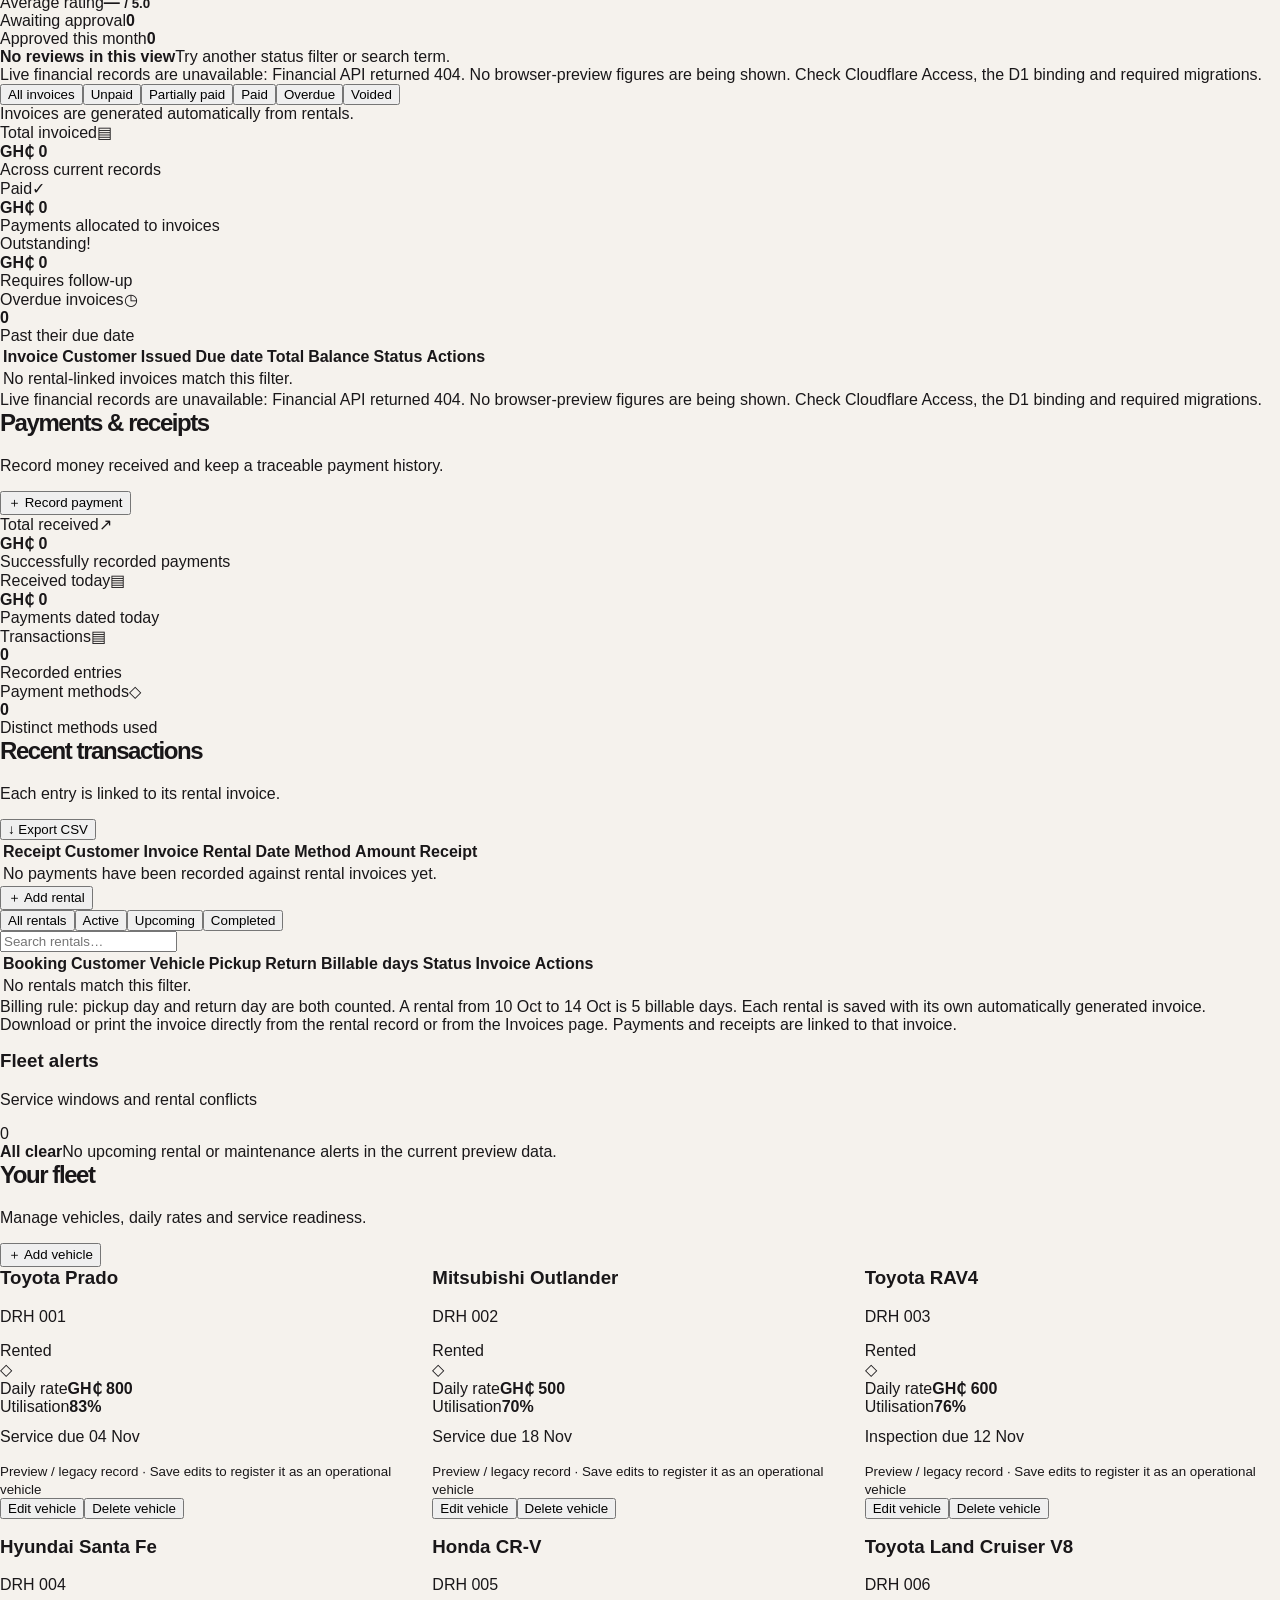
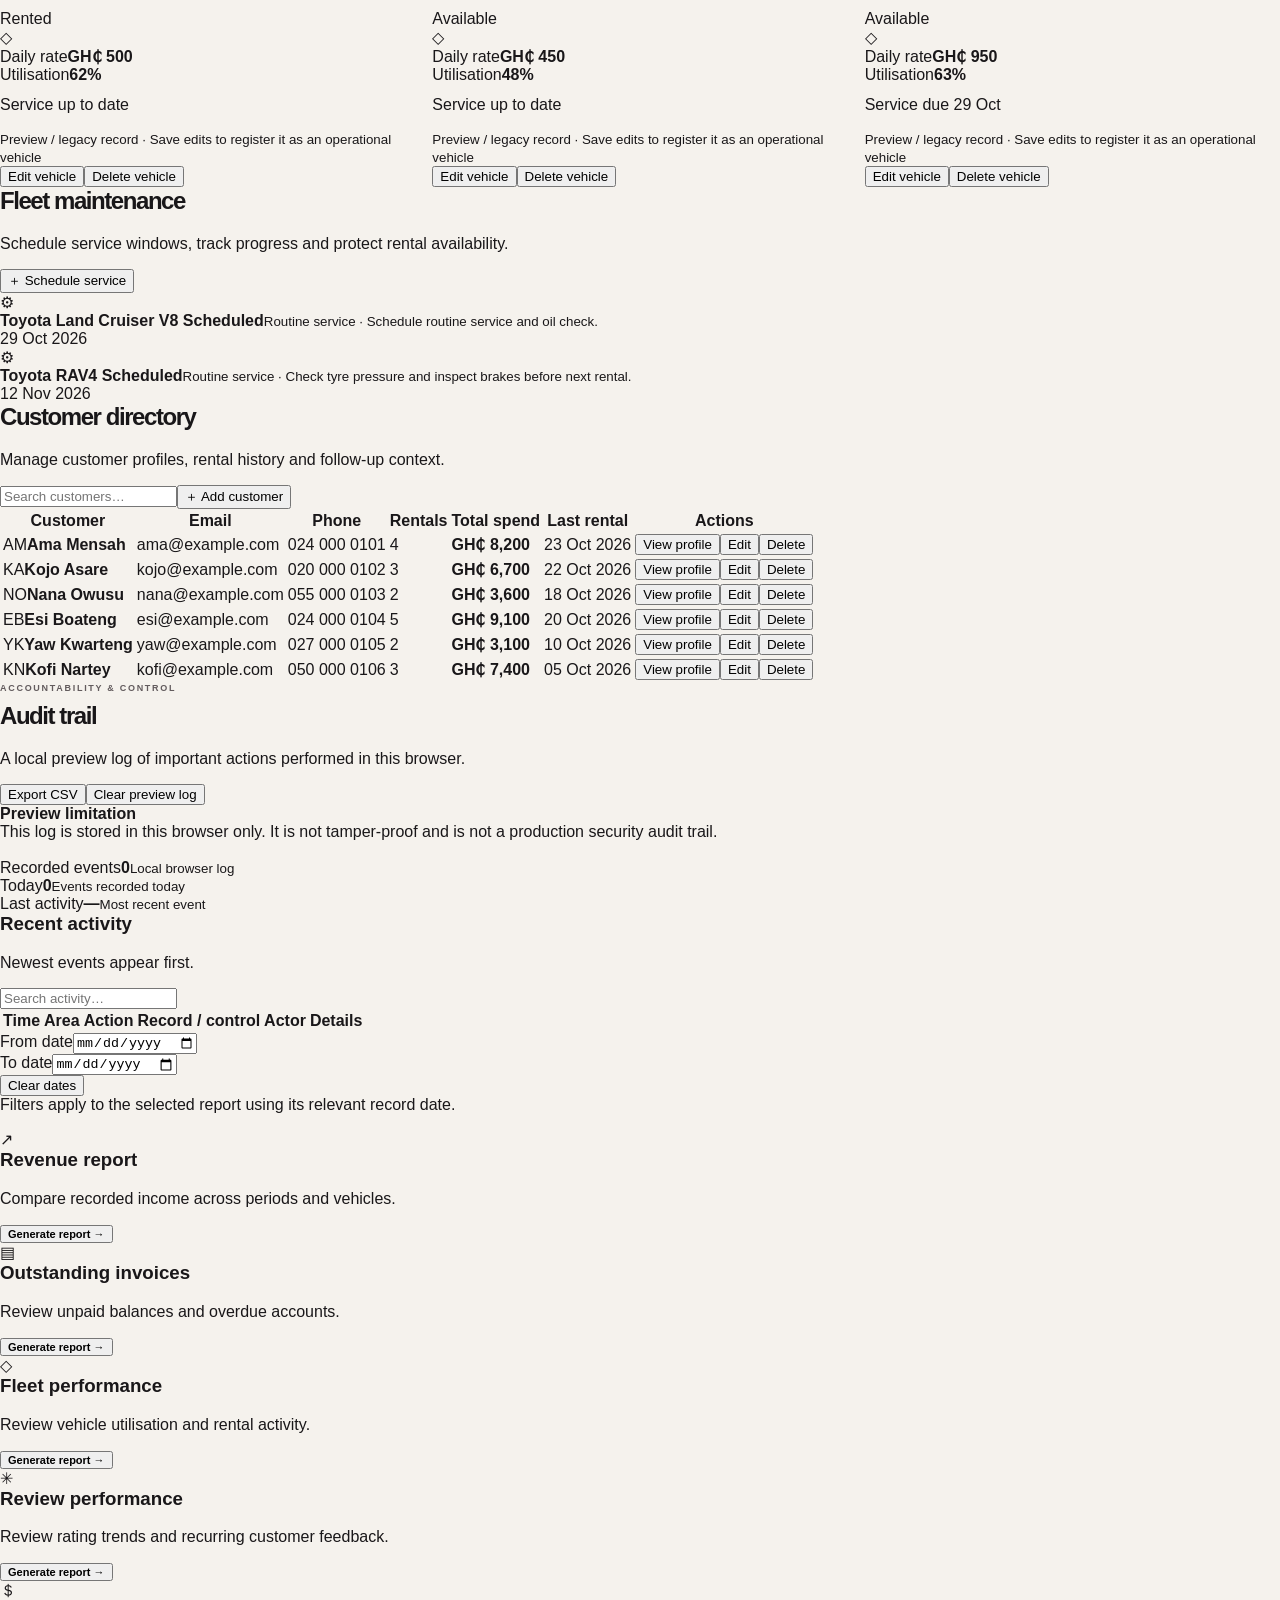
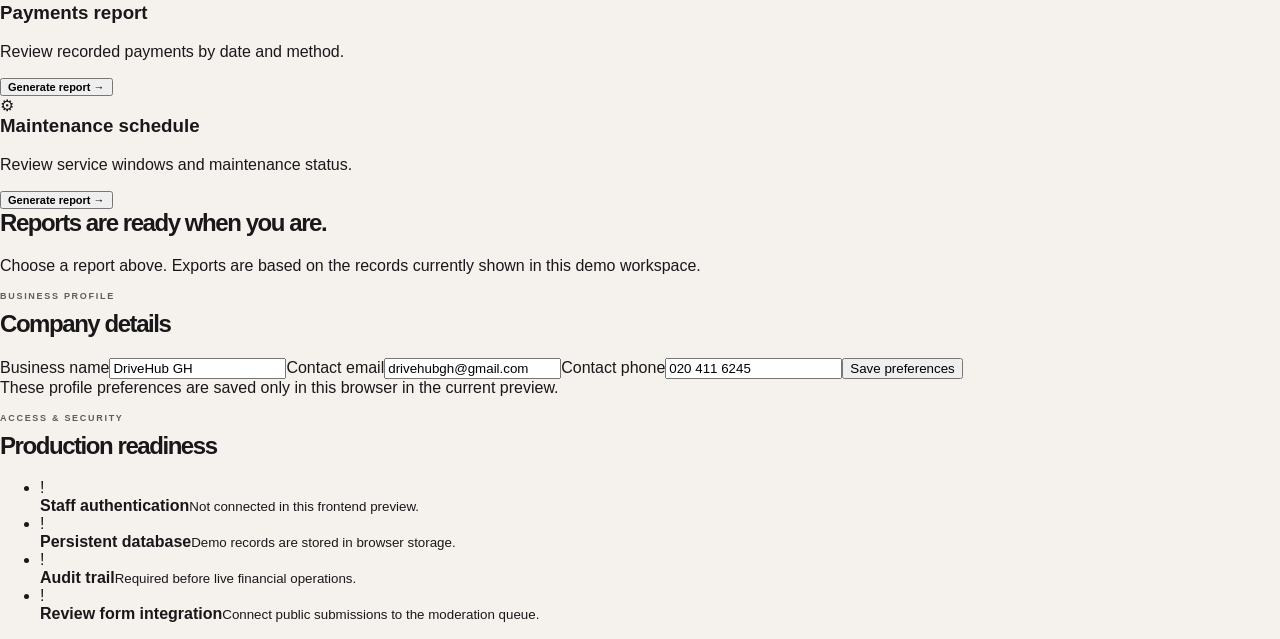
==== commit 1f58a909: "Add files via upload" ====
--- a/index.html
+++ b/index.html
@@ -1,72 +1,147 @@
-<!doctype html><html lang="en"><head><meta charset="utf-8"><meta name="viewport" content="width=device-width, initial-scale=1"><meta name="theme-color" content="#191719"><link rel="preconnect" href="https://fonts.googleapis.com"><link rel="preconnect" href="https://fonts.gstatic.com" crossorigin><link href="https://fonts.googleapis.com/css2?family=DM+Sans:wght@400;500;600;700&family=Manrope:wght@400;500;600;700;800&display=swap" rel="stylesheet"><link rel="stylesheet" href="styles.css"><link rel="stylesheet" href="testimonials.css">
-  <link rel="stylesheet" href="review-experience.css"><meta name="description" content="DriveHub GH offers premium self-drive car rentals in Accra, Ghana. Choose your vehicle, request availability and plan your next journey."><title>Premium Self-Drive Car Rentals in Accra | DriveHub GH</title>  <link rel="stylesheet" href="command-button.css">
-</head><body class="home-page"><div class="announcement"><span class="pulse"></span> PREMIUM SELF-DRIVE RENTALS <span class="announcement-right">A better way to move.</span></div><header class="header" id="top"><a class="brand" href="index.html" aria-label="DriveHub GH home"><img src="assets/drivehub-logo.png" alt="DriveHub GH"></a><button class="menu-toggle" aria-label="Open menu" aria-expanded="false"><span></span><span></span></button><nav class="nav"><a href="fleet.html">Our fleet</a><a href="how-it-works.html">How it works</a><a href="faqs.html">AI Partner</a><a href="experience.html">The Experience</a><a class="header-command-cta" href="/command/" target="_blank" rel="noopener noreferrer">DriveHub Command</a>
-</nav><a class="header-cta" href="find-your-ride.html">Find your ride </a></header><main><section class="hero home-hero">
-  <div class="hero-image"></div><div class="hero-shade"></div>
-  <div class="hero-content">
-    <div class="eyebrow light"><span class="eyebrow-line"></span> DRIVEHUB GH</div>
-    <h1>Premium car rentals.<br><em>Made for the road.</em></h1>
-    <p>Your next journey starts with the right car.</p>
-    <div class="hero-actions"><a class="button button-red" href="#book">Find your car </a><a class="text-link light-link" href="fleet.html">Explore fleet </a></div>
-    <div class="testimonial-actions"><a class="testimonial-review-link" href="leave-a-review.html">Share your experience </a><span>Your feedback helps future guests choose with confidence.</span></div>
+<!doctype html>
+<html lang="en">
+<head>
+  <meta charset="utf-8">
+  <meta name="viewport" content="width=device-width, initial-scale=1">
+  <meta name="theme-color" content="#bd1730">
+  <title>DriveHub Command — Operations</title>
+  <link rel="stylesheet" href="styles.css?v=20261109-fleet-customers-cleanup-2">
+</head>
+<body>
+  <div class="app-shell">
+    <aside class="sidebar" id="sidebar">
+      <a class="brand" href="#" aria-label="DriveHub Command home">
+        <img class="brand-logo" src="drivehub-logo.svg" alt="DriveHub GH logo"><span class="brand-label"><strong>COMMAND</strong><small>OPERATIONS CENTRE</small></span>
+      </a>
+      <div class="workspace-label">WORKSPACE</div>
+      <nav class="nav" aria-label="Main navigation">
+        <button class="nav-item active" data-view="overview"><span>◫</span> Overview</button>
+        <button class="nav-item" data-view="rentals"><span>▣</span> Rentals</button>
+        <button class="nav-item" data-view="invoices"><span>▤</span> Invoices</button>
+        <button class="nav-item" data-view="payments"><span>↗</span> Payments & receipts</button>
+        <button class="nav-item" data-view="reviews"><span>✳</span> Reviews <b class="nav-count" id="pendingBadge">0</b></button>
+        <button class="nav-item" data-view="fleet"><span>◇</span> Fleet</button>
+        <button class="nav-item" data-view="customers"><span>♙</span> Customers</button>
+        <button class="nav-item" data-view="audit"><span>◷</span> Audit trail</button>
+        <button class="nav-item" data-view="reports"><span>▥</span> Reports</button>
+      </nav>
+      <div class="sidebar-bottom">
+        <div class="support-card"><span class="support-icon">✦</span><strong>Keep every journey moving.</strong><p>One clear view of your rental business.</p></div>
+        <button class="nav-item" data-view="settings"><span>⚙</span> Settings</button>
+        <div class="profile"><div class="avatar">DH</div><div><strong>DriveHub Admin</strong><small>Demo workspace</small></div><span class="profile-dots">•••</span></div>
+      </div>
+    </aside>
+    <main class="main">
+      <header class="topbar">
+        <button class="mobile-menu" id="mobileMenu" aria-label="Toggle navigation">☰</button>
+        <div class="crumb">DriveHub GH <span>/</span> <strong id="crumbCurrent">Overview</strong></div>
+        <div class="top-actions"><span class="status-pill"><i></i> Workspace preview</span><button class="icon-button" aria-label="Notifications" id="notificationsBtn">♧<em></em></button><div class="avatar top-avatar">DH</div></div>
+      </header>
+      <section class="page-content">
+        <div class="page-heading">
+          <div><p class="eyebrow" id="eyebrow">YOUR BUSINESS, AT A GLANCE</p><h1 id="pageTitle">Good evening. <em>Let's move.</em></h1><p class="subheading" id="pageSubtitle">A clear view of today's activity across DriveHub GH.</p></div>
+          <div class="heading-actions"><button class="btn btn-light" id="exportBtn">↓ Export overview</button><button class="btn btn-primary" id="quickAddBtn">＋ Quick action</button></div>
+        </div>
+
+
+        <section class="view active" id="view-overview">
+          <div class="metric-grid">
+            <article class="metric-card"><div class="metric-top"><span>Revenue recorded</span><span class="metric-icon red">↗</span></div><strong id="revenueMetric">GH₵ 24,850</strong><div class="metric-foot"><span class="trend">↗ 8.4%</span> <span>vs previous period</span></div><div class="sparkline"><i style="height:28%"></i><i style="height:42%"></i><i style="height:36%"></i><i style="height:56%"></i><i style="height:47%"></i><i style="height:73%"></i><i style="height:64%"></i><i style="height:90%"></i></div></article>
+            <article class="metric-card"><div class="metric-top"><span>Active rentals</span><span class="metric-icon cream">▣</span></div><strong id="activeRentalsMetric">4</strong><div class="metric-foot"><span class="neutral">2 due soon</span><span> · next 48 hours</span></div><div class="metric-bottomline"><span style="width:66%"></span></div></article>
+            <article class="metric-card"><div class="metric-top"><span>Outstanding invoices</span><span class="metric-icon rose">▤</span></div><strong id="outstandingMetric">GH₵ 6,200</strong><div class="metric-foot"><span class="warning">2 overdue</span><span> · follow-up needed</span></div><div class="metric-bottomline gold"><span style="width:42%"></span></div></article>
+            <article class="metric-card"><div class="metric-top"><span>Fleet utilisation</span><span class="metric-icon green">◇</span></div><strong id="utilisationMetric">67%</strong><div class="metric-foot"><span class="trend">4 of 6 vehicles</span><span> currently assigned</span></div><div class="metric-bottomline greenline"><span style="width:67%"></span></div></article>
+          </div>
+          <div class="content-grid">
+            <article class="panel revenue-panel"><div class="panel-heading"><div><h2>Revenue overview</h2><p>Recorded rental income across the last 7 months</p></div><select id="revenueRange" aria-label="Revenue period"><option value="7">Last 7 months</option><option value="6">Last 6 months</option><option value="3">Last 3 months</option></select></div><div class="chart-legend"><span><i></i> Revenue (GH₵)</span></div><div class="chart" id="revenueChart" aria-label="Revenue chart"></div><div class="chart-axis"><span>May</span><span>Jun</span><span>Jul</span><span>Aug</span><span>Sep</span><span>Oct</span><span>Nov</span></div></article>
+            <article class="panel"><div class="panel-heading"><div><h2>Needs attention</h2><p>Items that may need a follow-up</p></div><span class="round-icon">↗</span></div><div class="attention-list" id="attentionList"></div><button class="text-link" data-goto="reviews">Review all action items <span>→</span></button></article>
+          </div>
+          <article class="panel table-panel"><div class="panel-heading"><div><h2>Recent rentals</h2><p>Latest activity across your fleet</p></div><button class="btn btn-light btn-small" data-goto="rentals">View rentals →</button></div><div class="table-wrap"><table><thead><tr><th>Customer</th><th>Vehicle</th><th>Rental period</th><th>Amount</th><th>Status</th></tr></thead><tbody id="recentRentals"></tbody></table></div></article>
+          <article class="panel" id="customerImprovementPanel" style="margin-bottom:20px;border:1px solid #e8c6c8">
+            <div class="panel-heading"><div><h2>Customer improvement feedback</h2><p>Private feedback from customers — management use only</p></div><span class="round-icon" id="improvementNewCount">0 new</span></div>
+            <div id="improvementFeedbackList"><div class="empty-state">Loading live customer feedback…</div></div>
+          </article>
+
+        </section>
+
+        <section class="view" id="view-reviews">
+          <div class="section-toolbar"><div class="filter-tabs" id="reviewFilters"><button class="selected" data-filter="Pending">Pending <span id="pendingCount">0</span></button><button data-filter="Approved">Approved <span id="approvedCount">0</span></button><button data-filter="Rejected">Rejected <span id="rejectedCount">0</span></button><button data-filter="All">All reviews <span id="allReviewsCount">0</span></button></div><input class="search-input" id="reviewSearch" placeholder="Search reviews…" aria-label="Search reviews"></div>
+          <div class="review-summary"><div><span>Average rating</span><strong id="avgRating">— <small>/ 5</small></strong></div><div><span>Awaiting approval</span><strong id="reviewPendingSummary">0</strong></div><div><span>Approved this month</span><strong id="approvedMonth">0</strong></div></div>
+          <div id="reviewsList" class="reviews-list"></div>
+        </section>
+
+        <section class="view" id="view-invoices">
+          <div id="financialConnectionNotice" class="notice notice-warning" role="status" hidden></div><div class="section-toolbar"><div class="filter-tabs" id="invoiceFilters"><button class="selected" data-filter="All">All invoices</button><button data-filter="Unpaid">Unpaid</button><button data-filter="Partially paid">Partially paid</button><button data-filter="Paid">Paid</button><button data-filter="Overdue">Overdue</button><button data-filter="Voided">Voided</button></div><span class="helper-note">Invoices are generated automatically from rentals.</span></div>
+          <div class="metric-grid compact"><article class="metric-card"><div class="metric-top"><span>Total invoiced</span><span class="metric-icon red">▤</span></div><strong id="invoiceTotalMetric">GH₵ 0</strong><div class="metric-foot">Across current records</div></article><article class="metric-card"><div class="metric-top"><span>Paid</span><span class="metric-icon green">✓</span></div><strong id="invoicePaidMetric">GH₵ 0</strong><div class="metric-foot">Payments allocated to invoices</div></article><article class="metric-card"><div class="metric-top"><span>Outstanding</span><span class="metric-icon rose">!</span></div><strong id="invoiceBalanceMetric">GH₵ 0</strong><div class="metric-foot">Requires follow-up</div></article><article class="metric-card"><div class="metric-top"><span>Overdue invoices</span><span class="metric-icon cream">◷</span></div><strong id="invoiceOverdueMetric">0</strong><div class="metric-foot">Past their due date</div></article></div>
+          <article class="panel table-panel"><div class="table-wrap"><table><thead><tr><th>Invoice</th><th>Customer</th><th>Issued</th><th>Due date</th><th>Total</th><th>Balance</th><th>Status</th><th>Actions</th></tr></thead><tbody id="invoiceRows"></tbody></table></div></article>
+        </section>
+
+        <section class="view" id="view-payments">
+          <div id="paymentsConnectionNotice" class="notice notice-warning" role="status" hidden></div><div class="section-toolbar"><div><h2 class="section-title">Payments & receipts</h2><p class="section-desc">Record money received and keep a traceable payment history.</p></div><button class="btn btn-primary" id="recordPaymentBtn">＋ Record payment</button></div>
+          <div class="metric-grid compact"><article class="metric-card"><div class="metric-top"><span>Total received</span><span class="metric-icon green">↗</span></div><strong id="paymentsReceivedMetric">GH₵ 0</strong><div class="metric-foot">Successfully recorded payments</div></article><article class="metric-card"><div class="metric-top"><span>Received today</span><span class="metric-icon cream">▤</span></div><strong id="paymentsTodayMetric">GH₵ 0</strong><div class="metric-foot">Payments dated today</div></article><article class="metric-card"><div class="metric-top"><span>Transactions</span><span class="metric-icon cream">▤</span></div><strong id="paymentCount">0</strong><div class="metric-foot">Recorded entries</div></article><article class="metric-card"><div class="metric-top"><span>Payment methods</span><span class="metric-icon red">◇</span></div><strong id="paymentMethodsMetric">0</strong><div class="metric-foot">Distinct methods used</div></article></div>
+          <article class="panel table-panel"><div class="panel-heading"><div><h2>Recent transactions</h2><p>Each entry is linked to its rental invoice.</p></div><button class="btn btn-light btn-small" id="exportPayments">↓ Export CSV</button></div><div class="table-wrap"><table><thead><tr><th>Receipt</th><th>Customer</th><th>Invoice</th><th>Rental</th><th>Date</th><th>Method</th><th>Amount</th><th>Receipt</th></tr></thead><tbody id="paymentRows"></tbody></table></div></article>
+        </section>
+
+        <section class="view" id="view-rentals">
+          <div class="section-toolbar rental-primary-toolbar"><div class="rental-toolbar-label" aria-hidden="true"></div><button class="btn btn-primary" id="newRentalBtn">＋ Add rental</button></div>
+          <div class="section-toolbar secondary"><div class="filter-tabs" id="rentalFilters"><button class="selected" data-filter="All">All rentals</button><button data-filter="Active">Active</button><button data-filter="Upcoming">Upcoming</button><button data-filter="Completed">Completed</button></div><input class="search-input" id="rentalSearch" placeholder="Search rentals…" aria-label="Search rentals"></div>
+          <article class="panel table-panel"><div class="table-wrap"><table><thead><tr><th>Booking</th><th>Customer</th><th>Vehicle</th><th>Pickup</th><th>Return</th><th>Billable days</th><th>Status</th><th>Invoice</th><th>Actions</th></tr></thead><tbody id="rentalRows"></tbody></table></div></article>
+          <p class="helper-note">Billing rule: pickup day and return day are both counted. A rental from 10 Oct to 14 Oct is 5 billable days. Each rental is saved with its own automatically generated invoice. Download or print the invoice directly from the rental record or from the Invoices page. Payments and receipts are linked to that invoice.</p>
+        </section>
+
+        <div class="fleet-alerts-panel" id="fleetAlerts" aria-live="polite"></div>
+<section class="view" id="view-fleet">
+          <div class="section-toolbar fleet-toolbar"><div><h2 class="section-title">Your fleet</h2><p class="section-desc">Manage vehicles, daily rates and service readiness.</p></div><button class="btn btn-primary" id="addVehicleBtn" type="button">＋ Add vehicle</button></div>
+          <div class="fleet-grid" id="fleetGrid"></div>
+          <article class="panel table-panel"><div class="panel-heading"><div><h2>Fleet maintenance</h2><p>Schedule service windows, track progress and protect rental availability.</p></div><button class="btn btn-light btn-small" id="addMaintenanceBtn">＋ Schedule service</button></div><div class="maintenance-list" id="maintenanceList"></div></article>
+        </section>
+
+
+
+        <section class="view" id="view-customers">
+          <div class="section-toolbar"><div><h2 class="section-title">Customer directory</h2><p class="section-desc">Manage customer profiles, rental history and follow-up context.</p></div><div class="customer-toolbar-actions"><input class="search-input" id="customerSearch" placeholder="Search customers…" aria-label="Search customers"><button class="btn btn-primary" id="addCustomerBtn" type="button">＋ Add customer</button></div></div>
+          <article class="panel table-panel"><div class="table-wrap"><table><thead><tr><th>Customer</th><th>Email</th><th>Phone</th><th>Rentals</th><th>Total spend</th><th>Last rental</th><th>Actions</th></tr></thead><tbody id="customerRows"></tbody></table></div></article>
+        </section>
+
+        <section class="view" id="view-audit">
+  <div class="section-heading">
+    <div><p class="eyebrow">ACCOUNTABILITY & CONTROL</p><h2>Audit trail</h2><p class="muted">A local preview log of important actions performed in this browser.</p></div>
+    <div class="heading-actions"><button class="btn btn-secondary" id="exportAudit">Export CSV</button><button class="btn btn-secondary" id="clearAudit">Clear preview log</button></div>
   </div>
-</section><section class="booking-wrap" id="book">
-  <form class="booking-panel" id="bookingForm">
-    <div class="booking-heading"><span class="booking-icon">✳</span><div><h2>Find a car for your dates.</h2><p>Tell us where you plan to drive, then choose your rental dates and preferred car.</p></div></div>
-    <div class="booking-fields">
-      <label><span>Pickup date</span><div class="input-wrap"><span>▦</span><input type="date" id="pickupDate" required></div></label>
-      <label><span>Return date</span><div class="input-wrap"><span>▦</span><input type="date" id="returnDate" required></div></label>
-      <label><span>Preferred vehicle</span><div class="input-wrap"><span>◇</span><select id="vehicle"><option value="Help me choose">Help me choose</option><option value="Toyota Prado">Toyota Prado</option><option value="Mitsubishi Outlander">Mitsubishi Outlander</option><option value="Toyota RAV4">Toyota RAV4</option><option value="Hyundai Santa Fe">Hyundai Santa Fe</option><option value="Honda CR-V">Honda CR-V</option><option value="Toyota Land Cruiser V8">Toyota Land Cruiser V8</option></select></div></label>
-      <label><span>Destination region</span><div class="input-wrap"><span>⌖</span><select id="pickupRegion" required><option value="" selected disabled>Choose a region</option><option value="Ahafo">Ahafo</option><option value="Ashanti">Ashanti</option><option value="Bono">Bono</option><option value="Bono East">Bono East</option><option value="Central">Central</option><option value="Eastern">Eastern</option><option value="Greater Accra">Greater Accra</option><option value="North East">North East</option><option value="Northern">Northern</option><option value="Oti">Oti</option><option value="Savannah">Savannah</option><option value="Upper East">Upper East</option><option value="Upper West">Upper West</option><option value="Volta">Volta</option><option value="Western">Western</option><option value="Western North">Western North</option></select></div></label>
-      <label><span>Town / exact destination</span><div class="input-wrap"><span>⌖</span><input id="pickup" value="" placeholder="Town, village, landmark or destination address" required maxlength="120" autocomplete="street-address"></div></label>
-      <button class="button button-dark booking-submit" type="submit">Check availability </button>
-    </div><p class="form-note">No payment required to enquire. Dates are subject to confirmation.</p>
-  </form>
-</section>
-<section class="testimonials-section verified-reviews" aria-labelledby="home-reviews-title">
-  <div class="section-heading">
-    <div>
-      <p class="eyebrow">THE DRIVEHUB DIFFERENCE</p>
-      <h2 id="home-reviews-title">Good journeys.<br><em>Thoughtfully considered.</em></h2>
+  <div class="notice notice-warning" style="margin-bottom:18px"><strong>Preview limitation</strong><br>This log is stored in this browser only. It is not tamper-proof and is not a production security audit trail.</div>
+  <div class="metric-grid audit-metrics">
+    <article class="metric-card"><span>Recorded events</span><strong id="auditCount">0</strong><small>Local browser log</small></article>
+    <article class="metric-card"><span>Today</span><strong id="auditToday">0</strong><small>Events recorded today</small></article>
+    <article class="metric-card"><span>Last activity</span><strong id="auditLast">—</strong><small>Most recent event</small></article>
+  </div>
+  <div class="panel">
+    <div class="panel-heading"><div><h3>Recent activity</h3><p class="muted">Newest events appear first.</p></div>
+      <input id="auditSearch" class="search-input" type="search" placeholder="Search activity…" aria-label="Search audit trail">
     </div>
-  </div>
-  <div class="testimonials-grid" id="publicReviewsGrid">
-    <article class="testimonial-card">
-      <div class="testimonial-quote-mark" aria-hidden="true">“</div>
-      <div class="testimonial-stars" aria-label="5 out of 5 stars">★★★★★</div>
-      <blockquote>“Smooth booking, clean car, friendly team. DriveHub GH made it easy.”</blockquote>
-      <div class="testimonial-author"><strong>Akosua Dapaah</strong><span>Osu, Accra</span></div>
-    </article>
-    <article class="testimonial-card testimonial-card-featured">
-      <div class="testimonial-quote-mark" aria-hidden="true">“</div>
-      <div class="testimonial-stars" aria-label="5 out of 5 stars">★★★★★</div>
-      <blockquote>“Our company has leased two vehicles from DriveHub GH for our field staff since the start of the year. Invoicing is clear, maintenance is handled promptly, and whenever a car is due for service, a replacement is delivered the same day. It has taken a real burden off our operations team.”</blockquote>
-      <div class="testimonial-author"><strong>Kojo Annan</strong><span>Ridge, Accra</span></div>
-    </article>
-    <article class="testimonial-card">
-      <div class="testimonial-quote-mark" aria-hidden="true">“</div>
-      <div class="testimonial-stars" aria-label="5 out of 5 stars">★★★★★</div>
-      <blockquote>“I rented a Toyota Corolla from DriveHub GH for a week of back-to-back meetings across Accra, and it ran flawlessly. The car was spotless, the AC was ice cold, and the fuel tank was full at pickup. After years of rental cars that came with surprises, this was a relief.”</blockquote>
-      <div class="testimonial-author"><strong>Kwame Mensah</strong><span>Airport Residential Area, Accra</span></div>
-    </article>
-  </div>
-  <div class="testimonials-cta">
-    <div><p class="eyebrow">YOUR EXPERIENCE MATTERS</p><p>Three customer stories, with more experiences to explore.</p></div>
-    <div class="review-cta-actions"><a class="button button-secondary" href="experience.html#customer-reviews">Read all reviews</a><a class="button button-primary" href="leave-a-review.html">Share your experience</a></div>
+    <div class="table-wrap"><table><thead><tr><th>Time</th><th>Area</th><th>Action</th><th>Record / control</th><th>Actor</th><th>Details</th></tr></thead><tbody id="auditRows"></tbody></table></div>
   </div>
 </section>
+<section class="view" id="view-reports">
+          <div class="report-filters panel"><div><label for="reportStartDate">From date</label><input type="date" id="reportStartDate"></div><div><label for="reportEndDate">To date</label><input type="date" id="reportEndDate"></div><button class="btn btn-light" type="button" id="clearReportDates">Clear dates</button><p>Filters apply to the selected report using its relevant record date.</p></div>
+          <div class="report-grid"><article class="report-card"><span class="metric-icon red">↗</span><h3>Revenue report</h3><p>Compare recorded income across periods and vehicles.</p><button class="text-link" data-report="revenue">Generate report →</button></article><article class="report-card"><span class="metric-icon cream">▤</span><h3>Outstanding invoices</h3><p>Review unpaid balances and overdue accounts.</p><button class="text-link" data-report="invoices">Generate report →</button></article><article class="report-card"><span class="metric-icon green">◇</span><h3>Fleet performance</h3><p>Review vehicle utilisation and rental activity.</p><button class="text-link" data-report="fleet">Generate report →</button></article><article class="report-card"><span class="metric-icon rose">✳</span><h3>Review performance</h3><p>Review rating trends and recurring customer feedback.</p><button class="text-link" data-report="reviews">Generate report →</button></article><article class="report-card"><span class="metric-icon cream">＄</span><h3>Payments report</h3><p>Review recorded payments by date and method.</p><button class="text-link" data-report="payments">Generate report →</button></article><article class="report-card"><span class="metric-icon red">⚙</span><h3>Maintenance schedule</h3><p>Review service windows and maintenance status.</p><button class="text-link" data-report="maintenance">Generate report →</button></article></div><article class="panel" id="reportOutput"><h2>Reports are ready when you are.</h2><p class="section-desc">Choose a report above. Exports are based on the records currently shown in this demo workspace.</p></article>
+        </section>
 
-<script>
-(function(){
-  const grid=document.getElementById('publicReviewsGrid'); if(!grid) return;
-  const esc=s=>String(s??'').replace(/[&<>"']/g,c=>({'&':'&amp;','<':'&lt;','>':'&gt;','"':'&quot;',"'":'&#39;'}[c]));
-  fetch('/api/reviews',{headers:{Accept:'application/json'},cache:'no-store'})
-    .then(r=>{if(!r.ok) throw new Error('reviews unavailable');return r.json()})
-    .then(payload=>{if(!Array.isArray(payload.data)||!payload.data.length)return;
-      const reviews=payload.data.filter(r=>r.whatWentWell&&String(r.whatWentWell).trim());
-      for(let i=reviews.length-1;i>0;i--){const j=Math.floor(Math.random()*(i+1));[reviews[i],reviews[j]]=[reviews[j],reviews[i]];}
-      grid.innerHTML=reviews.slice(0,3).map((r,i)=>`<article class="testimonial-card ${i===1?'testimonial-card-featured':''}"><div class="testimonial-quote-mark" aria-hidden="true">“</div><div class="testimonial-stars" aria-label="${Math.max(0,Math.min(5,Number(r.rating)||0))} out of 5 stars">${'★'.repeat(Math.max(0,Math.min(5,Number(r.rating)||0)))}</div><blockquote>“${esc(r.whatWentWell)}”</blockquote><div class="testimonial-author"><strong>${esc(r.name||'DriveHub GH customer')}</strong></div></article>`).join('');
-    }).catch(()=>{});
-})();
-</script>
-</main><footer class="footer"><div class="footer-main"><div class="footer-brand"><a href="index.html"><img src="assets/drivehub-logo.png" alt="DriveHub GH"></a><p>Premium self-drive car rentals for the way you want to move.</p></div><div class="footer-column"><h4>EXPLORE</h4><a href="fleet.html">Our fleet</a><a href="how-it-works.html">How it works</a><a href="faqs.html">AI Partner</a><a href="experience.html">The Experience</a></div><div class="footer-column"><h4>GET IN TOUCH</h4><a href="tel:0204116245">020 411 6245</a><a href="mailto:drivehubgh1@gmail.com">drivehubgh1@gmail.com</a><span>22 Baiden Avenue, 2nd Manu Street<br>Westland, Accra, Ghana</span></div><div class="footer-contact"><span>LET’S GET YOU THERE</span><a href="https://wa.me/233204116245" target="_blank" rel="noopener">WhatsApp our team </a></div></div><div class="footer-bottom"><span>© <span id="year"></span> DriveHub GH. All rights reserved.</span><span>MADE FOR THE ROAD AHEAD.</span><a href="#top">Back to top </a></div></footer><div class="toast" id="toast" role="status" aria-live="polite"></div><script src="script.js"></script></body></html>+        <section class="view" id="view-settings">
+          <div class="settings-grid"><article class="panel settings-panel"><p class="eyebrow">BUSINESS PROFILE</p><h2>Company details</h2><label>Business name<input value="DriveHub GH" id="businessName"></label><label>Contact email<input value="drivehubgh@gmail.com" id="businessEmail"></label><label>Contact phone<input value="020 411 6245" id="businessPhone"></label><button class="btn btn-primary" id="saveSettings">Save preferences</button><p class="helper-note">These profile preferences are saved only in this browser in the current preview.</p></article><article class="panel settings-panel"><p class="eyebrow">ACCESS & SECURITY</p><h2>Production readiness</h2><ul class="checklist"><li><span class="check pending">!</span><div><strong>Staff authentication</strong><small>Not connected in this frontend preview.</small></div></li><li><span class="check pending">!</span><div><strong>Persistent database</strong><small>Demo records are stored in browser storage.</small></div></li><li><span class="check pending">!</span><div><strong>Audit trail</strong><small>Required before live financial operations.</small></div></li><li><span class="check pending">!</span><div><strong>Review form integration</strong><small>Connect public submissions to the moderation queue.</small></div></li></ul></article></div>
+        </section>
+      </section>
+    </main>
+  </div>
+  <div class="toast" id="toast" role="status" aria-live="polite"></div>
+  
+<dialog id="profileDialog" class="profile-dialog">
+  <div class="profile-dialog-head"><div><span class="eyebrow">CUSTOMER RECORD</span><h2>Customer profile</h2></div><button type="button" class="dialog-close" id="closeProfileDialog" aria-label="Close customer profile">×</button></div>
+  <div id="profileContent"></div>
+</dialog>
+<dialog id="invoiceHistoryDialog" class="profile-dialog">
+  <div class="profile-dialog-head"><div><span class="eyebrow">INVOICE LEDGER</span><h2 id="invoiceHistoryTitle">Payment history</h2></div><button type="button" class="dialog-close" id="closeInvoiceHistoryDialog" aria-label="Close payment history">×</button></div>
+  <div id="invoiceHistoryContent"></div>
+</dialog>
+<dialog id="actionDialog" class="action-dialog"><form method="dialog" id="actionForm"><div class="dialog-head"><div><p class="eyebrow">DRIVEHUB COMMAND</p><h2 id="dialogTitle">Quick action</h2></div><button class="close-dialog" value="cancel" aria-label="Close">×</button></div><div id="dialogFields" class="dialog-fields"></div><div class="dialog-actions"><button class="btn btn-light" value="cancel">Cancel</button><button class="btn btn-primary" id="dialogSubmit" value="default">Save record</button></div></form></dialog>
+  <script src="app.js?v=20261110-rental-invoice-payment-ledger-1"></script>
+</body>
+</html>
--- a/styles.css
+++ b/styles.css
@@ -1122,47 +1122,14 @@
 .ride-page .summary-empty-state small { position: relative; z-index: 2; }
 
 
-/* Homepage hero alignment fix — keep the review prompt inside the hero */
-.home-page .hero.home-hero h1 {
-  max-width: 780px;
-  font-size: clamp(54px, 6.2vw, 82px);
-  line-height: 1.02;
-}
-.home-page .hero.home-hero .hero-content {
-  padding-bottom: 34px;
-}
-.home-page .hero.home-hero .testimonial-actions {
-  display: flex;
-  align-items: center;
-  flex-wrap: wrap;
-  gap: 8px 14px;
-  margin-top: 22px;
-  position: relative;
-  z-index: 2;
-}
-.home-page .hero.home-hero .testimonial-review-link {
-  color: #fff;
-  font-size: 11px;
-  font-weight: 700;
-  text-decoration: underline;
-  text-decoration-color: rgba(255,255,255,.55);
-  text-underline-offset: 4px;
-}
-.home-page .hero.home-hero .testimonial-actions > span {
-  color: rgba(255,255,255,.78);
-  font-size: 10px;
-  line-height: 1.5;
-}
-@media (max-width: 700px) {
-  .home-page .hero.home-hero h1 {
-    font-size: clamp(47px, 10vw, 64px);
-    max-width: 100%;
-  }
-  .home-page .hero.home-hero .testimonial-actions {
-    margin-top: 18px;
-    gap: 7px;
-  }
-  .home-page .hero.home-hero .testimonial-actions > span {
-    flex-basis: 100%;
-  }
-}
+/* AI Partner trip form: consistent inset select indicators */
+.concierge-page .trip-field select{
+  -webkit-appearance:none;
+  appearance:none;
+  padding-right:42px;
+  background-image:url("data:image/svg+xml,%3Csvg xmlns='http://www.w3.org/2000/svg' width='12' height='12' viewBox='0 0 24 24' fill='none' stroke='%236f6668' stroke-width='2' stroke-linecap='round' stroke-linejoin='round'%3E%3Cpath d='m6 9 6 6 6-6'/%3E%3C/svg%3E");
+  background-repeat:no-repeat;
+  background-position:right 16px center;
+  background-size:12px 12px;
+}
+.concierge-page .trip-field select::-ms-expand{display:none}
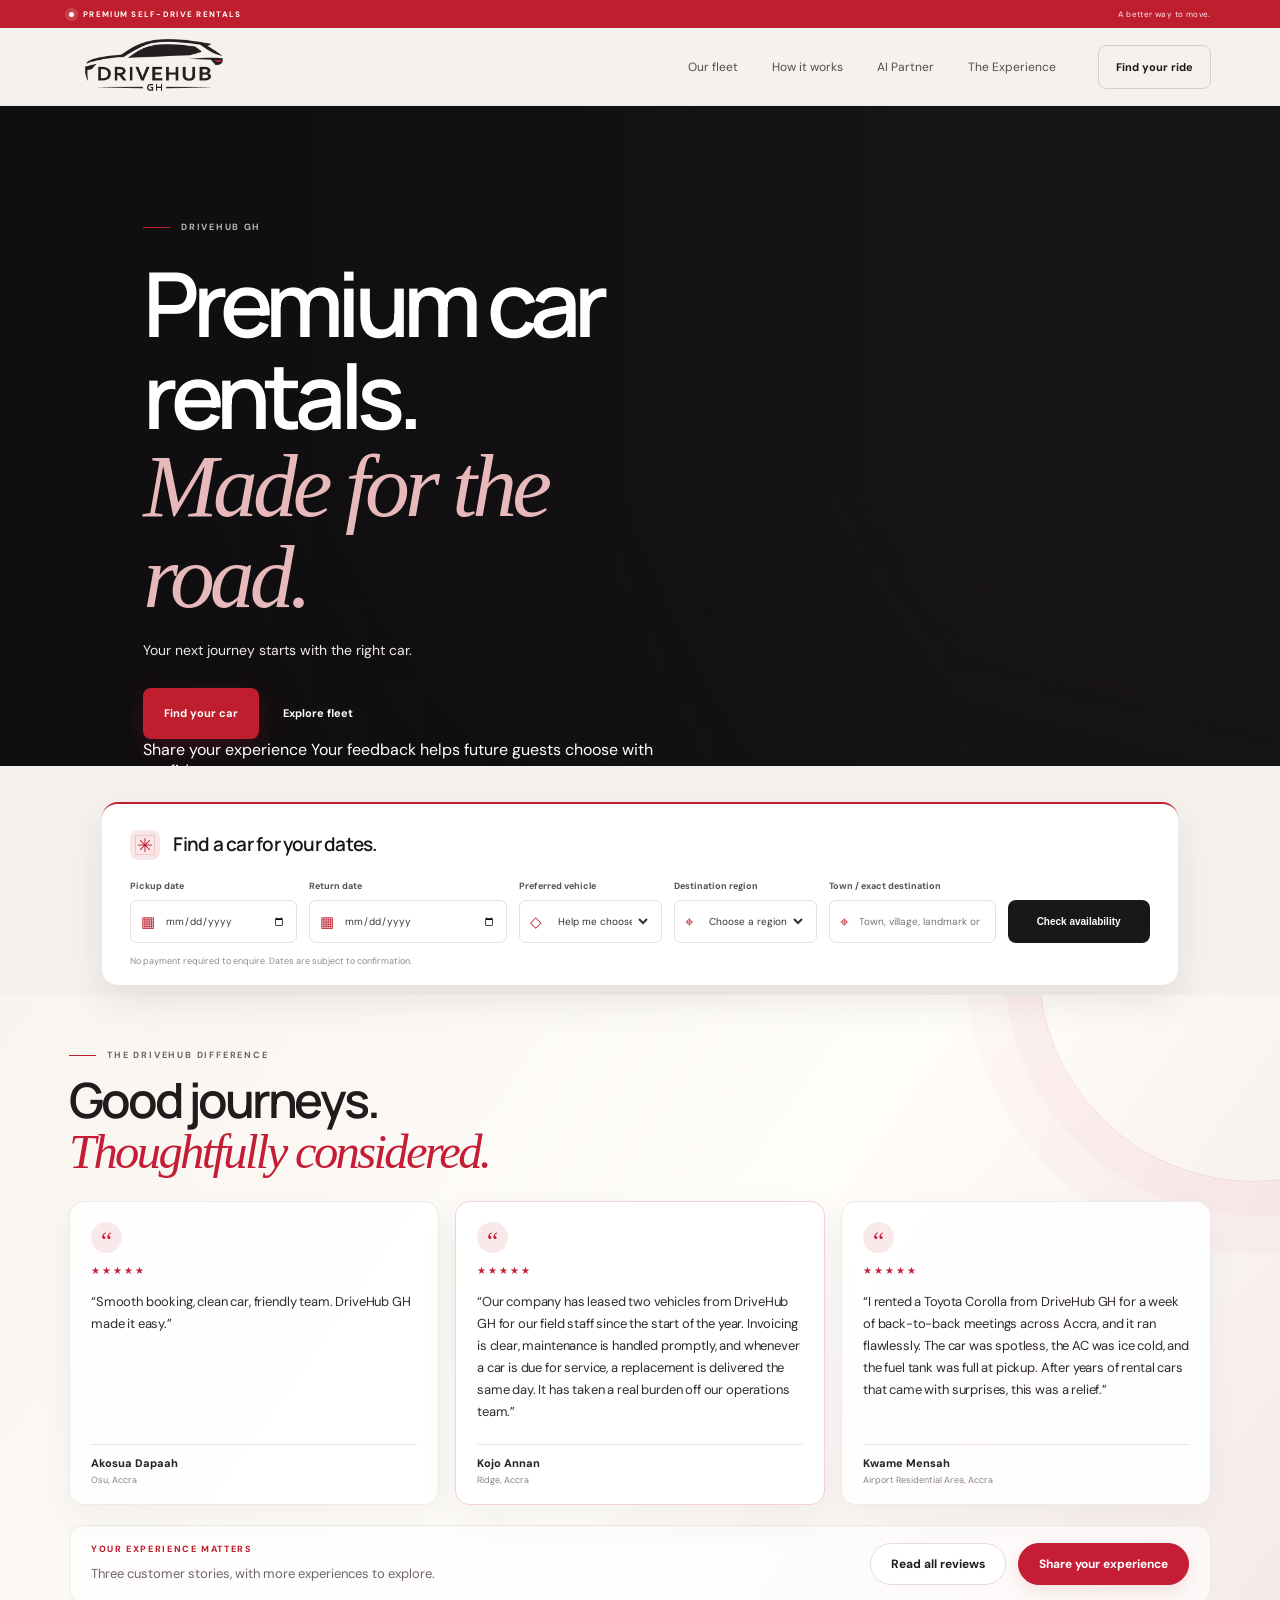
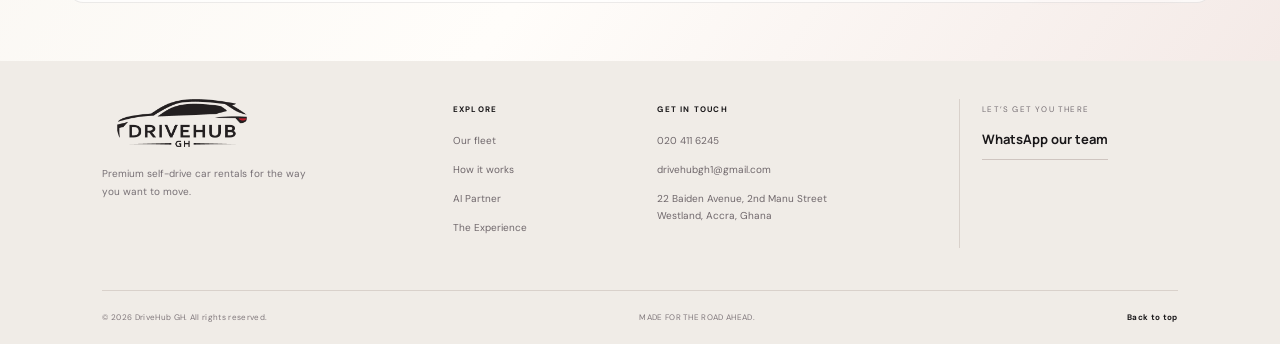
==== commit 7011a759: "Add files via upload" ====
--- a/index.html
+++ b/index.html
@@ -1,147 +1,70 @@
-<!doctype html>
-<html lang="en">
-<head>
-  <meta charset="utf-8">
-  <meta name="viewport" content="width=device-width, initial-scale=1">
-  <meta name="theme-color" content="#bd1730">
-  <title>DriveHub Command — Operations</title>
-  <link rel="stylesheet" href="styles.css?v=20261109-fleet-customers-cleanup-2">
-</head>
-<body>
-  <div class="app-shell">
-    <aside class="sidebar" id="sidebar">
-      <a class="brand" href="#" aria-label="DriveHub Command home">
-        <img class="brand-logo" src="drivehub-logo.svg" alt="DriveHub GH logo"><span class="brand-label"><strong>COMMAND</strong><small>OPERATIONS CENTRE</small></span>
-      </a>
-      <div class="workspace-label">WORKSPACE</div>
-      <nav class="nav" aria-label="Main navigation">
-        <button class="nav-item active" data-view="overview"><span>◫</span> Overview</button>
-        <button class="nav-item" data-view="rentals"><span>▣</span> Rentals</button>
-        <button class="nav-item" data-view="invoices"><span>▤</span> Invoices</button>
-        <button class="nav-item" data-view="payments"><span>↗</span> Payments & receipts</button>
-        <button class="nav-item" data-view="reviews"><span>✳</span> Reviews <b class="nav-count" id="pendingBadge">0</b></button>
-        <button class="nav-item" data-view="fleet"><span>◇</span> Fleet</button>
-        <button class="nav-item" data-view="customers"><span>♙</span> Customers</button>
-        <button class="nav-item" data-view="audit"><span>◷</span> Audit trail</button>
-        <button class="nav-item" data-view="reports"><span>▥</span> Reports</button>
-      </nav>
-      <div class="sidebar-bottom">
-        <div class="support-card"><span class="support-icon">✦</span><strong>Keep every journey moving.</strong><p>One clear view of your rental business.</p></div>
-        <button class="nav-item" data-view="settings"><span>⚙</span> Settings</button>
-        <div class="profile"><div class="avatar">DH</div><div><strong>DriveHub Admin</strong><small>Demo workspace</small></div><span class="profile-dots">•••</span></div>
-      </div>
-    </aside>
-    <main class="main">
-      <header class="topbar">
-        <button class="mobile-menu" id="mobileMenu" aria-label="Toggle navigation">☰</button>
-        <div class="crumb">DriveHub GH <span>/</span> <strong id="crumbCurrent">Overview</strong></div>
-        <div class="top-actions"><span class="status-pill"><i></i> Workspace preview</span><button class="icon-button" aria-label="Notifications" id="notificationsBtn">♧<em></em></button><div class="avatar top-avatar">DH</div></div>
-      </header>
-      <section class="page-content">
-        <div class="page-heading">
-          <div><p class="eyebrow" id="eyebrow">YOUR BUSINESS, AT A GLANCE</p><h1 id="pageTitle">Good evening. <em>Let's move.</em></h1><p class="subheading" id="pageSubtitle">A clear view of today's activity across DriveHub GH.</p></div>
-          <div class="heading-actions"><button class="btn btn-light" id="exportBtn">↓ Export overview</button><button class="btn btn-primary" id="quickAddBtn">＋ Quick action</button></div>
-        </div>
-
-
-        <section class="view active" id="view-overview">
-          <div class="metric-grid">
-            <article class="metric-card"><div class="metric-top"><span>Revenue recorded</span><span class="metric-icon red">↗</span></div><strong id="revenueMetric">GH₵ 24,850</strong><div class="metric-foot"><span class="trend">↗ 8.4%</span> <span>vs previous period</span></div><div class="sparkline"><i style="height:28%"></i><i style="height:42%"></i><i style="height:36%"></i><i style="height:56%"></i><i style="height:47%"></i><i style="height:73%"></i><i style="height:64%"></i><i style="height:90%"></i></div></article>
-            <article class="metric-card"><div class="metric-top"><span>Active rentals</span><span class="metric-icon cream">▣</span></div><strong id="activeRentalsMetric">4</strong><div class="metric-foot"><span class="neutral">2 due soon</span><span> · next 48 hours</span></div><div class="metric-bottomline"><span style="width:66%"></span></div></article>
-            <article class="metric-card"><div class="metric-top"><span>Outstanding invoices</span><span class="metric-icon rose">▤</span></div><strong id="outstandingMetric">GH₵ 6,200</strong><div class="metric-foot"><span class="warning">2 overdue</span><span> · follow-up needed</span></div><div class="metric-bottomline gold"><span style="width:42%"></span></div></article>
-            <article class="metric-card"><div class="metric-top"><span>Fleet utilisation</span><span class="metric-icon green">◇</span></div><strong id="utilisationMetric">67%</strong><div class="metric-foot"><span class="trend">4 of 6 vehicles</span><span> currently assigned</span></div><div class="metric-bottomline greenline"><span style="width:67%"></span></div></article>
-          </div>
-          <div class="content-grid">
-            <article class="panel revenue-panel"><div class="panel-heading"><div><h2>Revenue overview</h2><p>Recorded rental income across the last 7 months</p></div><select id="revenueRange" aria-label="Revenue period"><option value="7">Last 7 months</option><option value="6">Last 6 months</option><option value="3">Last 3 months</option></select></div><div class="chart-legend"><span><i></i> Revenue (GH₵)</span></div><div class="chart" id="revenueChart" aria-label="Revenue chart"></div><div class="chart-axis"><span>May</span><span>Jun</span><span>Jul</span><span>Aug</span><span>Sep</span><span>Oct</span><span>Nov</span></div></article>
-            <article class="panel"><div class="panel-heading"><div><h2>Needs attention</h2><p>Items that may need a follow-up</p></div><span class="round-icon">↗</span></div><div class="attention-list" id="attentionList"></div><button class="text-link" data-goto="reviews">Review all action items <span>→</span></button></article>
-          </div>
-          <article class="panel table-panel"><div class="panel-heading"><div><h2>Recent rentals</h2><p>Latest activity across your fleet</p></div><button class="btn btn-light btn-small" data-goto="rentals">View rentals →</button></div><div class="table-wrap"><table><thead><tr><th>Customer</th><th>Vehicle</th><th>Rental period</th><th>Amount</th><th>Status</th></tr></thead><tbody id="recentRentals"></tbody></table></div></article>
-          <article class="panel" id="customerImprovementPanel" style="margin-bottom:20px;border:1px solid #e8c6c8">
-            <div class="panel-heading"><div><h2>Customer improvement feedback</h2><p>Private feedback from customers — management use only</p></div><span class="round-icon" id="improvementNewCount">0 new</span></div>
-            <div id="improvementFeedbackList"><div class="empty-state">Loading live customer feedback…</div></div>
-          </article>
-
-        </section>
-
-        <section class="view" id="view-reviews">
-          <div class="section-toolbar"><div class="filter-tabs" id="reviewFilters"><button class="selected" data-filter="Pending">Pending <span id="pendingCount">0</span></button><button data-filter="Approved">Approved <span id="approvedCount">0</span></button><button data-filter="Rejected">Rejected <span id="rejectedCount">0</span></button><button data-filter="All">All reviews <span id="allReviewsCount">0</span></button></div><input class="search-input" id="reviewSearch" placeholder="Search reviews…" aria-label="Search reviews"></div>
-          <div class="review-summary"><div><span>Average rating</span><strong id="avgRating">— <small>/ 5</small></strong></div><div><span>Awaiting approval</span><strong id="reviewPendingSummary">0</strong></div><div><span>Approved this month</span><strong id="approvedMonth">0</strong></div></div>
-          <div id="reviewsList" class="reviews-list"></div>
-        </section>
-
-        <section class="view" id="view-invoices">
-          <div id="financialConnectionNotice" class="notice notice-warning" role="status" hidden></div><div class="section-toolbar"><div class="filter-tabs" id="invoiceFilters"><button class="selected" data-filter="All">All invoices</button><button data-filter="Unpaid">Unpaid</button><button data-filter="Partially paid">Partially paid</button><button data-filter="Paid">Paid</button><button data-filter="Overdue">Overdue</button><button data-filter="Voided">Voided</button></div><span class="helper-note">Invoices are generated automatically from rentals.</span></div>
-          <div class="metric-grid compact"><article class="metric-card"><div class="metric-top"><span>Total invoiced</span><span class="metric-icon red">▤</span></div><strong id="invoiceTotalMetric">GH₵ 0</strong><div class="metric-foot">Across current records</div></article><article class="metric-card"><div class="metric-top"><span>Paid</span><span class="metric-icon green">✓</span></div><strong id="invoicePaidMetric">GH₵ 0</strong><div class="metric-foot">Payments allocated to invoices</div></article><article class="metric-card"><div class="metric-top"><span>Outstanding</span><span class="metric-icon rose">!</span></div><strong id="invoiceBalanceMetric">GH₵ 0</strong><div class="metric-foot">Requires follow-up</div></article><article class="metric-card"><div class="metric-top"><span>Overdue invoices</span><span class="metric-icon cream">◷</span></div><strong id="invoiceOverdueMetric">0</strong><div class="metric-foot">Past their due date</div></article></div>
-          <article class="panel table-panel"><div class="table-wrap"><table><thead><tr><th>Invoice</th><th>Customer</th><th>Issued</th><th>Due date</th><th>Total</th><th>Balance</th><th>Status</th><th>Actions</th></tr></thead><tbody id="invoiceRows"></tbody></table></div></article>
-        </section>
-
-        <section class="view" id="view-payments">
-          <div id="paymentsConnectionNotice" class="notice notice-warning" role="status" hidden></div><div class="section-toolbar"><div><h2 class="section-title">Payments & receipts</h2><p class="section-desc">Record money received and keep a traceable payment history.</p></div><button class="btn btn-primary" id="recordPaymentBtn">＋ Record payment</button></div>
-          <div class="metric-grid compact"><article class="metric-card"><div class="metric-top"><span>Total received</span><span class="metric-icon green">↗</span></div><strong id="paymentsReceivedMetric">GH₵ 0</strong><div class="metric-foot">Successfully recorded payments</div></article><article class="metric-card"><div class="metric-top"><span>Received today</span><span class="metric-icon cream">▤</span></div><strong id="paymentsTodayMetric">GH₵ 0</strong><div class="metric-foot">Payments dated today</div></article><article class="metric-card"><div class="metric-top"><span>Transactions</span><span class="metric-icon cream">▤</span></div><strong id="paymentCount">0</strong><div class="metric-foot">Recorded entries</div></article><article class="metric-card"><div class="metric-top"><span>Payment methods</span><span class="metric-icon red">◇</span></div><strong id="paymentMethodsMetric">0</strong><div class="metric-foot">Distinct methods used</div></article></div>
-          <article class="panel table-panel"><div class="panel-heading"><div><h2>Recent transactions</h2><p>Each entry is linked to its rental invoice.</p></div><button class="btn btn-light btn-small" id="exportPayments">↓ Export CSV</button></div><div class="table-wrap"><table><thead><tr><th>Receipt</th><th>Customer</th><th>Invoice</th><th>Rental</th><th>Date</th><th>Method</th><th>Amount</th><th>Receipt</th></tr></thead><tbody id="paymentRows"></tbody></table></div></article>
-        </section>
-
-        <section class="view" id="view-rentals">
-          <div class="section-toolbar rental-primary-toolbar"><div class="rental-toolbar-label" aria-hidden="true"></div><button class="btn btn-primary" id="newRentalBtn">＋ Add rental</button></div>
-          <div class="section-toolbar secondary"><div class="filter-tabs" id="rentalFilters"><button class="selected" data-filter="All">All rentals</button><button data-filter="Active">Active</button><button data-filter="Upcoming">Upcoming</button><button data-filter="Completed">Completed</button></div><input class="search-input" id="rentalSearch" placeholder="Search rentals…" aria-label="Search rentals"></div>
-          <article class="panel table-panel"><div class="table-wrap"><table><thead><tr><th>Booking</th><th>Customer</th><th>Vehicle</th><th>Pickup</th><th>Return</th><th>Billable days</th><th>Status</th><th>Invoice</th><th>Actions</th></tr></thead><tbody id="rentalRows"></tbody></table></div></article>
-          <p class="helper-note">Billing rule: pickup day and return day are both counted. A rental from 10 Oct to 14 Oct is 5 billable days. Each rental is saved with its own automatically generated invoice. Download or print the invoice directly from the rental record or from the Invoices page. Payments and receipts are linked to that invoice.</p>
-        </section>
-
-        <div class="fleet-alerts-panel" id="fleetAlerts" aria-live="polite"></div>
-<section class="view" id="view-fleet">
-          <div class="section-toolbar fleet-toolbar"><div><h2 class="section-title">Your fleet</h2><p class="section-desc">Manage vehicles, daily rates and service readiness.</p></div><button class="btn btn-primary" id="addVehicleBtn" type="button">＋ Add vehicle</button></div>
-          <div class="fleet-grid" id="fleetGrid"></div>
-          <article class="panel table-panel"><div class="panel-heading"><div><h2>Fleet maintenance</h2><p>Schedule service windows, track progress and protect rental availability.</p></div><button class="btn btn-light btn-small" id="addMaintenanceBtn">＋ Schedule service</button></div><div class="maintenance-list" id="maintenanceList"></div></article>
-        </section>
-
-
-
-        <section class="view" id="view-customers">
-          <div class="section-toolbar"><div><h2 class="section-title">Customer directory</h2><p class="section-desc">Manage customer profiles, rental history and follow-up context.</p></div><div class="customer-toolbar-actions"><input class="search-input" id="customerSearch" placeholder="Search customers…" aria-label="Search customers"><button class="btn btn-primary" id="addCustomerBtn" type="button">＋ Add customer</button></div></div>
-          <article class="panel table-panel"><div class="table-wrap"><table><thead><tr><th>Customer</th><th>Email</th><th>Phone</th><th>Rentals</th><th>Total spend</th><th>Last rental</th><th>Actions</th></tr></thead><tbody id="customerRows"></tbody></table></div></article>
-        </section>
-
-        <section class="view" id="view-audit">
+<!doctype html><html lang="en"><head><meta charset="utf-8"><meta name="viewport" content="width=device-width, initial-scale=1"><meta name="theme-color" content="#191719"><link rel="preconnect" href="https://fonts.googleapis.com"><link rel="preconnect" href="https://fonts.gstatic.com" crossorigin><link href="https://fonts.googleapis.com/css2?family=DM+Sans:wght@400;500;600;700&family=Manrope:wght@400;500;600;700;800&display=swap" rel="stylesheet"><link rel="stylesheet" href="styles.css"><link rel="stylesheet" href="testimonials.css">
+  <link rel="stylesheet" href="review-experience.css"><meta name="description" content="DriveHub GH offers premium self-drive car rentals in Accra, Ghana. Choose your vehicle, request availability and plan your next journey."><title>Premium Self-Drive Car Rentals in Accra | DriveHub GH</title>  <link rel="stylesheet" href="command-button.css">
+</head><body class="home-page"><div class="announcement"><span class="pulse"></span> PREMIUM SELF-DRIVE RENTALS <span class="announcement-right">A better way to move.</span></div><header class="header" id="top"><a class="brand" href="index.html" aria-label="DriveHub GH home"><img src="assets/drivehub-logo.png" alt="DriveHub GH"></a><button class="menu-toggle" aria-label="Open menu" aria-expanded="false"><span></span><span></span></button><nav class="nav"><a href="fleet.html">Our fleet</a><a href="how-it-works.html">How it works</a><a href="faqs.html">AI Partner</a><a href="experience.html">The Experience</a></nav><a class="header-cta" href="find-your-ride.html">Find your ride </a></header><main><section class="hero home-hero">
+  <div class="hero-image"></div><div class="hero-shade"></div>
+  <div class="hero-content">
+    <div class="eyebrow light"><span class="eyebrow-line"></span> DRIVEHUB GH</div>
+    <h1>Premium car rentals.<br><em>Made for the road.</em></h1>
+    <p>Your next journey starts with the right car.</p>
+    <div class="hero-actions"><a class="button button-red" href="#book">Find your car </a><a class="text-link light-link" href="fleet.html">Explore fleet </a></div>
+    <div class="testimonial-actions"><a class="testimonial-review-link" href="leave-a-review.html">Share your experience </a><span>Your feedback helps future guests choose with confidence.</span></div>
+  </div>
+</section><section class="booking-wrap" id="book">
+  <form class="booking-panel" id="bookingForm">
+    <div class="booking-heading"><span class="booking-icon">✳</span><div><h2>Find a car for your dates.</h2><p>Tell us where you plan to drive, then choose your rental dates and preferred car.</p></div></div>
+    <div class="booking-fields">
+      <label><span>Pickup date</span><div class="input-wrap"><span>▦</span><input type="date" id="pickupDate" required></div></label>
+      <label><span>Return date</span><div class="input-wrap"><span>▦</span><input type="date" id="returnDate" required></div></label>
+      <label><span>Preferred vehicle</span><div class="input-wrap"><span>◇</span><select id="vehicle"><option value="Help me choose">Help me choose</option><option value="Toyota Prado">Toyota Prado</option><option value="Mitsubishi Outlander">Mitsubishi Outlander</option><option value="Toyota RAV4">Toyota RAV4</option><option value="Hyundai Santa Fe">Hyundai Santa Fe</option><option value="Honda CR-V">Honda CR-V</option><option value="Toyota Land Cruiser V8">Toyota Land Cruiser V8</option></select></div></label>
+      <label><span>Destination region</span><div class="input-wrap"><span>⌖</span><select id="pickupRegion" required><option value="" selected disabled>Choose a region</option><option value="Ahafo">Ahafo</option><option value="Ashanti">Ashanti</option><option value="Bono">Bono</option><option value="Bono East">Bono East</option><option value="Central">Central</option><option value="Eastern">Eastern</option><option value="Greater Accra">Greater Accra</option><option value="North East">North East</option><option value="Northern">Northern</option><option value="Oti">Oti</option><option value="Savannah">Savannah</option><option value="Upper East">Upper East</option><option value="Upper West">Upper West</option><option value="Volta">Volta</option><option value="Western">Western</option><option value="Western North">Western North</option></select></div></label>
+      <label><span>Town / exact destination</span><div class="input-wrap"><span>⌖</span><input id="pickup" value="" placeholder="Town, village, landmark or destination address" required maxlength="120" autocomplete="street-address"></div></label>
+      <button class="button button-dark booking-submit" type="submit">Check availability </button>
+    </div><p class="form-note">No payment required to enquire. Dates are subject to confirmation.</p>
+  </form>
+</section>
+<section class="testimonials-section verified-reviews" aria-labelledby="home-reviews-title">
   <div class="section-heading">
-    <div><p class="eyebrow">ACCOUNTABILITY & CONTROL</p><h2>Audit trail</h2><p class="muted">A local preview log of important actions performed in this browser.</p></div>
-    <div class="heading-actions"><button class="btn btn-secondary" id="exportAudit">Export CSV</button><button class="btn btn-secondary" id="clearAudit">Clear preview log</button></div>
+    <div>
+      <p class="eyebrow">THE DRIVEHUB DIFFERENCE</p>
+      <h2 id="home-reviews-title">Good journeys.<br><em>Thoughtfully considered.</em></h2>
+    </div>
   </div>
-  <div class="notice notice-warning" style="margin-bottom:18px"><strong>Preview limitation</strong><br>This log is stored in this browser only. It is not tamper-proof and is not a production security audit trail.</div>
-  <div class="metric-grid audit-metrics">
-    <article class="metric-card"><span>Recorded events</span><strong id="auditCount">0</strong><small>Local browser log</small></article>
-    <article class="metric-card"><span>Today</span><strong id="auditToday">0</strong><small>Events recorded today</small></article>
-    <article class="metric-card"><span>Last activity</span><strong id="auditLast">—</strong><small>Most recent event</small></article>
+  <div class="testimonials-grid" id="publicReviewsGrid">
+    <article class="testimonial-card">
+      <div class="testimonial-quote-mark" aria-hidden="true">“</div>
+      <div class="testimonial-stars" aria-label="5 out of 5 stars">★★★★★</div>
+      <blockquote>“Smooth booking, clean car, friendly team. DriveHub GH made it easy.”</blockquote>
+      <div class="testimonial-author"><strong>Akosua Dapaah</strong><span>Osu, Accra</span></div>
+    </article>
+    <article class="testimonial-card testimonial-card-featured">
+      <div class="testimonial-quote-mark" aria-hidden="true">“</div>
+      <div class="testimonial-stars" aria-label="5 out of 5 stars">★★★★★</div>
+      <blockquote>“Our company has leased two vehicles from DriveHub GH for our field staff since the start of the year. Invoicing is clear, maintenance is handled promptly, and whenever a car is due for service, a replacement is delivered the same day. It has taken a real burden off our operations team.”</blockquote>
+      <div class="testimonial-author"><strong>Kojo Annan</strong><span>Ridge, Accra</span></div>
+    </article>
+    <article class="testimonial-card">
+      <div class="testimonial-quote-mark" aria-hidden="true">“</div>
+      <div class="testimonial-stars" aria-label="5 out of 5 stars">★★★★★</div>
+      <blockquote>“I rented a Toyota Corolla from DriveHub GH for a week of back-to-back meetings across Accra, and it ran flawlessly. The car was spotless, the AC was ice cold, and the fuel tank was full at pickup. After years of rental cars that came with surprises, this was a relief.”</blockquote>
+      <div class="testimonial-author"><strong>Kwame Mensah</strong><span>Airport Residential Area, Accra</span></div>
+    </article>
   </div>
-  <div class="panel">
-    <div class="panel-heading"><div><h3>Recent activity</h3><p class="muted">Newest events appear first.</p></div>
-      <input id="auditSearch" class="search-input" type="search" placeholder="Search activity…" aria-label="Search audit trail">
-    </div>
-    <div class="table-wrap"><table><thead><tr><th>Time</th><th>Area</th><th>Action</th><th>Record / control</th><th>Actor</th><th>Details</th></tr></thead><tbody id="auditRows"></tbody></table></div>
+  <div class="testimonials-cta">
+    <div><p class="eyebrow">YOUR EXPERIENCE MATTERS</p><p>Three customer stories, with more experiences to explore.</p></div>
+    <div class="review-cta-actions"><a class="button button-secondary" href="experience.html#customer-reviews">Read all reviews</a><a class="button button-primary" href="leave-a-review.html">Share your experience</a></div>
   </div>
 </section>
-<section class="view" id="view-reports">
-          <div class="report-filters panel"><div><label for="reportStartDate">From date</label><input type="date" id="reportStartDate"></div><div><label for="reportEndDate">To date</label><input type="date" id="reportEndDate"></div><button class="btn btn-light" type="button" id="clearReportDates">Clear dates</button><p>Filters apply to the selected report using its relevant record date.</p></div>
-          <div class="report-grid"><article class="report-card"><span class="metric-icon red">↗</span><h3>Revenue report</h3><p>Compare recorded income across periods and vehicles.</p><button class="text-link" data-report="revenue">Generate report →</button></article><article class="report-card"><span class="metric-icon cream">▤</span><h3>Outstanding invoices</h3><p>Review unpaid balances and overdue accounts.</p><button class="text-link" data-report="invoices">Generate report →</button></article><article class="report-card"><span class="metric-icon green">◇</span><h3>Fleet performance</h3><p>Review vehicle utilisation and rental activity.</p><button class="text-link" data-report="fleet">Generate report →</button></article><article class="report-card"><span class="metric-icon rose">✳</span><h3>Review performance</h3><p>Review rating trends and recurring customer feedback.</p><button class="text-link" data-report="reviews">Generate report →</button></article><article class="report-card"><span class="metric-icon cream">＄</span><h3>Payments report</h3><p>Review recorded payments by date and method.</p><button class="text-link" data-report="payments">Generate report →</button></article><article class="report-card"><span class="metric-icon red">⚙</span><h3>Maintenance schedule</h3><p>Review service windows and maintenance status.</p><button class="text-link" data-report="maintenance">Generate report →</button></article></div><article class="panel" id="reportOutput"><h2>Reports are ready when you are.</h2><p class="section-desc">Choose a report above. Exports are based on the records currently shown in this demo workspace.</p></article>
-        </section>
-
-        <section class="view" id="view-settings">
-          <div class="settings-grid"><article class="panel settings-panel"><p class="eyebrow">BUSINESS PROFILE</p><h2>Company details</h2><label>Business name<input value="DriveHub GH" id="businessName"></label><label>Contact email<input value="drivehubgh@gmail.com" id="businessEmail"></label><label>Contact phone<input value="020 411 6245" id="businessPhone"></label><button class="btn btn-primary" id="saveSettings">Save preferences</button><p class="helper-note">These profile preferences are saved only in this browser in the current preview.</p></article><article class="panel settings-panel"><p class="eyebrow">ACCESS & SECURITY</p><h2>Production readiness</h2><ul class="checklist"><li><span class="check pending">!</span><div><strong>Staff authentication</strong><small>Not connected in this frontend preview.</small></div></li><li><span class="check pending">!</span><div><strong>Persistent database</strong><small>Demo records are stored in browser storage.</small></div></li><li><span class="check pending">!</span><div><strong>Audit trail</strong><small>Required before live financial operations.</small></div></li><li><span class="check pending">!</span><div><strong>Review form integration</strong><small>Connect public submissions to the moderation queue.</small></div></li></ul></article></div>
-        </section>
-      </section>
-    </main>
-  </div>
-  <div class="toast" id="toast" role="status" aria-live="polite"></div>
-  
-<dialog id="profileDialog" class="profile-dialog">
-  <div class="profile-dialog-head"><div><span class="eyebrow">CUSTOMER RECORD</span><h2>Customer profile</h2></div><button type="button" class="dialog-close" id="closeProfileDialog" aria-label="Close customer profile">×</button></div>
-  <div id="profileContent"></div>
-</dialog>
-<dialog id="invoiceHistoryDialog" class="profile-dialog">
-  <div class="profile-dialog-head"><div><span class="eyebrow">INVOICE LEDGER</span><h2 id="invoiceHistoryTitle">Payment history</h2></div><button type="button" class="dialog-close" id="closeInvoiceHistoryDialog" aria-label="Close payment history">×</button></div>
-  <div id="invoiceHistoryContent"></div>
-</dialog>
-<dialog id="actionDialog" class="action-dialog"><form method="dialog" id="actionForm"><div class="dialog-head"><div><p class="eyebrow">DRIVEHUB COMMAND</p><h2 id="dialogTitle">Quick action</h2></div><button class="close-dialog" value="cancel" aria-label="Close">×</button></div><div id="dialogFields" class="dialog-fields"></div><div class="dialog-actions"><button class="btn btn-light" value="cancel">Cancel</button><button class="btn btn-primary" id="dialogSubmit" value="default">Save record</button></div></form></dialog>
-  <script src="app.js?v=20261110-rental-invoice-payment-ledger-1"></script>
-</body>
-</html>+<script>
+(function(){
+  const grid=document.getElementById('publicReviewsGrid'); if(!grid) return;
+  const esc=s=>String(s??'').replace(/[&<>"']/g,c=>({'&':'&amp;','<':'&lt;','>':'&gt;','"':'&quot;',"'":'&#39;'}[c]));
+  fetch('/api/reviews',{headers:{Accept:'application/json'},cache:'no-store'})
+    .then(r=>{if(!r.ok) throw new Error('reviews unavailable');return r.json()})
+    .then(payload=>{if(!Array.isArray(payload.data)||!payload.data.length)return;
+      const reviews=payload.data.filter(r=>r.whatWentWell&&String(r.whatWentWell).trim());
+      for(let i=reviews.length-1;i>0;i--){const j=Math.floor(Math.random()*(i+1));[reviews[i],reviews[j]]=[reviews[j],reviews[i]];}
+      grid.innerHTML=reviews.slice(0,3).map((r,i)=>`<article class="testimonial-card ${i===1?'testimonial-card-featured':''}"><div class="testimonial-quote-mark" aria-hidden="true">“</div><div class="testimonial-stars" aria-label="${Math.max(0,Math.min(5,Number(r.rating)||0))} out of 5 stars">${'★'.repeat(Math.max(0,Math.min(5,Number(r.rating)||0)))}</div><blockquote>“${esc(r.whatWentWell)}”</blockquote><div class="testimonial-author"><strong>${esc(r.name||'DriveHub GH customer')}</strong></div></article>`).join('');
+    }).catch(()=>{});
+})();
+</script>
+</main><footer class="footer"><div class="footer-main"><div class="footer-brand"><a href="index.html"><img src="assets/drivehub-logo.png" alt="DriveHub GH"></a><p>Premium self-drive car rentals for the way you want to move.</p></div><div class="footer-column"><h4>EXPLORE</h4><a href="fleet.html">Our fleet</a><a href="how-it-works.html">How it works</a><a href="faqs.html">AI Partner</a><a href="experience.html">The Experience</a></div><div class="footer-column"><h4>GET IN TOUCH</h4><a href="tel:0204116245">020 411 6245</a><a href="mailto:drivehubgh1@gmail.com">drivehubgh1@gmail.com</a><span>22 Baiden Avenue, 2nd Manu Street<br>Westland, Accra, Ghana</span></div><div class="footer-contact"><span>LET’S GET YOU THERE</span><a href="https://wa.me/233204116245" target="_blank" rel="noopener">WhatsApp our team </a></div></div><div class="footer-bottom"><span>© <span id="year"></span> DriveHub GH. All rights reserved.</span><span>MADE FOR THE ROAD AHEAD.</span><a href="#top">Back to top </a></div></footer><div class="toast" id="toast" role="status" aria-live="polite"></div><script src="script.js"></script></body></html>
--- a/testimonials.css
+++ b/testimonials.css
@@ -0,0 +1,258 @@
+/* DriveHub GH testimonial section repair
+   Scoped to testimonial components only; leaves all other page styling untouched. */
+.testimonials-section{
+  position:relative;
+  isolation:isolate;
+  overflow:hidden;
+  padding:clamp(56px,6.8vw,88px) 5.4%;
+  background:linear-gradient(125deg,#f8f5f0 0%,#fffdfa 54%,#f4eae7 100%);
+  color:#201c1e;
+}
+.testimonials-section:before{
+  content:"";position:absolute;z-index:-1;width:430px;height:430px;border-radius:50%;
+  right:-190px;top:-245px;border:1px solid rgba(190,30,45,.13);
+  box-shadow:0 0 0 34px rgba(190,30,45,.025),0 0 0 72px rgba(190,30,45,.02);
+  pointer-events:none;
+}
+.testimonials-section .section-heading{
+  display:flex;align-items:flex-end;justify-content:space-between;gap:28px;
+  max-width:1280px;margin:0 auto 30px;
+}
+.testimonials-section .section-heading>div{max-width:800px}
+.testimonials-section .section-heading .eyebrow{
+  display:flex;align-items:center;gap:11px;margin:0 0 14px;
+  font-size:9px;letter-spacing:.2em;font-weight:800;color:#70686a;
+}
+.testimonials-section .section-heading .eyebrow:before{
+  content:"";display:inline-block;width:27px;height:1px;background:#be1e2d;
+}
+.testimonials-section .section-heading h2{
+  margin:0;font-family:Manrope,sans-serif;font-size:clamp(35px,4.4vw,58px);
+  line-height:.99;letter-spacing:-.065em;font-weight:600;color:#201c1e;
+}
+.testimonials-section .section-heading h2 em{
+  font-family:Georgia,'Times New Roman',serif;font-weight:400;font-style:italic;
+  letter-spacing:-.055em;color:#c51d35;
+}
+.testimonials-grid{
+  display:grid;grid-template-columns:repeat(3,minmax(0,1fr));gap:17px;
+  max-width:1280px;margin:0 auto;
+}
+.testimonials-section .testimonial-card{
+  display:flex;flex-direction:column;align-items:flex-start;min-width:0;min-height:255px;
+  padding:24px 25px 22px;border:1px solid rgba(48,34,34,.09);border-radius:18px;
+  background:rgba(255,255,255,.86);box-shadow:0 12px 34px rgba(47,27,29,.045);
+  transition:transform .22s ease,box-shadow .22s ease,border-color .22s ease;
+}
+.testimonials-section .testimonial-card:hover{
+  transform:translateY(-3px);box-shadow:0 18px 38px rgba(47,27,29,.08);
+  border-color:rgba(197,29,53,.24);
+}
+.testimonials-section .testimonial-card-featured{
+  background:#fff;border-color:rgba(197,29,53,.2);
+  box-shadow:0 15px 38px rgba(47,27,29,.06);
+}
+.testimonials-section .testimonial-quote-mark{
+  display:grid;place-items:center;width:37px;height:37px;flex:0 0 37px;
+  border-radius:50%;background:#f9e9eb;color:#c51d35;
+  font-family:Georgia,serif;font-size:29px;line-height:1;padding-top:7px;
+}
+.testimonials-section .testimonial-stars{
+  margin-top:17px;color:#c51d35;font-size:11px;letter-spacing:2px;line-height:1;
+}
+.testimonials-section blockquote{
+  margin:19px 0 25px;font-size:15px;line-height:1.8;letter-spacing:-.012em;
+  color:#302a2b;flex:1;
+}
+.testimonials-section .testimonial-author{
+  display:flex;flex-direction:column;gap:4px;width:100%;margin-top:auto;padding-top:14px;
+  border-top:1px solid #eee7e3;
+}
+.testimonials-section .testimonial-author strong{font-size:12px;color:#282324;font-weight:800}
+.testimonials-section .testimonial-author span{font-size:10px;color:#8a8181}
+.testimonials-cta{
+  display:flex;align-items:center;justify-content:space-between;gap:22px;
+  max-width:1280px;margin:25px auto 0;padding:21px 24px;
+  border:1px solid rgba(48,34,34,.09);border-radius:16px;
+  background:rgba(255,255,255,.64);
+}
+.testimonials-cta>div .eyebrow{margin:0 0 8px;font-size:9px;letter-spacing:.18em;color:#be1e2d;font-weight:800}
+.testimonials-cta>div p:last-child{margin:0;color:#6e6668;font-size:13px;line-height:1.65}
+.testimonials-cta .button{flex-shrink:0}
+.fleet-verified-reviews{padding-top:58px;padding-bottom:66px;background:linear-gradient(125deg,#f7f3ee 0%,#fffdfa 58%,#f2e8e5 100%)}
+.fleet-verified-reviews .section-heading h2{font-size:clamp(32px,3.7vw,48px)}
+.fleet-verified-reviews .testimonials-grid{grid-template-columns:repeat(2,minmax(0,1fr));max-width:950px;margin-left:0}
+.fleet-verified-reviews .testimonial-card{min-height:220px}
+@media(max-width:850px){
+ .testimonials-section .section-heading{align-items:flex-start}
+ .testimonials-grid{grid-template-columns:repeat(2,minmax(0,1fr))}
+ .testimonials-grid .testimonial-card:last-child:nth-child(odd){grid-column:1/-1}
+ .fleet-verified-reviews .testimonials-grid{grid-template-columns:repeat(2,minmax(0,1fr))}
+}
+@media(max-width:580px){
+ .testimonials-section{padding:48px 18px 44px}
+ .testimonials-section .section-heading{margin-bottom:22px}
+ .testimonials-section .section-heading h2{font-size:clamp(32px,9vw,43px)}
+ .testimonials-grid,.fleet-verified-reviews .testimonials-grid{grid-template-columns:1fr;gap:12px}
+ .testimonials-section .testimonial-card,.fleet-verified-reviews .testimonial-card{min-height:0;padding:21px 20px}
+ .testimonials-section blockquote{margin:17px 0 22px;font-size:14px}
+ .testimonials-grid .testimonial-card:last-child:nth-child(odd){grid-column:auto}
+ .testimonials-cta{align-items:flex-start;flex-direction:column;padding:19px}
+}
+@media(prefers-reduced-motion:reduce){.testimonials-section .testimonial-card{transition:none}.testimonials-section .testimonial-card:hover{transform:none}}
+
+
+/* Compact premium card proportions — scoped to testimonials only */
+.testimonials-section{padding-top:54px;padding-bottom:58px}
+.testimonials-section .section-heading{margin-bottom:24px}
+.testimonials-section .section-heading h2{font-size:clamp(34px,3.8vw,52px);line-height:1.02}
+.testimonials-section .testimonials-grid{gap:16px}
+.testimonials-section .testimonial-card{min-height:210px;padding:21px 22px 19px;border-radius:16px}
+.testimonials-section blockquote{font-size:13px;line-height:1.7;margin:15px 0 20px}
+.testimonials-section .testimonial-quote-mark{width:31px;height:31px;flex-basis:31px;font-size:25px;padding-top:6px}
+.testimonials-section .testimonial-stars{margin-top:13px;font-size:10px}
+.testimonials-section .testimonial-author{padding-top:11px}
+.testimonials-section .testimonial-author strong{font-size:11px}
+.testimonials-section .testimonial-author span{font-size:9px}
+.testimonials-cta{margin-top:20px;padding:17px 21px;border-radius:14px}
+.fleet-verified-reviews{padding-top:50px;padding-bottom:54px}
+.fleet-verified-reviews .section-heading h2{font-size:clamp(32px,3.5vw,45px)}
+.fleet-verified-reviews .testimonials-grid{grid-template-columns:repeat(3,minmax(0,1fr));max-width:1280px}
+.fleet-verified-reviews .testimonial-card{min-height:205px}
+@media(max-width:850px){
+ .fleet-verified-reviews .testimonials-grid{grid-template-columns:repeat(2,minmax(0,1fr))}
+}
+@media(max-width:580px){
+ .testimonials-section{padding:42px 18px 40px}
+ .testimonials-section .testimonial-card,.fleet-verified-reviews .testimonial-card{min-height:0;padding:20px}
+ .fleet-verified-reviews .testimonials-grid{grid-template-columns:1fr}
+}
+
+
+/* Final testimonial layout: compact, balanced and consistent across both pages. */
+.testimonials-section .testimonials-grid {
+  width: 100%;
+  max-width: 1280px;
+  grid-template-columns: repeat(3, minmax(0, 1fr));
+  align-items: stretch;
+}
+.testimonials-section .testimonial-card {
+  min-width: 0;
+  min-height: 218px;
+  height: 100%;
+  padding: 20px 21px 18px;
+  border-radius: 15px;
+  box-sizing: border-box;
+}
+.testimonials-section blockquote {
+  overflow-wrap: anywhere;
+}
+.fleet-verified-reviews .testimonials-grid {
+  max-width: 1280px;
+  margin-left: auto;
+  margin-right: auto;
+  grid-template-columns: repeat(3, minmax(0, 1fr));
+}
+.fleet-verified-reviews .testimonials-grid > .testimonial-card:nth-child(7) {
+  grid-column: 2;
+}
+.testimonials-cta .button {
+  min-height: 42px;
+  padding: 12px 20px;
+  border-radius: 999px;
+  font-size: 12px;
+  font-weight: 700;
+  white-space: nowrap;
+}
+.testimonials-cta .button span {
+  margin-left: 8px;
+}
+@media (max-width: 850px) {
+  .testimonials-section .testimonials-grid,
+  .fleet-verified-reviews .testimonials-grid {
+    grid-template-columns: repeat(2, minmax(0, 1fr));
+  }
+  .fleet-verified-reviews .testimonials-grid > .testimonial-card:nth-child(7) {
+    grid-column: auto;
+  }
+}
+@media (max-width: 580px) {
+  .testimonials-section .testimonials-grid,
+  .fleet-verified-reviews .testimonials-grid {
+    grid-template-columns: minmax(0, 1fr);
+  }
+  .testimonials-section .testimonial-card,
+  .fleet-verified-reviews .testimonial-card {
+    min-height: 0;
+    height: auto;
+  }
+}
+
+
+/* Premium testimonial motion — reveal on scroll, without changing the layout. */
+.testimonials-section .section-heading,
+.testimonials-section .testimonials-cta {
+  transition: opacity .65s ease, transform .65s cubic-bezier(.2,.7,.2,1);
+}
+.testimonials-section.motion-ready:not(.motion-visible) .section-heading,
+.testimonials-section.motion-ready:not(.motion-visible) .testimonials-cta {
+  opacity: 0;
+  transform: translateY(12px);
+}
+.testimonials-section .testimonial-card {
+  opacity: 1;
+  transform: translateY(0);
+  transition: opacity .65s ease, transform .65s cubic-bezier(.2,.7,.2,1),
+              box-shadow .24s ease, border-color .24s ease;
+  will-change: opacity, transform;
+}
+.testimonials-section.motion-ready:not(.motion-visible) .testimonial-card {
+  opacity: 0;
+  transform: translateY(18px);
+}
+.testimonials-section.motion-visible .testimonial-card:nth-child(3n + 2) { transition-delay: 90ms; }
+.testimonials-section.motion-visible .testimonial-card:nth-child(3n) { transition-delay: 170ms; }
+.testimonials-section .testimonial-quote-mark {
+  transition: background-color .25s ease, color .25s ease, transform .25s ease;
+}
+.testimonials-section .testimonial-card:hover .testimonial-quote-mark {
+  background-color: #c51d35;
+  color: #fff;
+  transform: scale(1.05);
+}
+.testimonials-cta .button {
+  transition: background-color .22s ease, color .22s ease, box-shadow .22s ease, transform .22s ease;
+}
+.testimonials-cta .button:hover {
+  transform: translateY(-2px);
+  box-shadow: 0 8px 20px rgba(197,29,53,.16);
+}
+@media (prefers-reduced-motion: reduce) {
+  .testimonials-section .section-heading,
+  .testimonials-section .testimonials-cta,
+  .testimonials-section .testimonial-card,
+  .testimonials-section .testimonial-quote-mark,
+  .testimonials-cta .button {
+    transition: none !important;
+    animation: none !important;
+    transform: none !important;
+    opacity: 1 !important;
+    will-change: auto !important;
+  }
+}
+
+
+/* Focused fix: keep the testimonial "Share your experience" CTA visibly red.
+   Scoped only to the testimonial CTA buttons; no layout or animation changes. */
+.testimonials-cta a.button.button-primary {
+  background: #c51d35 !important;
+  color: #ffffff !important;
+  border: 1px solid #c51d35 !important;
+  box-shadow: 0 6px 16px rgba(197, 29, 53, 0.12);
+}
+.testimonials-cta a.button.button-primary:hover,
+.testimonials-cta a.button.button-primary:focus-visible {
+  background: #a9182c !important;
+  border-color: #a9182c !important;
+  color: #ffffff !important;
+}
--- a/review-experience.css
+++ b/review-experience.css
@@ -0,0 +1,227 @@
+/* Premium customer review presentation shared across public pages. */
+.review-cta-actions{display:flex;gap:12px;align-items:center;flex-wrap:wrap}
+.review-section-subtitle{max-width:540px;color:#797176;margin-top:14px}
+.reviews-loading,.reviews-empty{grid-column:1/-1;padding:34px;text-align:center;color:#797176}
+.testimonials-cta .button-secondary{background:#fff;color:#201b1d;border:1px solid #e7dadd}
+.experience-reviews{padding:100px max(6.5vw,24px) 94px;background:#f8f4f1;color:#211c1e}
+.experience-reviews-heading{max-width:1320px;margin:0 auto 34px;display:flex;align-items:flex-end;justify-content:space-between;gap:36px}
+.experience-reviews-heading h2{font-family:Manrope,sans-serif;font-size:clamp(38px,5vw,66px);line-height:1.06;letter-spacing:-.065em;margin:18px 0 15px}
+.experience-reviews-heading h2 em{font-style:normal;color:#c51d36}
+.experience-reviews-heading p:not(.eyebrow){max-width:610px;color:#756c70;line-height:1.75;margin:0}
+.experience-review-summary{max-width:1320px;margin:0 auto 24px;display:flex;align-items:center;gap:14px;padding:18px 22px;background:#fff;border:1px solid #eee3e1;border-radius:14px;color:#70676b}
+.experience-review-summary strong{font-size:15px;color:#241f21}.experience-review-summary span:last-child{margin-left:auto;font-size:13px}.summary-stars{color:#c51d36;letter-spacing:2px;font-size:18px}
+.experience-reviews-grid{max-width:1320px;margin:0 auto;display:grid;grid-template-columns:repeat(3,minmax(0,1fr));gap:18px;align-items:stretch}
+.experience-review-card{position:relative;display:flex;flex-direction:column;min-height:260px;padding:27px 27px 24px;background:#fff;border:1px solid #eee2df;border-radius:16px;box-shadow:0 8px 30px rgba(40,25,28,.035);transition:transform .2s ease,box-shadow .2s ease}
+.experience-review-card:hover{transform:translateY(-3px);box-shadow:0 14px 36px rgba(40,25,28,.08)}
+.experience-review-featured{background:#211a1d;color:#fff;border-color:#211a1d}.experience-review-card-top{display:flex;justify-content:space-between;align-items:center;margin-bottom:25px}
+.experience-review-index{font-size:11px;letter-spacing:.16em;color:#a49a9d;font-weight:700}.experience-review-featured .experience-review-index{color:#d7c9cd}
+.experience-review-stars{color:#c51d36;letter-spacing:2px;white-space:nowrap}.experience-review-stars span{color:#dfd3d5}
+.experience-review-card blockquote{margin:0 0 28px;font-size:16px;line-height:1.8;letter-spacing:-.01em;flex:1;color:#383034}.experience-review-featured blockquote{color:#fff}
+.experience-review-meta{display:flex;align-items:center;gap:11px;padding-top:17px;border-top:1px solid #f0e8e7}.experience-review-featured .experience-review-meta{border-color:rgba(255,255,255,.15)}
+.experience-review-avatar{width:38px;height:38px;border-radius:50%;display:grid;place-items:center;background:#f8e8ea;color:#b51c32;font-size:11px;font-weight:800;flex-shrink:0}.experience-review-meta>div:nth-child(2){display:flex;flex-direction:column;gap:4px;min-width:0}.experience-review-meta strong{font-size:13px;color:#272124}.experience-review-featured .experience-review-meta strong{color:#fff}.experience-review-meta span{font-size:11px;color:#93888c}.experience-review-verified{margin-left:auto;white-space:nowrap;color:#a91b31!important;font-size:10px!important;font-weight:700;letter-spacing:.02em}.experience-review-featured .experience-review-verified{color:#f0aab4!important}
+.experience-review-loading,.experience-review-empty{grid-column:1/-1;background:#fff;border:1px dashed #e6d8d7;border-radius:16px;padding:54px 24px;text-align:center;color:#776c70}.experience-review-empty h3{color:#211c1e;margin:0 0 10px}.experience-review-empty p{margin:0 0 22px}
+.experience-reviews-footer{max-width:1320px;margin:26px auto 0;display:flex;justify-content:space-between;gap:20px;align-items:center;color:#877c80;font-size:12px}.experience-reviews-footer a{color:#30272b;text-decoration:none}.experience-reviews-footer a strong{color:#c51d36;margin-left:5px}
+@media(max-width:900px){.experience-reviews-grid{grid-template-columns:repeat(2,minmax(0,1fr))}.experience-reviews-heading{align-items:flex-start;flex-direction:column}.experience-review-card{padding:23px}}
+@media(max-width:600px){.experience-reviews{padding:70px 18px}.experience-reviews-grid{grid-template-columns:1fr}.experience-review-summary{align-items:flex-start;flex-wrap:wrap}.experience-review-summary span:last-child{width:100%;margin-left:0}.experience-reviews-footer{align-items:flex-start;flex-direction:column}.review-cta-actions{width:100%}.review-cta-actions .button{flex:1;text-align:center}}
+
+
+/* The Experience: review-first layout, animated cards with varied heights. */
+.experience-page-main{padding-top:0}
+.experience-reviews{padding:46px max(6.5vw,24px) 78px;min-height:65vh}
+.experience-review-toolbar{max-width:1320px;margin:0 auto 26px;display:flex;align-items:center;justify-content:space-between;gap:24px;padding:4px 0 20px;border-bottom:1px solid #eadedc}
+.experience-review-toolbar .eyebrow{font-size:10px;letter-spacing:.16em;font-weight:800;color:#c51d36}
+.experience-review-toolbar p{margin:9px 0 0;color:#796f73;font-size:14px}
+.experience-review-toolbar .button{flex-shrink:0}
+.experience-review-summary{margin-bottom:22px}
+.experience-reviews-grid{grid-template-columns:repeat(3,minmax(0,1fr));align-items:start;gap:20px}
+.experience-review-card{min-height:0;height:auto;align-self:start;overflow:hidden;transform:translateY(var(--card-lift,0));animation:reviewCardRise .65s cubic-bezier(.2,.75,.25,1) both;animation-delay:calc(var(--card-order,0)*75ms);transition:transform .28s ease,box-shadow .28s ease,border-color .28s ease}
+.experience-review-card:nth-child(3n+1){min-height:275px}
+.experience-review-card:nth-child(3n+2){min-height:220px}
+.experience-review-card:nth-child(3n){min-height:310px}
+.experience-review-card:hover{transform:translateY(calc(var(--card-lift,0px) - 7px)) scale(1.012);box-shadow:0 22px 48px rgba(40,25,28,.12);border-color:#d9aeb5;z-index:2}
+.experience-review-card:focus-within{outline:2px solid #c51d36;outline-offset:3px}
+.experience-review-card blockquote{overflow-wrap:anywhere}
+.experience-review-featured{background:linear-gradient(145deg,#261d21,#171416 85%);box-shadow:0 14px 34px rgba(40,25,28,.09)}
+.experience-review-card::after{content:"";position:absolute;inset:0 auto 0 0;width:3px;background:#c51d36;transform:scaleY(0);transform-origin:bottom;transition:transform .28s ease}
+.experience-review-card:hover::after{transform:scaleY(1)}
+.experience-review-meta{margin-top:auto}
+@keyframes reviewCardRise{from{opacity:0;transform:translateY(22px) scale(.985)}to{opacity:1;transform:translateY(var(--card-lift,0px)) scale(1)}}
+@media(max-width:900px){.experience-reviews-grid{grid-template-columns:repeat(2,minmax(0,1fr))}.experience-review-card:nth-child(n){min-height:240px}}
+@media(max-width:600px){.experience-reviews{padding:32px 18px 56px}.experience-review-toolbar{align-items:flex-start;flex-direction:column}.experience-review-toolbar .button{width:100%;text-align:center}.experience-reviews-grid{grid-template-columns:1fr}.experience-review-card:nth-child(n){min-height:0}.experience-review-card{transform:none!important}.experience-review-card:hover{transform:translateY(-4px)!important}}
+@media(prefers-reduced-motion:reduce){.experience-review-card,.experience-review-card:hover{animation:none;transition:none;transform:none}}
+
+/* Experience-page refinements: clear CTA, natural masonry, and animated perimeter. */
+.experience-reviews{padding:54px max(6.5vw,24px) 82px}
+.experience-review-toolbar{max-width:1320px;margin:0 auto 26px;display:flex;align-items:center;justify-content:space-between;gap:24px;padding-bottom:22px;border-bottom:1px solid #e8dcda}
+.experience-review-toolbar p{margin:10px 0 0;color:#756c70;line-height:1.6}
+.experience-share-button,.experience-footer-review-button{display:inline-flex;align-items:center;justify-content:center;gap:8px;padding:14px 21px;background:#c51d36;color:#fff!important;border:1px solid #c51d36;border-radius:999px;text-decoration:none!important;font-size:13px;font-weight:800;box-shadow:0 7px 18px rgba(197,29,54,.16);transition:transform .22s ease,background .22s ease,box-shadow .22s ease;white-space:nowrap}
+.experience-share-button:hover,.experience-footer-review-button:hover{background:#a9152b;transform:translateY(-2px);box-shadow:0 11px 25px rgba(197,29,54,.24)}
+.experience-review-summary{max-width:1320px;margin:0 auto 20px}
+.experience-reviews-grid{display:grid;grid-template-columns:repeat(3,minmax(0,1fr));gap:18px;align-items:start;max-width:1320px;margin:0 auto}
+.experience-review-column{display:flex;flex-direction:column;gap:18px;min-width:0;align-items:stretch}
+.experience-review-card{display:block;min-height:0;height:auto;padding:25px 24px 22px;background:#fff!important;color:#211c1e!important;border:1px solid #eee2df;border-radius:16px;box-shadow:0 8px 30px rgba(40,25,28,.035);position:relative;overflow:hidden;isolation:isolate;transition:transform .24s ease,box-shadow .24s ease,border-color .24s ease}
+.experience-review-card::before{content:"";position:absolute;inset:0;border-radius:inherit;padding:1.5px;background:conic-gradient(from var(--border-angle,0deg),transparent 0deg,transparent 250deg,#c51d36 300deg,#f1a1ad 325deg,transparent 360deg);-webkit-mask:linear-gradient(#000 0 0) content-box,linear-gradient(#000 0 0);-webkit-mask-composite:xor;mask-composite:exclude;opacity:0;pointer-events:none;z-index:2}
+.experience-review-card:hover::before{opacity:1;animation:reviewBorderOrbit 1.5s linear infinite}
+.experience-review-card:hover{transform:translateY(-3px);box-shadow:0 16px 38px rgba(40,25,28,.10);border-color:#e4a2ac}
+.experience-review-card-top{margin-bottom:22px}
+.experience-review-card blockquote{margin:0 0 24px;font-size:16px;line-height:1.75;letter-spacing:-.01em;flex:none;overflow-wrap:anywhere}
+.experience-review-meta{margin-top:0;padding-top:16px;align-items:center}
+.experience-review-featured{background:#fff!important;color:#211c1e!important;border-color:#eee2df!important}
+.experience-review-featured blockquote,.experience-review-featured .experience-review-meta strong{color:#272124!important}
+.experience-review-featured .experience-review-index{color:#a49a9d!important}
+.experience-review-featured .experience-review-meta{border-color:#f0e8e7!important}
+.experience-review-featured .experience-review-verified{color:#a91b31!important}
+.experience-reviews-footer{max-width:1320px;margin:28px auto 0;padding-top:20px;border-top:1px solid #e8dcda;display:flex;align-items:center;justify-content:space-between;gap:18px;color:#756c70;font-size:13px}
+.experience-footer-review-button{border-radius:10px;padding:12px 18px}
+.review-card-enter{animation:reviewCardRise .55s both;animation-delay:calc(var(--card-order,0)*55ms)}
+@keyframes reviewBorderOrbit{to{--border-angle:360deg}}
+@property --border-angle{syntax:'<angle>';inherits:false;initial-value:0deg}
+@keyframes reviewCardRise{from{opacity:0;transform:translateY(12px)}to{opacity:1;transform:translateY(0)}}
+@media(max-width:1049px){.experience-reviews-grid{grid-template-columns:repeat(2,minmax(0,1fr))}}
+@media(max-width:649px){.experience-reviews{padding:36px 18px 54px}.experience-review-toolbar{align-items:flex-start;flex-direction:column}.experience-review-summary{flex-wrap:wrap;padding:15px}.experience-review-summary span:last-child{margin-left:0;width:100%}.experience-reviews-grid{grid-template-columns:1fr}.experience-reviews-footer{align-items:flex-start;flex-direction:column}.experience-share-button{width:100%}}
+@media(prefers-reduced-motion:reduce){.review-card-enter{animation:none}.experience-review-card,.experience-share-button,.experience-footer-review-button{transition:none}.experience-review-card:hover::before{animation:none}}
+
+/* The Experience — refined, aligned review wall (Oct 2026). */
+.experience-reviews{padding:48px max(6.5vw,24px) 76px;background:#f8f4f1}
+.experience-review-toolbar,.experience-review-summary,.experience-reviews-grid,.experience-reviews-footer{max-width:1320px;width:100%}
+.experience-review-toolbar{margin:0 auto 24px;align-items:center;padding:0 0 22px;gap:28px}
+.experience-review-toolbar>div{min-width:0}
+.experience-review-toolbar .eyebrow{display:inline-flex;align-items:center;gap:10px;font-size:10px;letter-spacing:.17em;font-weight:800;color:#bd1e36}
+.experience-review-toolbar .eyebrow-line{display:inline-block;width:27px;height:1px;background:#c51d36}
+.experience-review-toolbar p{font-size:14px;line-height:1.6;margin:10px 0 0;color:#766c70}
+.experience-share-button{flex:0 0 auto;min-height:48px;padding:14px 23px;border-radius:999px;background:#c51d36;color:#fff!important;border:1px solid #c51d36;text-decoration:none!important;font-weight:800;font-size:13px;box-shadow:0 8px 22px rgba(197,29,54,.15)}
+.experience-share-button:hover{background:#a9152b;border-color:#a9152b;transform:translateY(-2px)}
+.experience-review-summary{box-sizing:border-box;min-height:62px;margin:0 auto 20px;padding:16px 22px;border:1px solid #eadedb;border-radius:15px;background:#fff;display:flex;align-items:center;gap:14px}
+.experience-review-summary strong{font-size:14px;font-weight:800;color:#211c1e}
+.experience-review-summary span:last-child{margin-left:auto;text-align:right;color:#766c70;font-size:13px}
+.experience-reviews-grid{display:grid;grid-template-columns:repeat(3,minmax(0,1fr));align-items:start;gap:20px;margin:0 auto}
+.experience-review-column{display:flex;flex-direction:column;gap:20px;min-width:0;align-items:stretch}
+.experience-review-card,.experience-review-featured{box-sizing:border-box;display:flex;flex-direction:column;position:relative;min-height:0!important;height:auto!important;padding:25px 24px 22px;border:1px solid #eadedb!important;border-radius:18px;background:#fff!important;color:#211c1e!important;box-shadow:0 5px 20px rgba(41,24,28,.025);overflow:hidden;isolation:isolate;transition:transform .25s ease,box-shadow .25s ease,border-color .25s ease}
+.experience-review-card::after{display:none}
+.experience-review-card::before{content:"";position:absolute;inset:0;border-radius:inherit;padding:1.5px;background:conic-gradient(from var(--border-angle,0deg),transparent 0deg,transparent 250deg,#c51d36 300deg,#f3a0ad 325deg,transparent 360deg);-webkit-mask:linear-gradient(#000 0 0) content-box,linear-gradient(#000 0 0);-webkit-mask-composite:xor;mask-composite:exclude;opacity:0;pointer-events:none;z-index:2}
+.experience-review-card:hover{transform:translateY(-4px);box-shadow:0 16px 36px rgba(41,24,28,.09);border-color:#e8b6be!important}
+.experience-review-card:hover::before{opacity:1;animation:reviewBorderOrbit 1.7s linear infinite}
+.experience-review-card-top{display:flex;align-items:center;justify-content:space-between;gap:12px;margin:0 0 22px}
+.experience-review-index{font-size:10px;letter-spacing:.15em;color:#a69a9e;font-weight:800}
+.experience-review-stars{font-size:14px;letter-spacing:2px;color:#c51d36;white-space:nowrap}
+.experience-review-stars span{color:#e8dadd}
+.experience-review-card blockquote,.experience-review-featured blockquote{flex:none;margin:0 0 24px;color:#3c3438!important;font-size:15px;line-height:1.8;letter-spacing:-.012em;overflow-wrap:anywhere;quotes:none}
+.experience-review-meta,.experience-review-featured .experience-review-meta{display:flex;align-items:center;gap:11px;margin-top:auto;padding-top:16px;border-top:1px solid #f0e7e6!important}
+.experience-review-avatar{width:38px;height:38px;flex:0 0 38px;display:grid;place-items:center;border-radius:50%;background:#f9e9eb;color:#b51c32;font-size:11px;font-weight:800}
+.experience-review-meta>div:nth-child(2){display:flex;flex-direction:column;gap:4px;min-width:0}
+.experience-review-meta strong,.experience-review-featured .experience-review-meta strong{color:#282125!important;font-size:12px;font-weight:800;overflow-wrap:anywhere}
+.experience-review-meta>div:nth-child(2)>span{font-size:11px;color:#96898e}
+.experience-review-verified,.experience-review-featured .experience-review-verified{margin-left:auto;white-space:nowrap;color:#b51c32!important;font-size:10px!important;font-weight:700}
+.experience-reviews-footer{box-sizing:border-box;margin:28px auto 0;padding-top:22px;border-top:1px solid #e8dcda;display:flex;align-items:center;justify-content:space-between;gap:20px;color:#766c70;font-size:12px}
+.experience-reviews-footer>span{line-height:1.6}
+.experience-footer-review-button{display:inline-flex;align-items:center;justify-content:center;gap:8px;min-height:44px;padding:12px 18px;border-radius:999px;background:#c51d36!important;border:1px solid #c51d36;color:#fff!important;text-decoration:none!important;font-size:12px;font-weight:800;box-shadow:0 7px 18px rgba(197,29,54,.14);transition:transform .2s ease,background .2s ease}
+.experience-footer-review-button strong{color:inherit!important;margin:0}
+.experience-footer-review-button:hover{background:#a9152b!important;transform:translateY(-2px)}
+.experience-review-loading,.experience-review-empty{grid-column:1/-1;min-width:0;background:#fff;border:1px dashed #e6d8d7;border-radius:18px;padding:52px 24px;text-align:center;color:#776c70}
+@media(max-width:900px){.experience-reviews{padding:42px 28px 64px}.experience-reviews-grid{grid-template-columns:repeat(2,minmax(0,1fr));gap:16px}.experience-review-column{gap:16px}.experience-review-card{padding:22px 20px 20px}}
+@media(max-width:640px){.experience-reviews{padding:30px 18px 50px}.experience-review-toolbar{align-items:stretch;flex-direction:column;gap:18px}.experience-share-button{width:100%;box-sizing:border-box}.experience-review-summary{padding:15px;gap:10px;flex-wrap:wrap}.experience-review-summary span:last-child{width:100%;margin-left:0;text-align:left}.experience-reviews-grid{grid-template-columns:1fr;gap:14px}.experience-review-column{gap:14px}.experience-review-card{padding:22px 20px 20px}.experience-reviews-footer{align-items:stretch;flex-direction:column}.experience-footer-review-button{width:100%;box-sizing:border-box}}
+@media(prefers-reduced-motion:reduce){.experience-review-card,.experience-share-button,.experience-footer-review-button{transition:none}.experience-review-card:hover::before{animation:none}.review-card-enter{animation:none}}
+
+
+/* Final premium pass: editorial review wall, no forced whitespace. */
+.experience-reviews{padding:clamp(34px,4vw,58px) max(6.5vw,24px) 76px;background:#f8f4f1}
+.experience-review-toolbar{margin-bottom:24px;padding-bottom:24px}
+.experience-review-summary{margin-bottom:22px;box-shadow:0 5px 18px rgba(41,24,28,.025)}
+.experience-reviews-grid{gap:18px;align-items:start}
+.experience-review-column{gap:18px}
+.experience-review-card,.experience-review-featured{min-height:0!important;height:auto!important;align-self:start;justify-content:flex-start;padding:25px 24px 22px;border-radius:18px}
+.experience-review-card-top{margin-bottom:18px}
+.experience-review-card blockquote,.experience-review-featured blockquote{margin:0 0 22px;line-height:1.78;font-size:15px}
+.experience-review-meta,.experience-review-featured .experience-review-meta{margin-top:0;padding-top:15px}
+.experience-review-card:hover{transform:translateY(-4px);box-shadow:0 16px 34px rgba(41,24,28,.085)}
+.experience-review-card::before{inset:0;border-radius:inherit;padding:1.5px}
+.experience-review-card:focus-visible,.experience-share-button:focus-visible,.experience-footer-review-button:focus-visible{outline:3px solid rgba(197,29,54,.35);outline-offset:4px}
+.experience-review-verified{font-size:10px!important}
+@media(min-width:1050px){.experience-reviews-grid{grid-template-columns:repeat(3,minmax(0,1fr))}.experience-review-column{min-width:0}}
+@media(min-width:650px) and (max-width:1049px){.experience-reviews-grid{grid-template-columns:repeat(2,minmax(0,1fr))}}
+@media(max-width:649px){.experience-reviews{padding:30px 18px 48px}.experience-review-toolbar{gap:16px}.experience-review-summary{gap:9px}.experience-review-card,.experience-review-featured{padding:22px 20px 19px}}
+@media(prefers-reduced-motion:reduce){.experience-review-card,.experience-review-card:hover{transform:none!important}.experience-review-card:hover::before{animation:none!important}}
+
+/* THE EXPERIENCE — full visual redesign, October 2026 */
+.experience-redesign{padding:0 max(6.5vw,24px) 76px!important;background:#f7f2ee!important;color:#21191c}
+.experience-redesign .experience-hero{position:relative;isolation:isolate;overflow:hidden;display:grid;grid-template-columns:minmax(0,1.04fr) minmax(320px,.96fr);gap:34px;align-items:center;max-width:1480px;min-height:410px;margin:0 auto 46px;padding:clamp(36px,5.2vw,76px);border-radius:0 0 30px 30px;background:radial-gradient(ellipse at 78% 35%,rgba(197,29,54,.32),transparent 32%),linear-gradient(118deg,#21191c 0%,#2b1d21 54%,#491923 100%);color:#fff;box-shadow:0 24px 60px rgba(48,22,29,.13)}
+.experience-redesign .experience-hero:before{content:"";position:absolute;z-index:-1;inset:0;background:linear-gradient(90deg,rgba(24,18,20,.05),transparent 60%),repeating-linear-gradient(135deg,transparent 0 55px,rgba(255,255,255,.025) 56px 57px)}
+.experience-hero-copy{position:relative;z-index:2;max-width:650px}.experience-kicker{display:flex;align-items:center;gap:10px;color:#f3c6cd;font-size:10px;font-weight:800;letter-spacing:.19em}.experience-kicker>span{display:inline-block;width:25px;height:2px;background:#e52c49}
+.experience-hero h1{margin:26px 0 18px;font-family:Manrope,sans-serif;font-size:clamp(46px,6.2vw,86px);font-weight:700;line-height:.99;letter-spacing:-.075em;color:#fff}.experience-hero h1 em{font-style:normal;color:#f05a70}.experience-hero-copy>p{max-width:490px;margin:0 0 28px;color:#d5c7ca;font-size:15px;line-height:1.85}
+.experience-redesign .experience-share-button{display:inline-flex;align-items:center;justify-content:center;gap:12px;min-height:48px;padding:0 22px;border-radius:999px;background:#d21f3b!important;color:#fff!important;text-decoration:none!important;font-size:12px;font-weight:800;box-shadow:0 10px 26px rgba(210,31,59,.28);transition:transform .22s ease,background .22s ease,box-shadow .22s ease}.experience-redesign .experience-share-button:hover{transform:translateY(-3px);background:#ed2f4e!important;box-shadow:0 14px 32px rgba(210,31,59,.36)}
+.experience-hero-art{position:relative;min-height:280px;display:grid;place-items:center}.experience-orbit{position:absolute;aspect-ratio:1;border:1px solid rgba(255,255,255,.13);border-radius:50%;transform:rotate(-24deg)}.experience-orbit-one{width:min(31vw,360px);border-right-color:#e84a63;border-bottom-color:rgba(232,74,99,.5)}.experience-orbit-two{width:min(23vw,260px);border-style:dashed;border-color:rgba(255,255,255,.17);animation:experienceOrbit 28s linear infinite}.experience-quote-mark{position:relative;margin-top:-34px;font-family:Georgia,serif;font-size:clamp(180px,20vw,280px);line-height:.8;color:rgba(255,255,255,.075);font-weight:700;user-select:none}.experience-hero-note{position:absolute;right:0;bottom:10px;display:flex;flex-direction:column;gap:8px;min-width:220px;padding:18px 20px;border:1px solid rgba(255,255,255,.16);border-radius:16px;background:rgba(255,255,255,.09);backdrop-filter:blur(16px);box-shadow:0 18px 42px rgba(0,0,0,.12)}.experience-note-stars{color:#ff6178;letter-spacing:3px;font-size:14px}.experience-hero-note strong{font-size:14px;color:#fff}.experience-hero-note>span:last-child{font-size:11px;color:#d5c7ca}.experience-hero-index{position:absolute;left:0;bottom:8px;display:flex;gap:18px;color:#bdaeb2;font-size:9px;letter-spacing:.15em}.experience-hero-index b{color:#f4dce0;font-weight:600}
+.experience-redesign .experience-review-toolbar{max-width:1320px;margin:0 auto 20px;padding:0 0 18px;border-bottom:1px solid #e7d9d5;display:flex;align-items:end;justify-content:space-between;gap:20px}.experience-redesign .experience-review-toolbar .eyebrow{color:#c51d36}.experience-redesign .experience-review-toolbar p{margin:9px 0 0;color:#7b6c70;font-size:13px}.experience-toolbar-note{font-size:9px;font-weight:800;letter-spacing:.15em;color:#a39297}
+.experience-redesign .experience-review-summary{max-width:1320px;min-height:76px;margin:0 auto 22px;padding:18px 24px;border:1px solid #eadeda;border-radius:16px;box-shadow:0 8px 24px rgba(43,26,30,.035)}.experience-redesign .experience-review-summary .summary-stars{font-size:21px}.experience-redesign .experience-review-summary strong{font-size:15px}.experience-redesign .experience-review-summary span:last-child{font-size:12px}
+.experience-redesign .experience-reviews-grid{max-width:1320px;gap:20px}.experience-redesign .experience-review-column{gap:20px}.experience-redesign .experience-review-card{padding:26px 25px 23px;border-radius:19px!important;box-shadow:0 7px 25px rgba(43,26,30,.035);background:linear-gradient(145deg,#fff 0%,#fffdfc 100%)!important}.experience-redesign .experience-review-card:after{content:"“";display:block;position:absolute;right:20px;top:42px;color:#f5e5e7;font:700 76px/1 Georgia,serif;z-index:-1}.experience-redesign .experience-review-card-top{margin-bottom:24px}.experience-redesign .experience-review-index{padding:6px 9px;border-radius:6px;background:#f8efed;color:#8d777e;letter-spacing:.12em}.experience-redesign .experience-review-card blockquote{font-family:Manrope,sans-serif;font-size:15px;line-height:1.85;color:#352a2e!important}.experience-redesign .experience-review-meta{margin-top:0;padding-top:18px}.experience-redesign .experience-review-avatar{width:40px;height:40px;flex-basis:40px}.experience-redesign .experience-review-verified{font-size:9px!important;letter-spacing:.02em}.experience-redesign .experience-review-card:hover{transform:translateY(-5px);box-shadow:0 18px 38px rgba(43,26,30,.09)}
+.experience-redesign .experience-reviews-footer{max-width:1320px}.experience-redesign .experience-footer-review-button{min-height:48px;padding:0 22px}
+@keyframes experienceOrbit{to{transform:rotate(336deg)}}
+@media(max-width:900px){.experience-redesign .experience-hero{grid-template-columns:1fr minmax(220px,.7fr);padding:40px 32px;min-height:360px}.experience-hero-art{min-height:250px}.experience-hero-note{right:-8px;min-width:190px}.experience-hero-index{font-size:8px}.experience-redesign .experience-review-toolbar{align-items:flex-start}.experience-toolbar-note{display:none}}
+@media(max-width:650px){.experience-redesign{padding:0 16px 48px!important}.experience-redesign .experience-hero{display:block;min-height:0;margin-bottom:34px;padding:38px 24px 32px;border-radius:0 0 24px 24px}.experience-hero h1{font-size:clamp(47px,13vw,68px);margin-top:22px}.experience-hero-copy>p{font-size:14px}.experience-hero-art{min-height:135px;margin-top:12px}.experience-orbit-one{width:155px}.experience-orbit-two{width:120px}.experience-quote-mark{font-size:150px;margin-top:-15px}.experience-hero-note{right:0;bottom:0;min-width:0;width:195px;padding:13px 15px}.experience-hero-index{left:0;bottom:5px;font-size:7px}.experience-redesign .experience-review-toolbar{align-items:flex-start;flex-direction:column;gap:12px}.experience-redesign .experience-review-summary{padding:16px;gap:10px}.experience-redesign .experience-review-card{padding:23px 20px 20px}.experience-redesign .experience-reviews-footer{align-items:stretch}.experience-redesign .experience-footer-review-button{width:100%;box-sizing:border-box}}
+@media(prefers-reduced-motion:reduce){.experience-orbit-two{animation:none}.experience-redesign .experience-share-button,.experience-redesign .experience-review-card{transition:none}}
+
+/* FINAL EXPERIENCE LAYOUT CORRECTION — consistent three-column masonry */
+.experience-redesign .experience-reviews-grid{
+  display:grid!important;
+  width:100%!important;max-width:1320px!important;
+  grid-template-columns:repeat(3,minmax(0,1fr))!important;
+  column-gap:20px!important;row-gap:20px!important;
+  align-items:start!important;justify-content:stretch!important;
+}
+.experience-redesign .experience-review-column{
+  display:flex!important;flex-direction:column!important;
+  width:100%!important;min-width:0!important;max-width:none!important;
+  margin:0!important;padding:0!important;gap:20px!important;
+  align-items:stretch!important;justify-content:flex-start!important;
+}
+.experience-redesign .experience-review-card,
+.experience-redesign .experience-review-featured{
+  width:100%!important;max-width:none!important;min-width:0!important;
+  margin:0!important;align-self:stretch!important;flex:0 0 auto!important;
+  min-height:0!important;height:auto!important;justify-content:flex-start!important;
+  padding:24px!important;border-radius:17px!important;
+  background:#fff!important;color:#2a2024!important;
+  border:1px solid #eadbd7!important;
+  box-shadow:0 8px 24px rgba(48,25,31,.035)!important;
+}
+.experience-redesign .experience-review-card blockquote,
+.experience-redesign .experience-review-featured blockquote{
+  flex:none!important;margin:0 0 22px!important;min-height:0!important;
+  line-height:1.78!important;overflow-wrap:anywhere!important;
+}
+.experience-redesign .experience-review-meta{margin-top:0!important;min-height:40px}
+.experience-redesign .experience-review-card:hover,
+.experience-redesign .experience-review-featured:hover{
+  transform:translateY(-4px)!important;box-shadow:0 16px 32px rgba(48,25,31,.09)!important;
+}
+@media(min-width:1050px){.experience-redesign .experience-reviews-grid{grid-template-columns:repeat(3,minmax(0,1fr))!important}}
+@media(min-width:650px) and (max-width:1049px){.experience-redesign .experience-reviews-grid{grid-template-columns:repeat(2,minmax(0,1fr))!important}}
+@media(max-width:649px){.experience-redesign .experience-reviews-grid{grid-template-columns:minmax(0,1fr)!important;gap:14px!important}.experience-redesign .experience-review-column{gap:14px!important}.experience-redesign .experience-review-card,.experience-redesign .experience-review-featured{padding:21px!important}}
+
+
+/* THE EXPERIENCE — hero removed; premium review wall (Oct 2026) */
+.experience-page{background:#f1eae6!important}
+.experience-page-main{background:radial-gradient(ellipse at 8% 8%,rgba(197,29,54,.075),transparent 30%),radial-gradient(ellipse at 95% 28%,rgba(156,94,83,.10),transparent 32%),linear-gradient(180deg,#f8f3ef 0%,#eee5e0 100%);min-height:65vh}
+.experience-redesign{padding:clamp(34px,4.5vw,62px) max(6.5vw,24px) 84px!important;background:transparent!important}
+.experience-redesign .experience-review-toolbar{max-width:1320px;margin:0 auto 24px;padding:8px 0 24px;border-bottom:1px solid rgba(128,75,78,.18);align-items:center}
+.experience-redesign .experience-review-toolbar .eyebrow{font-size:10px;letter-spacing:.19em}
+.experience-redesign .experience-review-toolbar p{font-size:15px;line-height:1.7;color:#75656a;margin-top:11px}
+.experience-toolbar-share{flex:0 0 auto;text-decoration:none!important}
+.experience-redesign .experience-review-summary{background:rgba(255,255,255,.88);border:1px solid rgba(174,130,130,.22);box-shadow:0 12px 32px rgba(58,32,38,.075);backdrop-filter:blur(8px)}
+.experience-redesign .experience-review-card,.experience-redesign .experience-review-featured{background:linear-gradient(145deg,#fff 0%,#fffaf8 100%)!important;border:1px solid rgba(176,139,135,.25)!important;box-shadow:0 12px 30px rgba(54,31,36,.075)!important;border-radius:20px!important}
+.experience-redesign .experience-review-card:hover,.experience-redesign .experience-review-featured:hover{transform:translateY(-5px)!important;box-shadow:0 22px 46px rgba(54,31,36,.14)!important;border-color:rgba(197,29,54,.30)!important}
+.experience-redesign .experience-review-card::after{content:"“";display:block;position:absolute;right:20px;top:36px;color:rgba(197,29,54,.075);font:700 82px/1 Georgia,serif;z-index:0;pointer-events:none}
+.experience-redesign .experience-review-card blockquote{position:relative;z-index:1}
+.experience-redesign .experience-review-meta{position:relative;z-index:1}
+.experience-redesign .experience-reviews-footer{border-top-color:rgba(128,75,78,.18)}
+@media(max-width:650px){.experience-redesign{padding:30px 18px 52px!important}.experience-redesign .experience-review-toolbar{gap:18px}.experience-toolbar-share{width:100%;box-sizing:border-box}}
+
+/* Overall published-review rating: prominent, consistent X.X/5.0 format. */
+.experience-review-summary .experience-overall-rating { display:inline-block; font-weight:800; font-size:clamp(1.05rem, 1.5vw, 1.3rem); letter-spacing:-0.025em; color:#191719; white-space:nowrap; }
+
+/* Rating consistency: prominent, accessible public overall score */
+.experience-page .experience-review-summary strong {
+  font-weight: 800;
+  font-size: clamp(1.25rem, 2vw, 1.65rem);
+  color: #191719;
+  letter-spacing: -0.035em;
+}
--- a/command-button.css
+++ b/command-button.css
@@ -0,0 +1,23 @@
+/* DriveHub Command navigation button — isolated from the public site's styling */
+.header-command-cta {
+  display: inline-flex;
+  align-items: center;
+  justify-content: center;
+  gap: .45rem;
+  margin-left: .65rem;
+  padding: .72rem 1rem;
+  border: 1px solid #bd1730;
+  border-radius: 999px;
+  background: #bd1730;
+  color: #fff !important;
+  font-size: .82rem;
+  font-weight: 700;
+  line-height: 1.1;
+  text-decoration: none !important;
+  white-space: nowrap;
+  transition: background .2s ease, transform .2s ease;
+}
+.header-command-cta:hover { background: #a91128; transform: translateY(-1px); }
+@media (max-width: 760px) {
+  .header-command-cta { margin: .55rem 0 0; padding: .65rem .9rem; }
+}
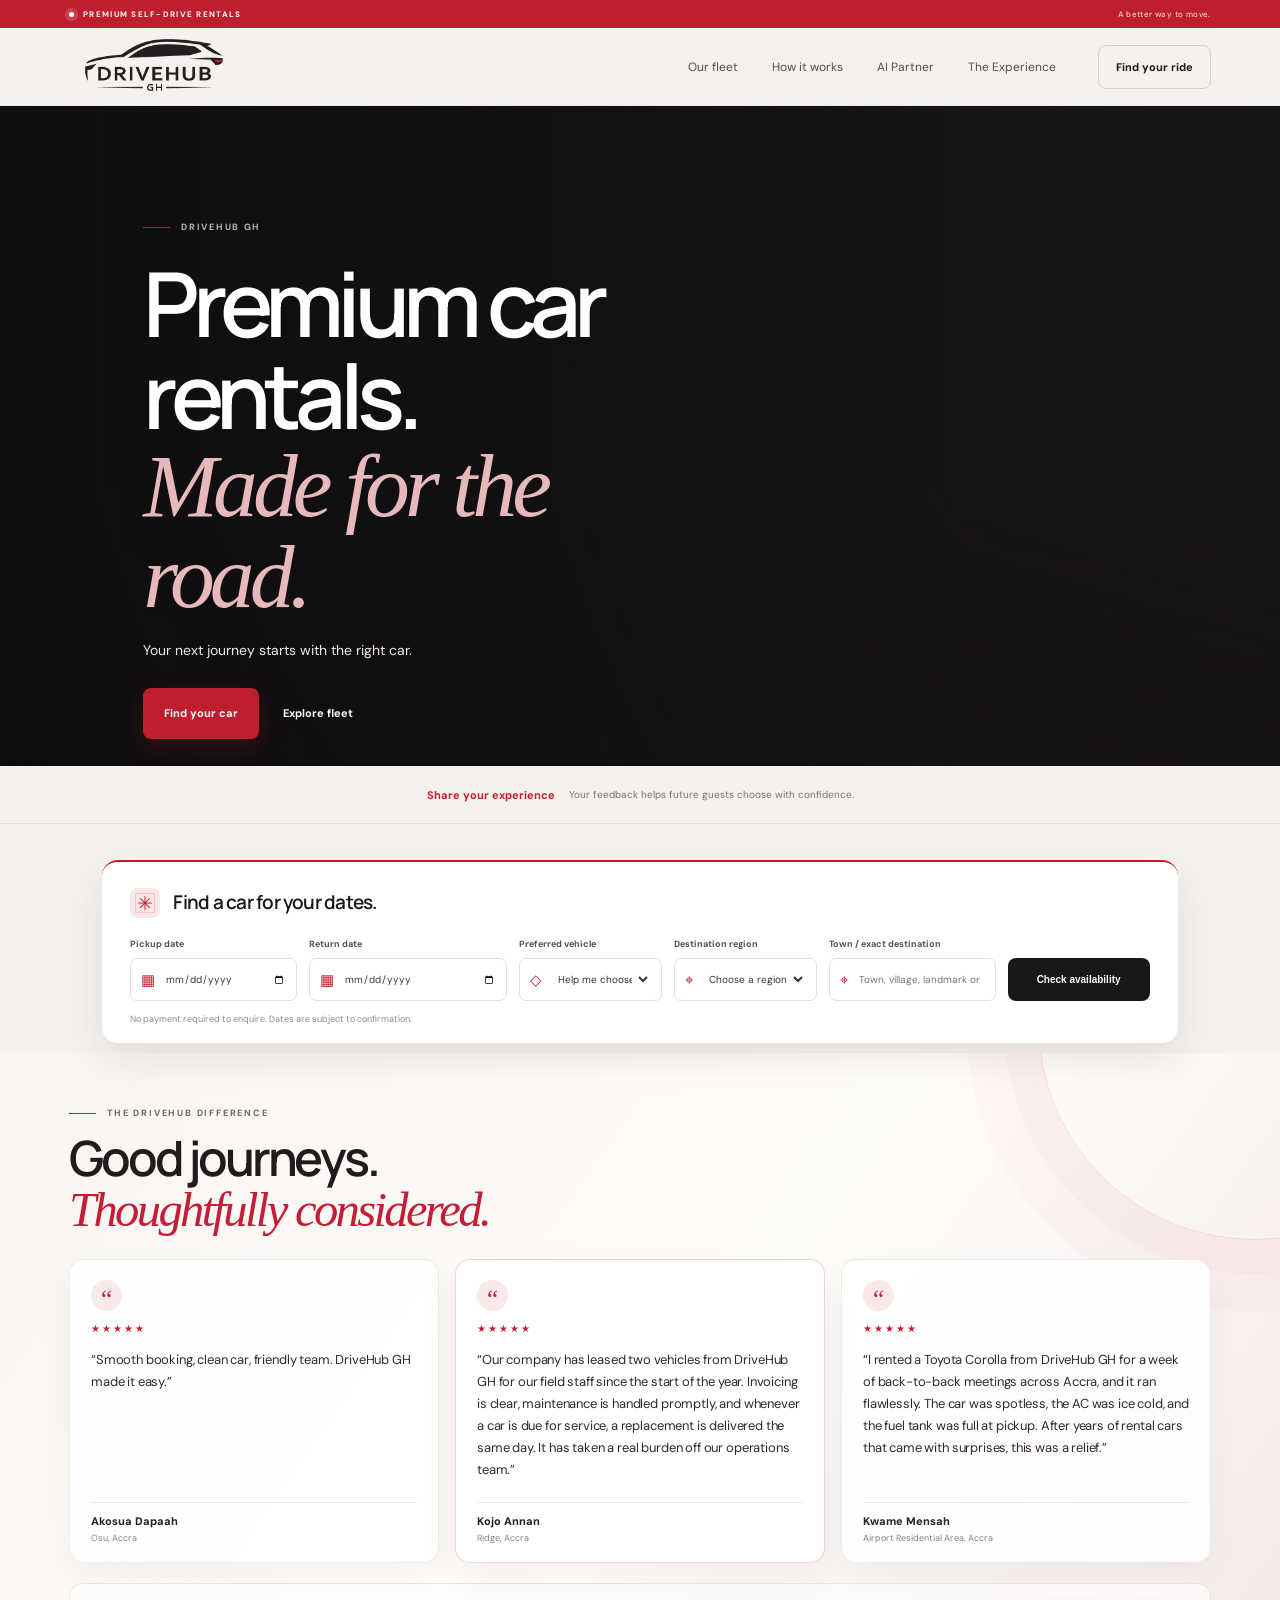
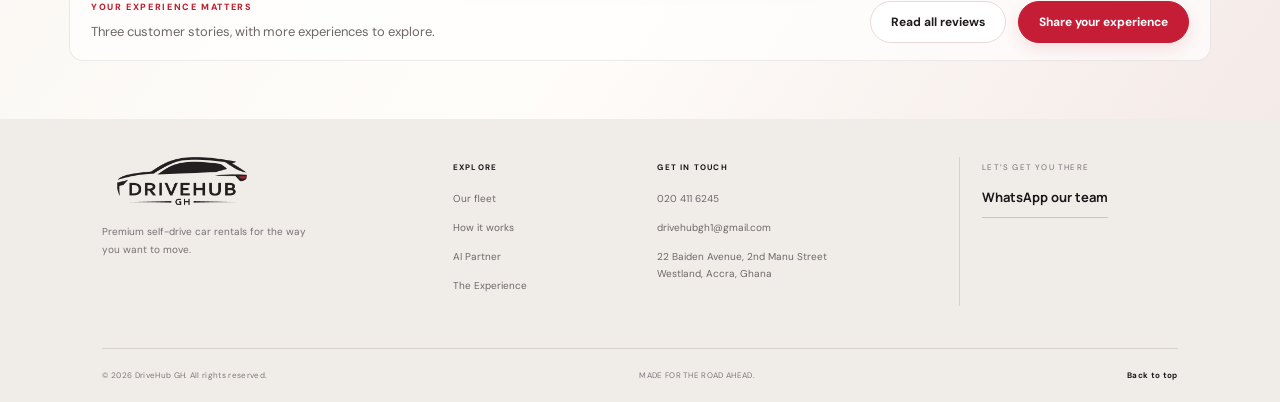
==== commit b2fee401: "Add files via upload" ====
--- a/index.html
+++ b/index.html
@@ -7,9 +7,9 @@
     <h1>Premium car rentals.<br><em>Made for the road.</em></h1>
     <p>Your next journey starts with the right car.</p>
     <div class="hero-actions"><a class="button button-red" href="#book">Find your car </a><a class="text-link light-link" href="fleet.html">Explore fleet </a></div>
-    <div class="testimonial-actions"><a class="testimonial-review-link" href="leave-a-review.html">Share your experience </a><span>Your feedback helps future guests choose with confidence.</span></div>
+    
   </div>
-</section><section class="booking-wrap" id="book">
+</section><section class="home-review-invite" aria-label="Customer feedback"><a class="testimonial-review-link" href="leave-a-review.html">Share your experience</a><span>Your feedback helps future guests choose with confidence.</span></section><section class="booking-wrap" id="book">
   <form class="booking-panel" id="bookingForm">
     <div class="booking-heading"><span class="booking-icon">✳</span><div><h2>Find a car for your dates.</h2><p>Tell us where you plan to drive, then choose your rental dates and preferred car.</p></div></div>
     <div class="booking-fields">
--- a/styles.css
+++ b/styles.css
@@ -1133,3 +1133,46 @@
   background-size:12px 12px;
 }
 .concierge-page .trip-field select::-ms-expand{display:none}
+
+
+/* Regression repair: show the complete selected vehicle in the journey summary. */
+.ride-page .summary-car-art img {
+  width: 100%;
+  height: 100%;
+  object-fit: contain !important;
+  object-position: center center !important;
+  padding: 8px 14px !important;
+  box-sizing: border-box;
+  transform: none !important;
+}
+.ride-page .summary-car-art:hover img { transform: none !important; }
+
+/* Keep the review invitation outside the fixed-height homepage hero. */
+.home-review-invite {
+  display: flex;
+  align-items: center;
+  justify-content: center;
+  flex-wrap: wrap;
+  gap: 9px 14px;
+  min-height: 58px;
+  padding: 13px 6%;
+  background: #f5f2ed;
+  border-bottom: 1px solid #e8e1db;
+  text-align: center;
+}
+.home-review-invite .testimonial-review-link {
+  color: #be1e2d;
+  font-size: 11px;
+  font-weight: 700;
+  text-decoration: none;
+}
+.home-review-invite .testimonial-review-link:hover { text-decoration: underline; }
+.home-review-invite span {
+  color: #777176;
+  font-size: 10px;
+  line-height: 1.5;
+}
+@media (max-width: 600px) {
+  .home-review-invite { gap: 5px; padding: 12px 6%; }
+  .home-review-invite span { flex-basis: 100%; }
+}
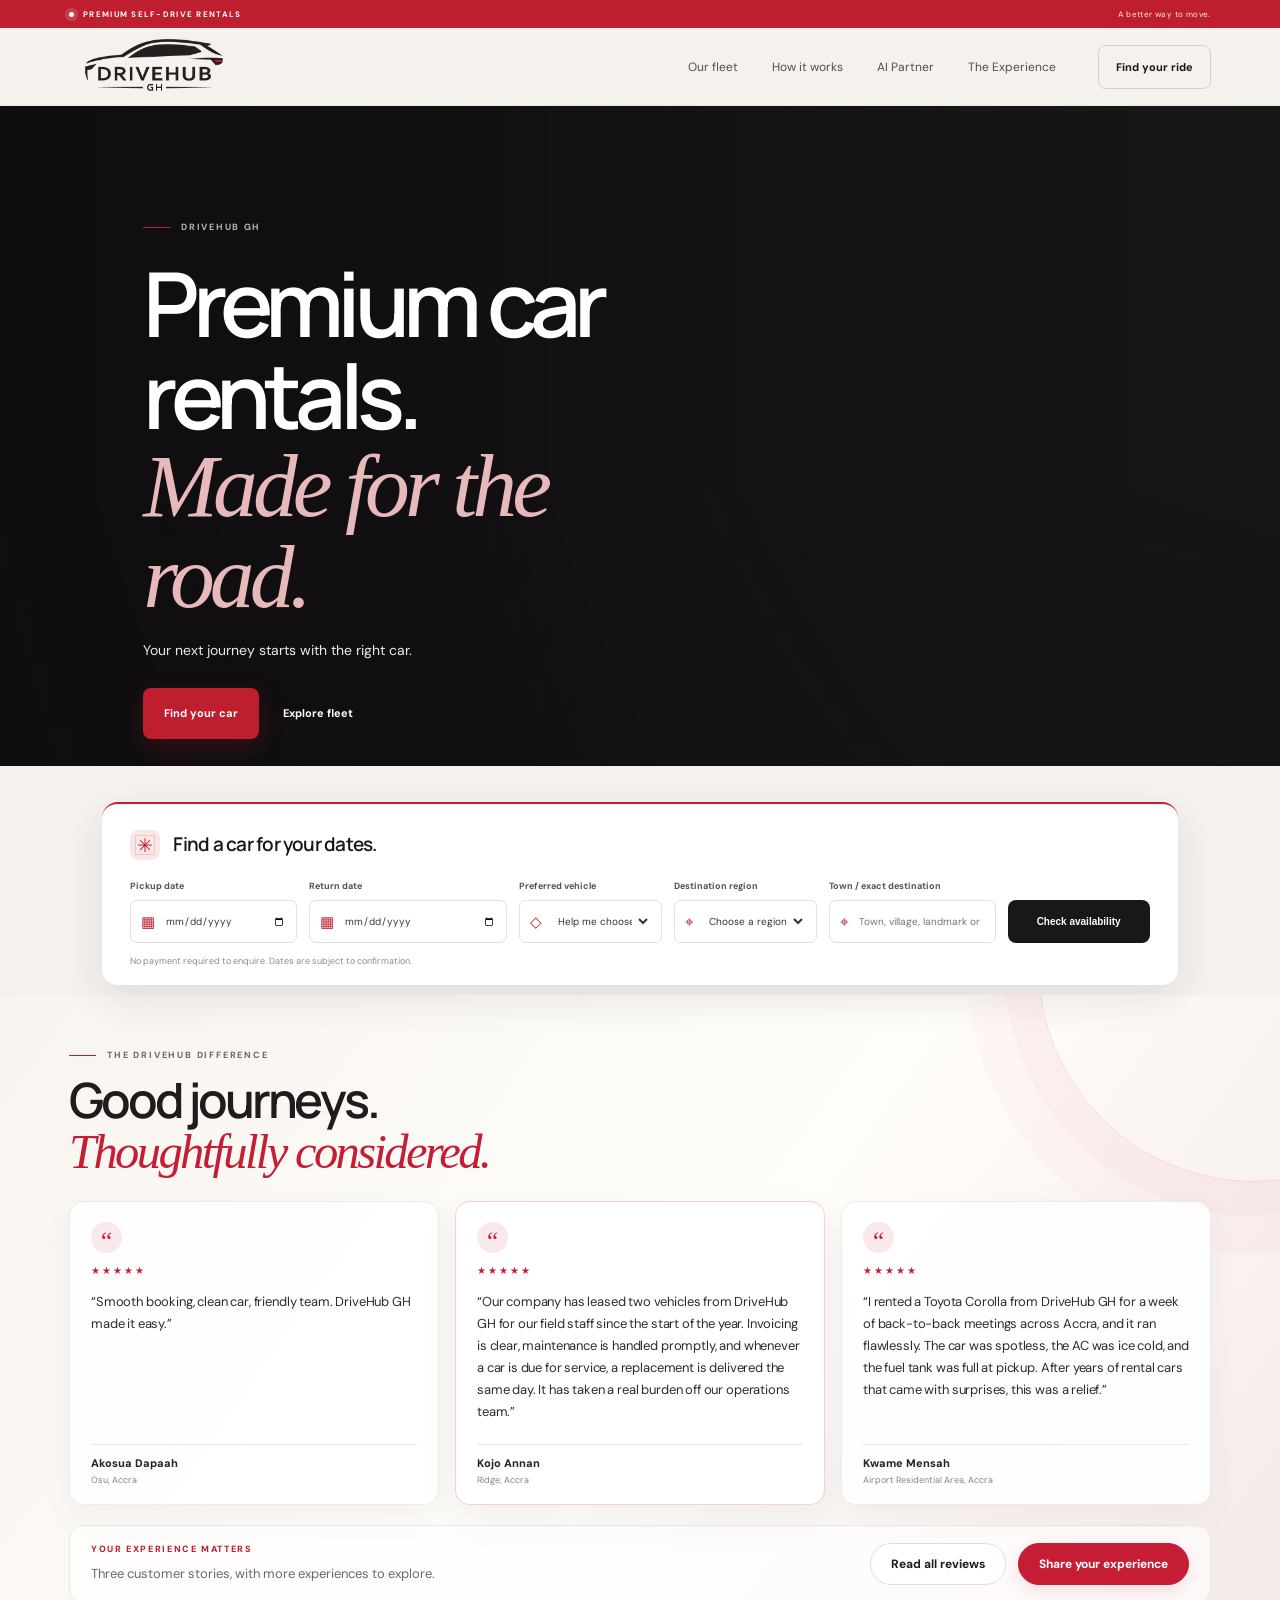
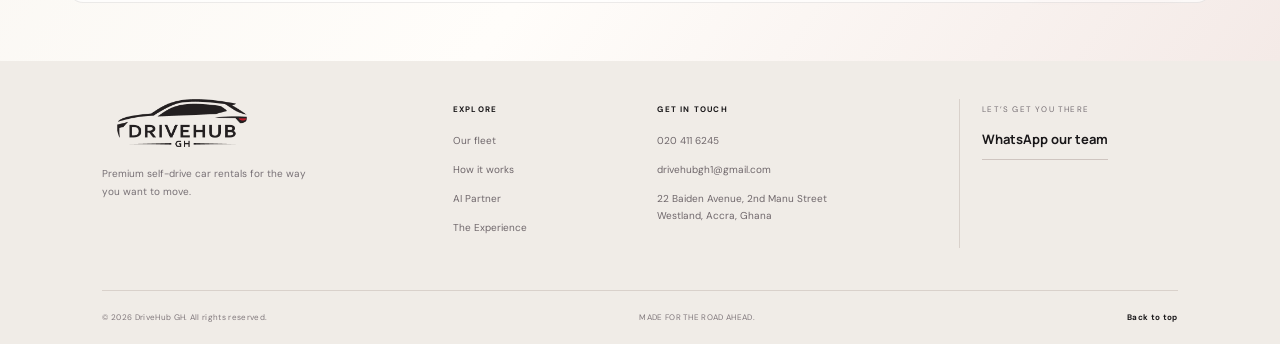
==== commit 73b31a50: "Add files via upload" ====
--- a/index.html
+++ b/index.html
@@ -7,9 +7,8 @@
     <h1>Premium car rentals.<br><em>Made for the road.</em></h1>
     <p>Your next journey starts with the right car.</p>
     <div class="hero-actions"><a class="button button-red" href="#book">Find your car </a><a class="text-link light-link" href="fleet.html">Explore fleet </a></div>
-    
   </div>
-</section><section class="home-review-invite" aria-label="Customer feedback"><a class="testimonial-review-link" href="leave-a-review.html">Share your experience</a><span>Your feedback helps future guests choose with confidence.</span></section><section class="booking-wrap" id="book">
+</section><section class="booking-wrap" id="book">
   <form class="booking-panel" id="bookingForm">
     <div class="booking-heading"><span class="booking-icon">✳</span><div><h2>Find a car for your dates.</h2><p>Tell us where you plan to drive, then choose your rental dates and preferred car.</p></div></div>
     <div class="booking-fields">
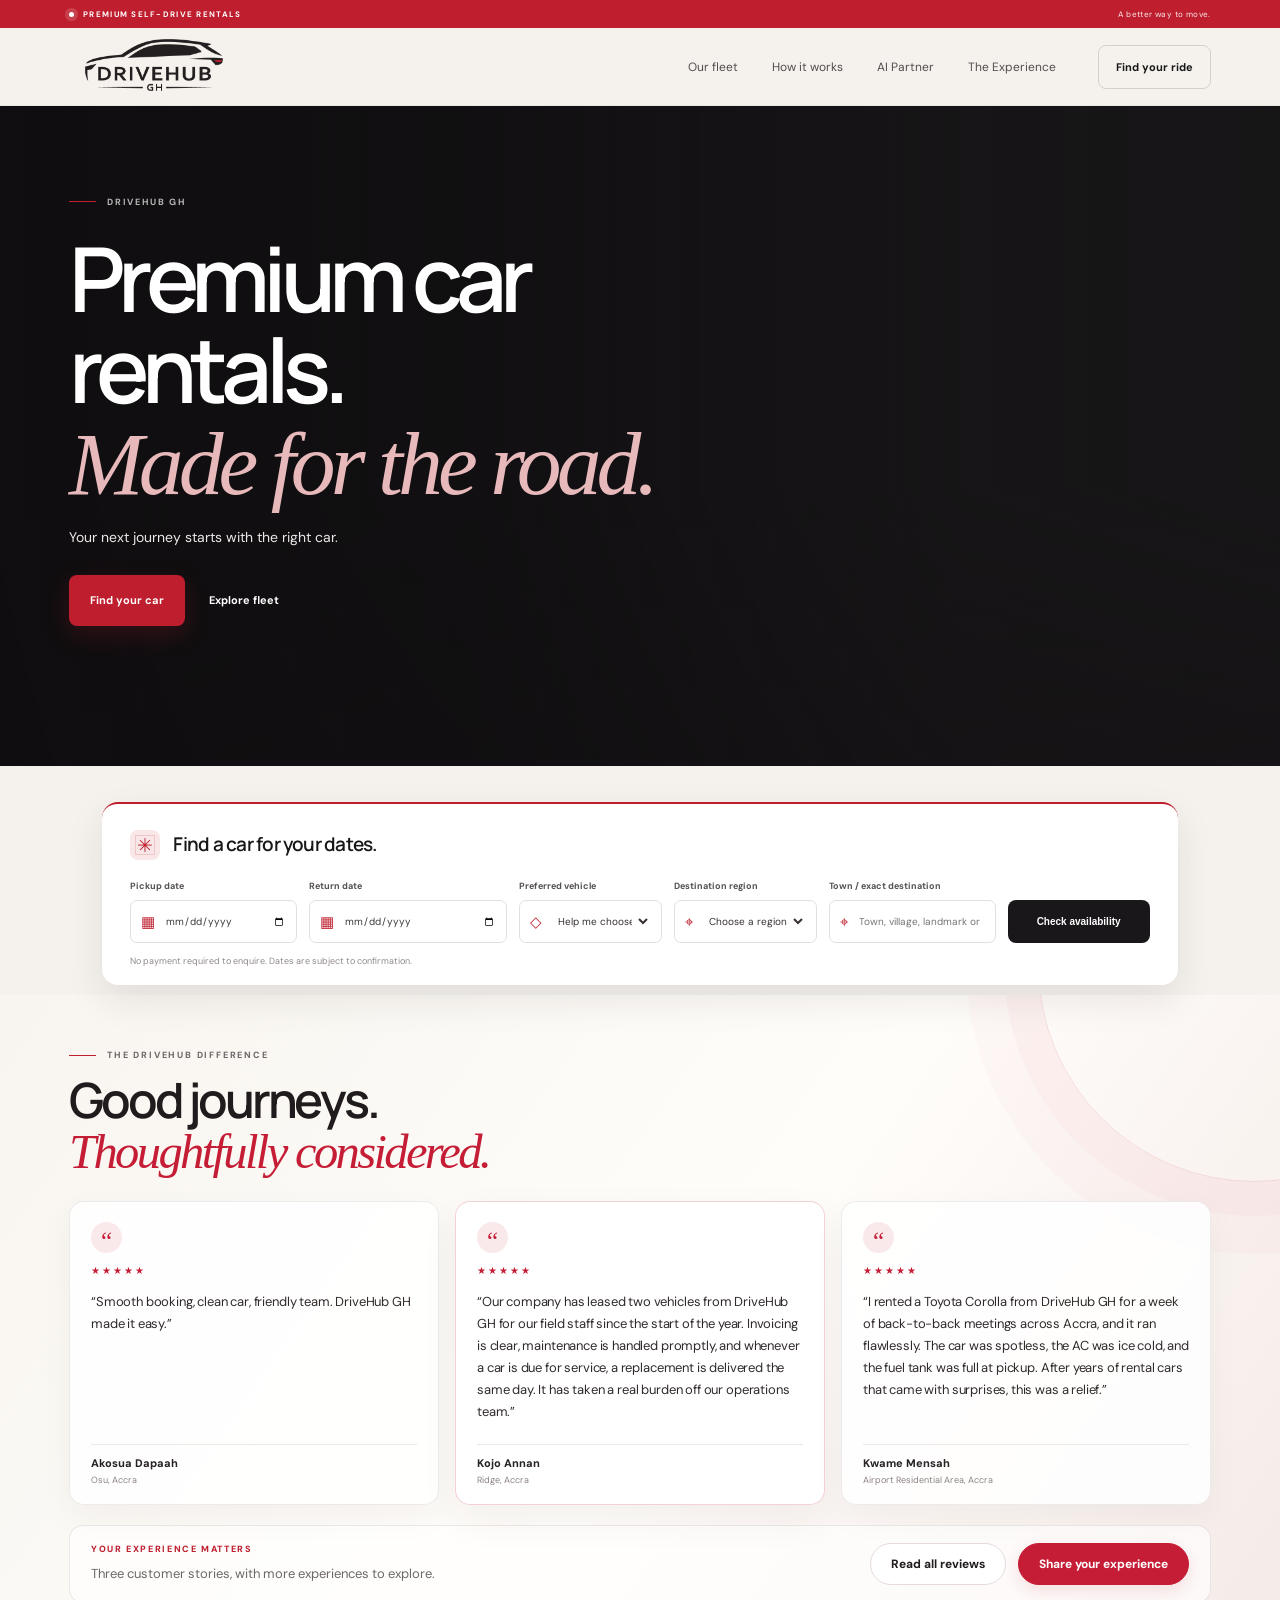
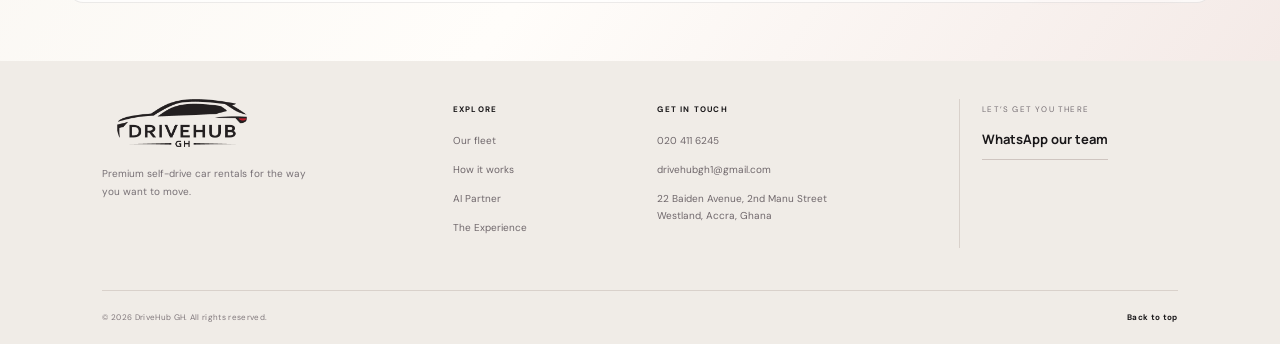
==== commit ce186278: "Add files via upload" ====
--- a/index.html
+++ b/index.html
@@ -66,4 +66,4 @@
     }).catch(()=>{});
 })();
 </script>
-</main><footer class="footer"><div class="footer-main"><div class="footer-brand"><a href="index.html"><img src="assets/drivehub-logo.png" alt="DriveHub GH"></a><p>Premium self-drive car rentals for the way you want to move.</p></div><div class="footer-column"><h4>EXPLORE</h4><a href="fleet.html">Our fleet</a><a href="how-it-works.html">How it works</a><a href="faqs.html">AI Partner</a><a href="experience.html">The Experience</a></div><div class="footer-column"><h4>GET IN TOUCH</h4><a href="tel:0204116245">020 411 6245</a><a href="mailto:drivehubgh1@gmail.com">drivehubgh1@gmail.com</a><span>22 Baiden Avenue, 2nd Manu Street<br>Westland, Accra, Ghana</span></div><div class="footer-contact"><span>LET’S GET YOU THERE</span><a href="https://wa.me/233204116245" target="_blank" rel="noopener">WhatsApp our team </a></div></div><div class="footer-bottom"><span>© <span id="year"></span> DriveHub GH. All rights reserved.</span><span>MADE FOR THE ROAD AHEAD.</span><a href="#top">Back to top </a></div></footer><div class="toast" id="toast" role="status" aria-live="polite"></div><script src="script.js"></script></body></html>+</main><footer class="footer"><div class="footer-main"><div class="footer-brand"><a href="index.html"><img src="assets/drivehub-logo.png" alt="DriveHub GH"></a><p>Premium self-drive car rentals for the way you want to move.</p></div><div class="footer-column"><h4>EXPLORE</h4><a href="fleet.html">Our fleet</a><a href="how-it-works.html">How it works</a><a href="faqs.html">AI Partner</a><a href="experience.html">The Experience</a></div><div class="footer-column"><h4>GET IN TOUCH</h4><a href="tel:0204116245">020 411 6245</a><a href="mailto:drivehubgh1@gmail.com">drivehubgh1@gmail.com</a><span>22 Baiden Avenue, 2nd Manu Street<br>Westland, Accra, Ghana</span></div><div class="footer-contact"><span>LET’S GET YOU THERE</span><a href="https://wa.me/233204116245" target="_blank" rel="noopener">WhatsApp our team </a></div></div><div class="footer-bottom"><span>© <span id="year"></span> DriveHub GH. All rights reserved.</span><a href="#top">Back to top </a></div></footer><div class="toast" id="toast" role="status" aria-live="polite"></div><script src="script.js"></script></body></html>
--- a/styles.css
+++ b/styles.css
@@ -1135,44 +1135,31 @@
 .concierge-page .trip-field select::-ms-expand{display:none}
 
 
-/* Regression repair: show the complete selected vehicle in the journey summary. */
-.ride-page .summary-car-art img {
+/* Homepage hero: align content with the site grid and lift it slightly from the lower edge. */
+@media (min-width: 721px) {
+  .home-page .hero.home-hero .hero-content {
+    padding-left: 5.4% !important;
+    padding-top: clamp(68px, 7vw, 100px) !important;
+  }
+}
+
+
+/* Show the full vehicle artwork in the order-slip image area for every fleet choice. */
+.ride-page .summary-car-art.summary-car-art--natural-frame {
+  height: auto !important;
+  aspect-ratio: auto;
+  overflow: hidden;
+}
+.ride-page .summary-car-art.summary-car-art--natural-frame img {
+  display: block;
   width: 100%;
   height: 100%;
-  object-fit: contain !important;
+  object-fit: fill !important;
   object-position: center center !important;
-  padding: 8px 14px !important;
-  box-sizing: border-box;
+  padding: 0 !important;
+  margin: 0;
   transform: none !important;
 }
-.ride-page .summary-car-art:hover img { transform: none !important; }
-
-/* Keep the review invitation outside the fixed-height homepage hero. */
-.home-review-invite {
-  display: flex;
-  align-items: center;
-  justify-content: center;
-  flex-wrap: wrap;
-  gap: 9px 14px;
-  min-height: 58px;
-  padding: 13px 6%;
-  background: #f5f2ed;
-  border-bottom: 1px solid #e8e1db;
-  text-align: center;
-}
-.home-review-invite .testimonial-review-link {
-  color: #be1e2d;
-  font-size: 11px;
-  font-weight: 700;
-  text-decoration: none;
-}
-.home-review-invite .testimonial-review-link:hover { text-decoration: underline; }
-.home-review-invite span {
-  color: #777176;
-  font-size: 10px;
-  line-height: 1.5;
-}
-@media (max-width: 600px) {
-  .home-review-invite { gap: 5px; padding: 12px 6%; }
-  .home-review-invite span { flex-basis: 100%; }
-}
+.ride-page .summary-car-art.summary-car-art--natural-frame:hover img {
+  transform: none !important;
+}
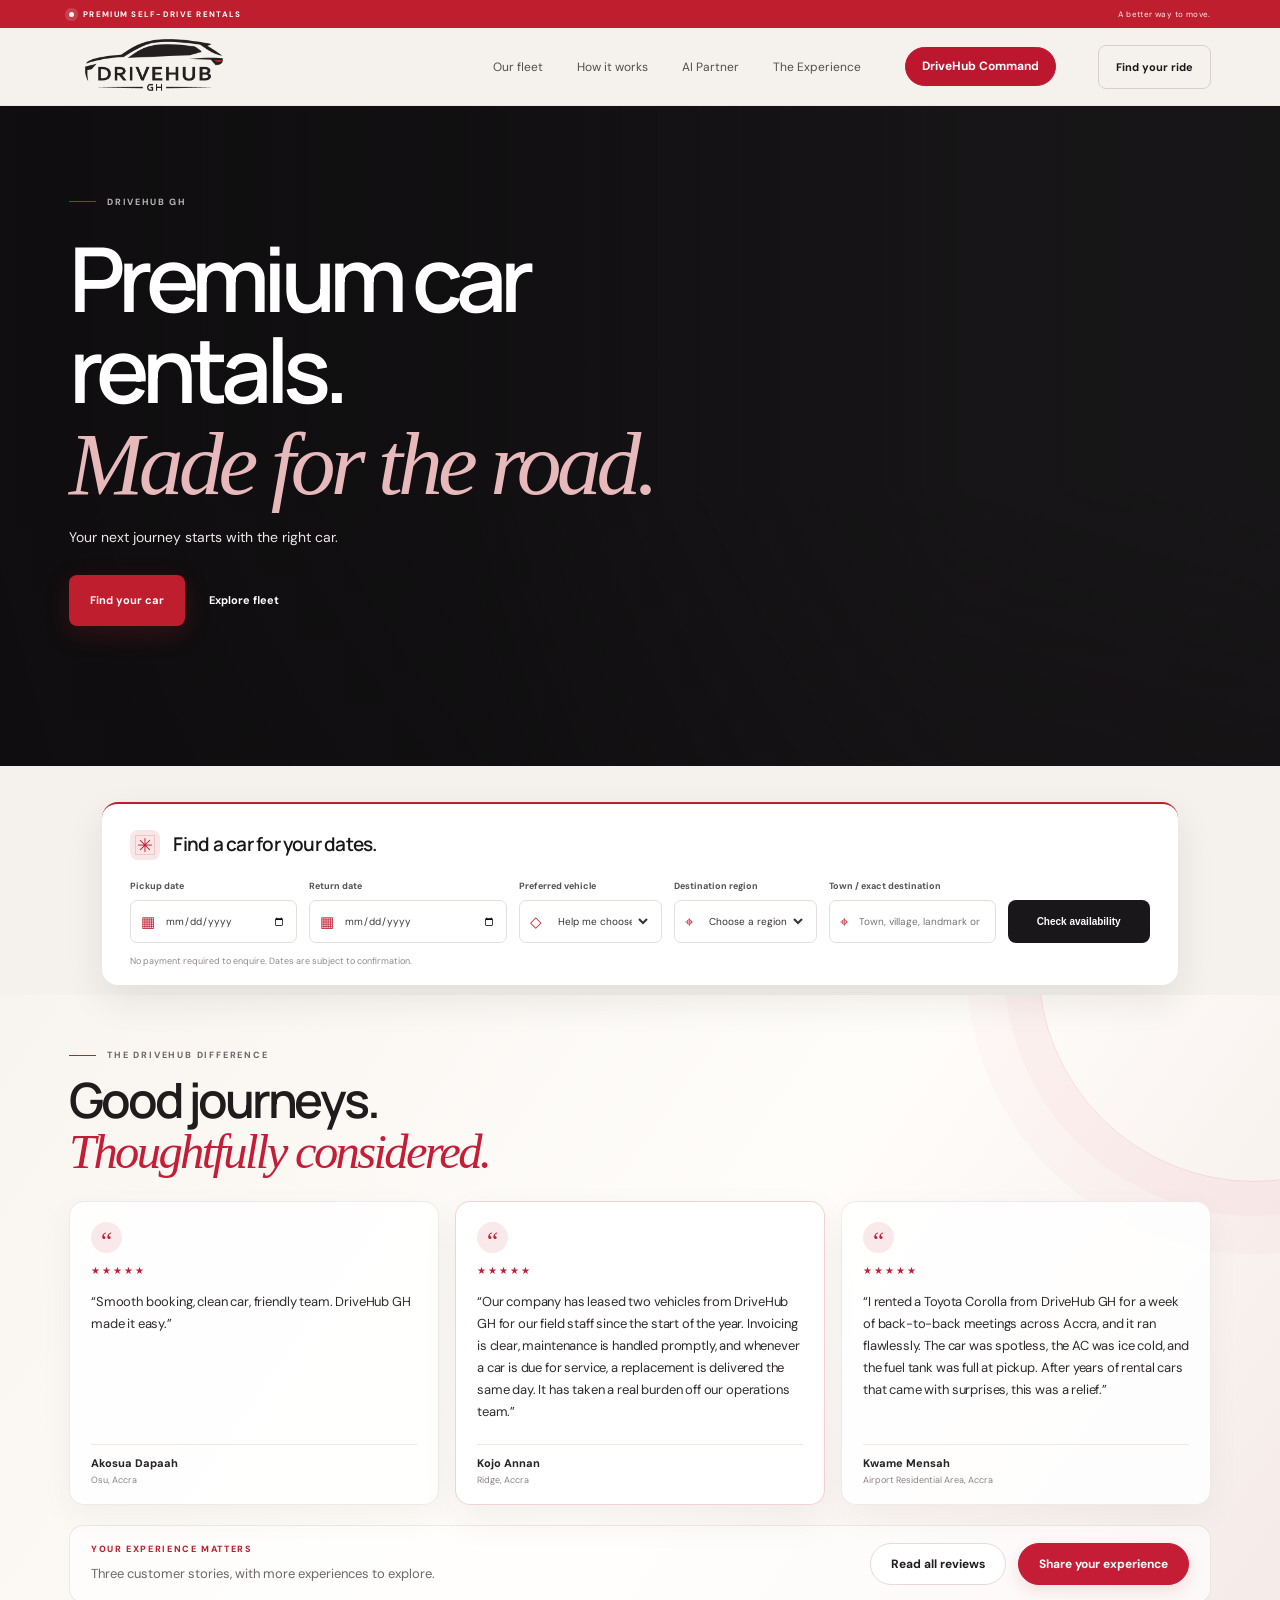
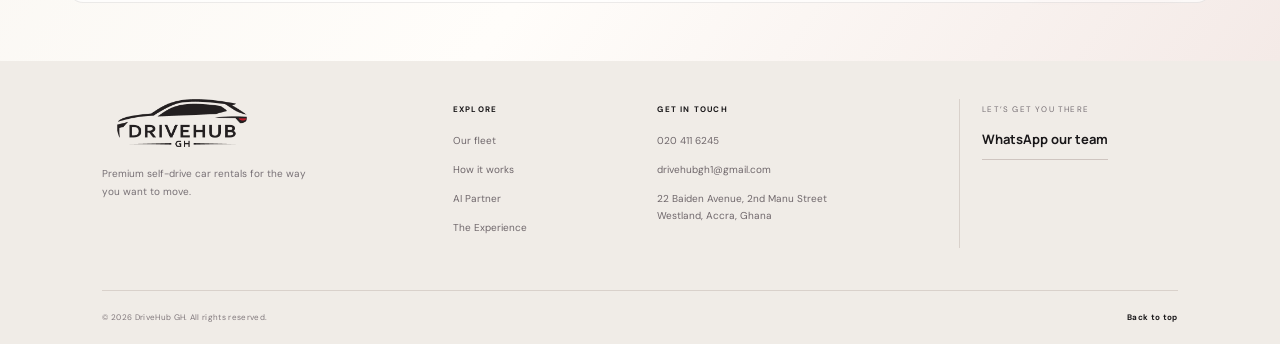
==== commit 76cdd680: "Add files via upload" ====
--- a/index.html
+++ b/index.html
@@ -1,6 +1,6 @@
 <!doctype html><html lang="en"><head><meta charset="utf-8"><meta name="viewport" content="width=device-width, initial-scale=1"><meta name="theme-color" content="#191719"><link rel="preconnect" href="https://fonts.googleapis.com"><link rel="preconnect" href="https://fonts.gstatic.com" crossorigin><link href="https://fonts.googleapis.com/css2?family=DM+Sans:wght@400;500;600;700&family=Manrope:wght@400;500;600;700;800&display=swap" rel="stylesheet"><link rel="stylesheet" href="styles.css"><link rel="stylesheet" href="testimonials.css">
   <link rel="stylesheet" href="review-experience.css"><meta name="description" content="DriveHub GH offers premium self-drive car rentals in Accra, Ghana. Choose your vehicle, request availability and plan your next journey."><title>Premium Self-Drive Car Rentals in Accra | DriveHub GH</title>  <link rel="stylesheet" href="command-button.css">
-</head><body class="home-page"><div class="announcement"><span class="pulse"></span> PREMIUM SELF-DRIVE RENTALS <span class="announcement-right">A better way to move.</span></div><header class="header" id="top"><a class="brand" href="index.html" aria-label="DriveHub GH home"><img src="assets/drivehub-logo.png" alt="DriveHub GH"></a><button class="menu-toggle" aria-label="Open menu" aria-expanded="false"><span></span><span></span></button><nav class="nav"><a href="fleet.html">Our fleet</a><a href="how-it-works.html">How it works</a><a href="faqs.html">AI Partner</a><a href="experience.html">The Experience</a></nav><a class="header-cta" href="find-your-ride.html">Find your ride </a></header><main><section class="hero home-hero">
+</head><body class="home-page"><div class="announcement"><span class="pulse"></span> PREMIUM SELF-DRIVE RENTALS <span class="announcement-right">A better way to move.</span></div><header class="header" id="top"><a class="brand" href="index.html" aria-label="DriveHub GH home"><img src="assets/drivehub-logo.png" alt="DriveHub GH"></a><button class="menu-toggle" aria-label="Open menu" aria-expanded="false"><span></span><span></span></button><nav class="nav"><a href="fleet.html">Our fleet</a><a href="how-it-works.html">How it works</a><a href="faqs.html">AI Partner</a><a href="experience.html">The Experience</a><a class="header-command-cta" href="/command/" target="_blank" rel="noopener noreferrer">DriveHub Command</a></nav><a class="header-cta" href="find-your-ride.html">Find your ride </a></header><main><section class="hero home-hero">
   <div class="hero-image"></div><div class="hero-shade"></div>
   <div class="hero-content">
     <div class="eyebrow light"><span class="eyebrow-line"></span> DRIVEHUB GH</div>
